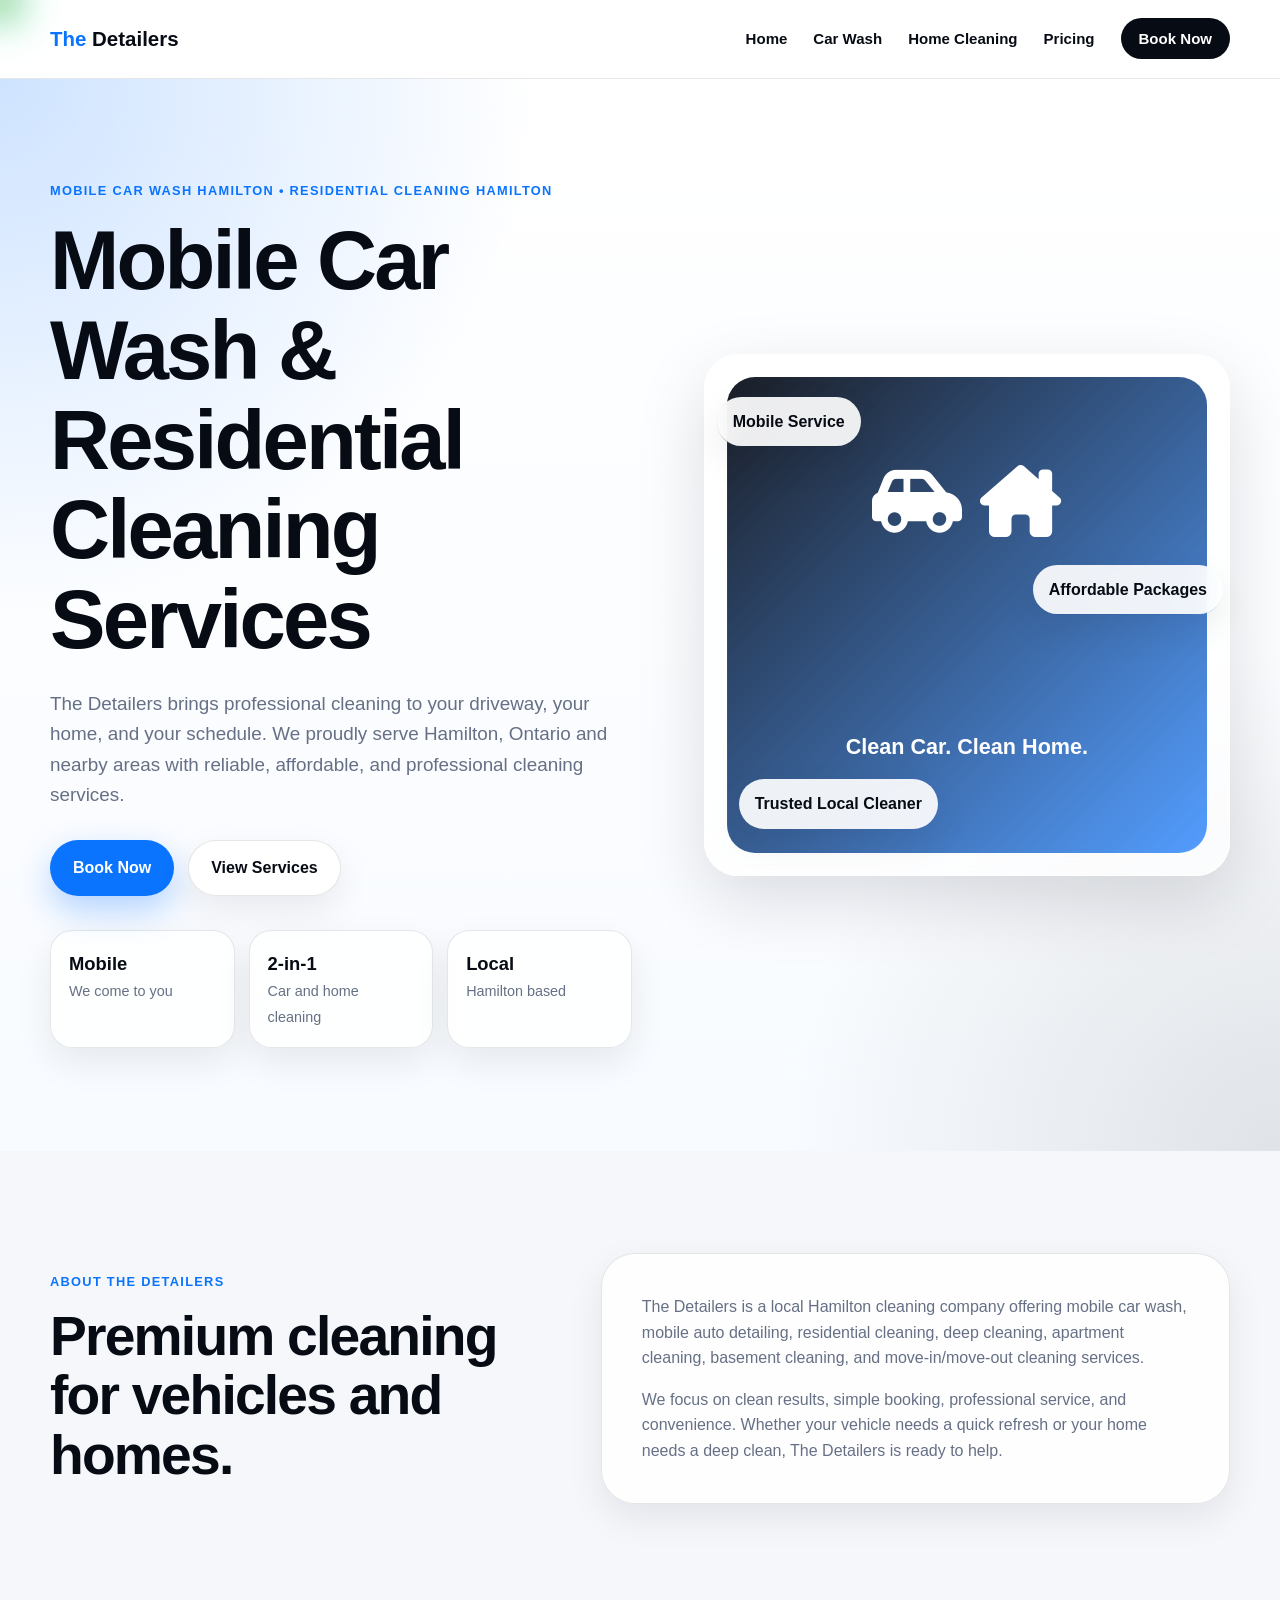
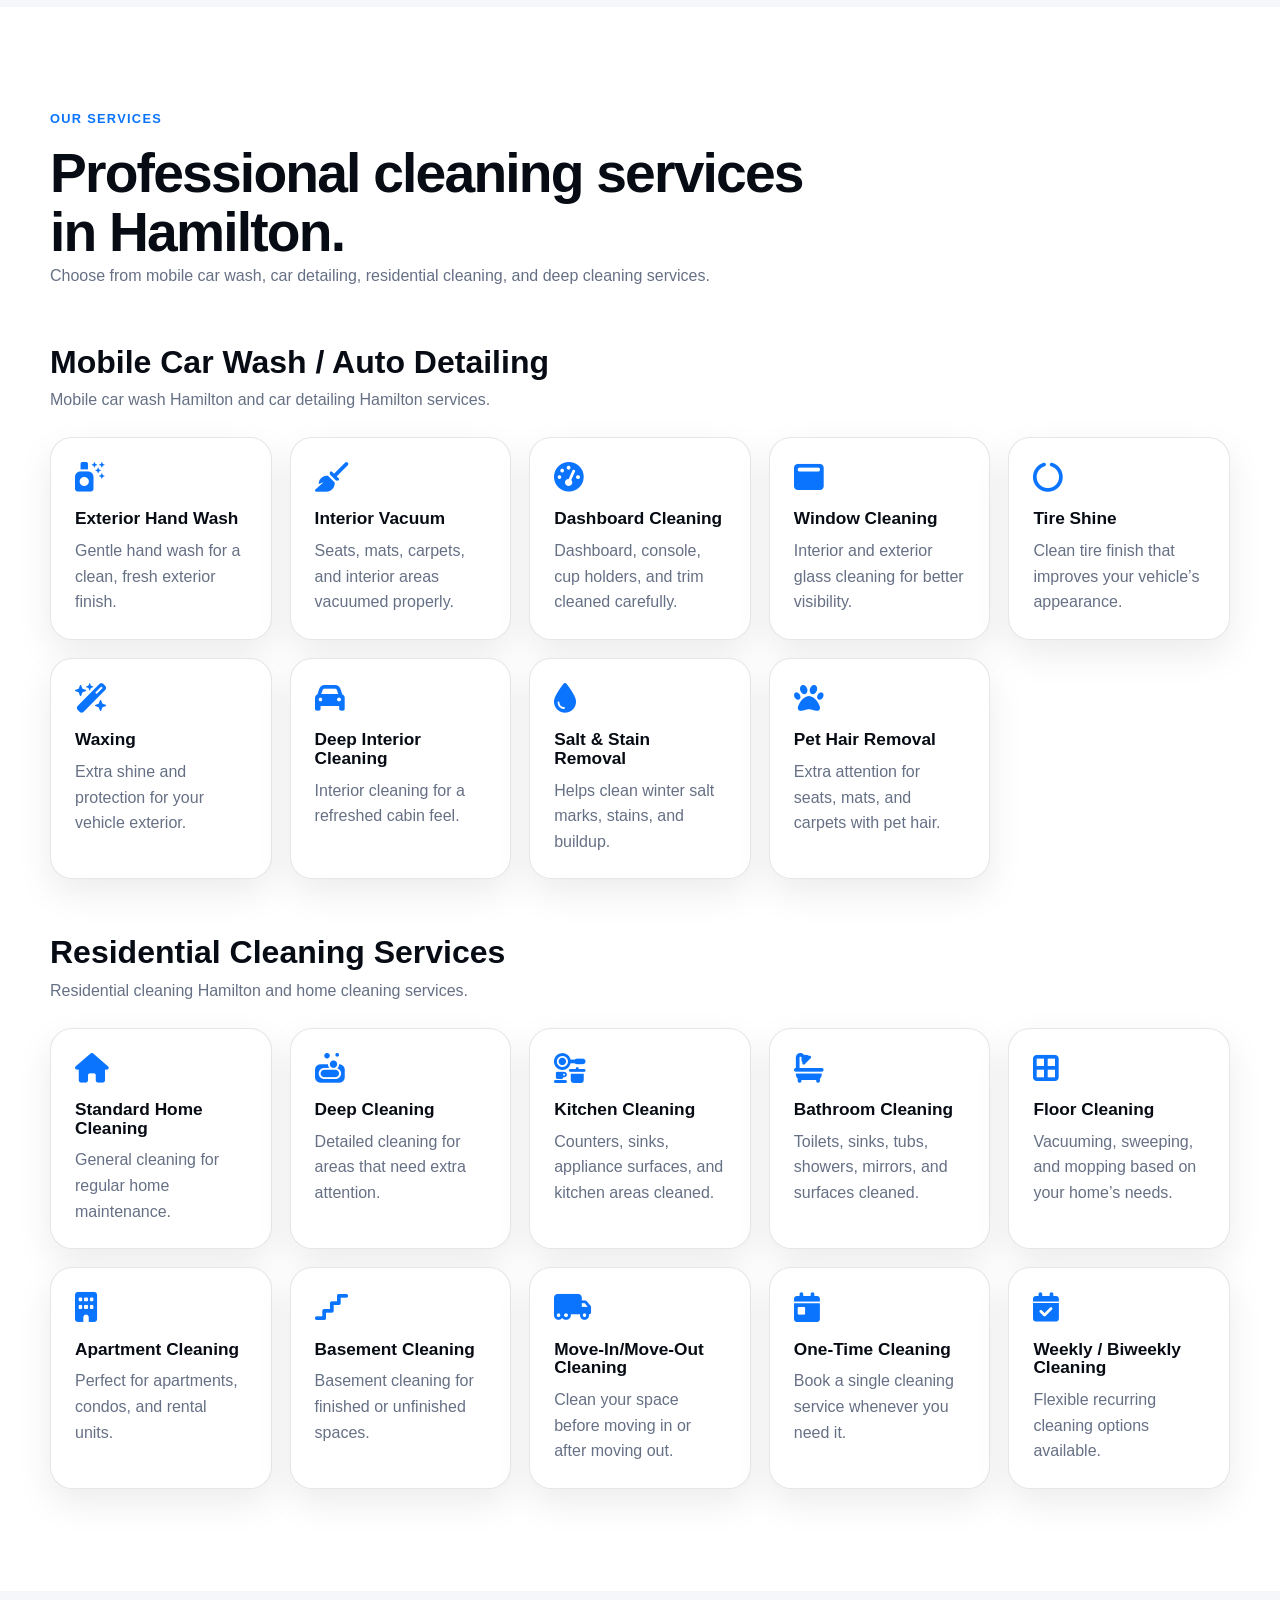
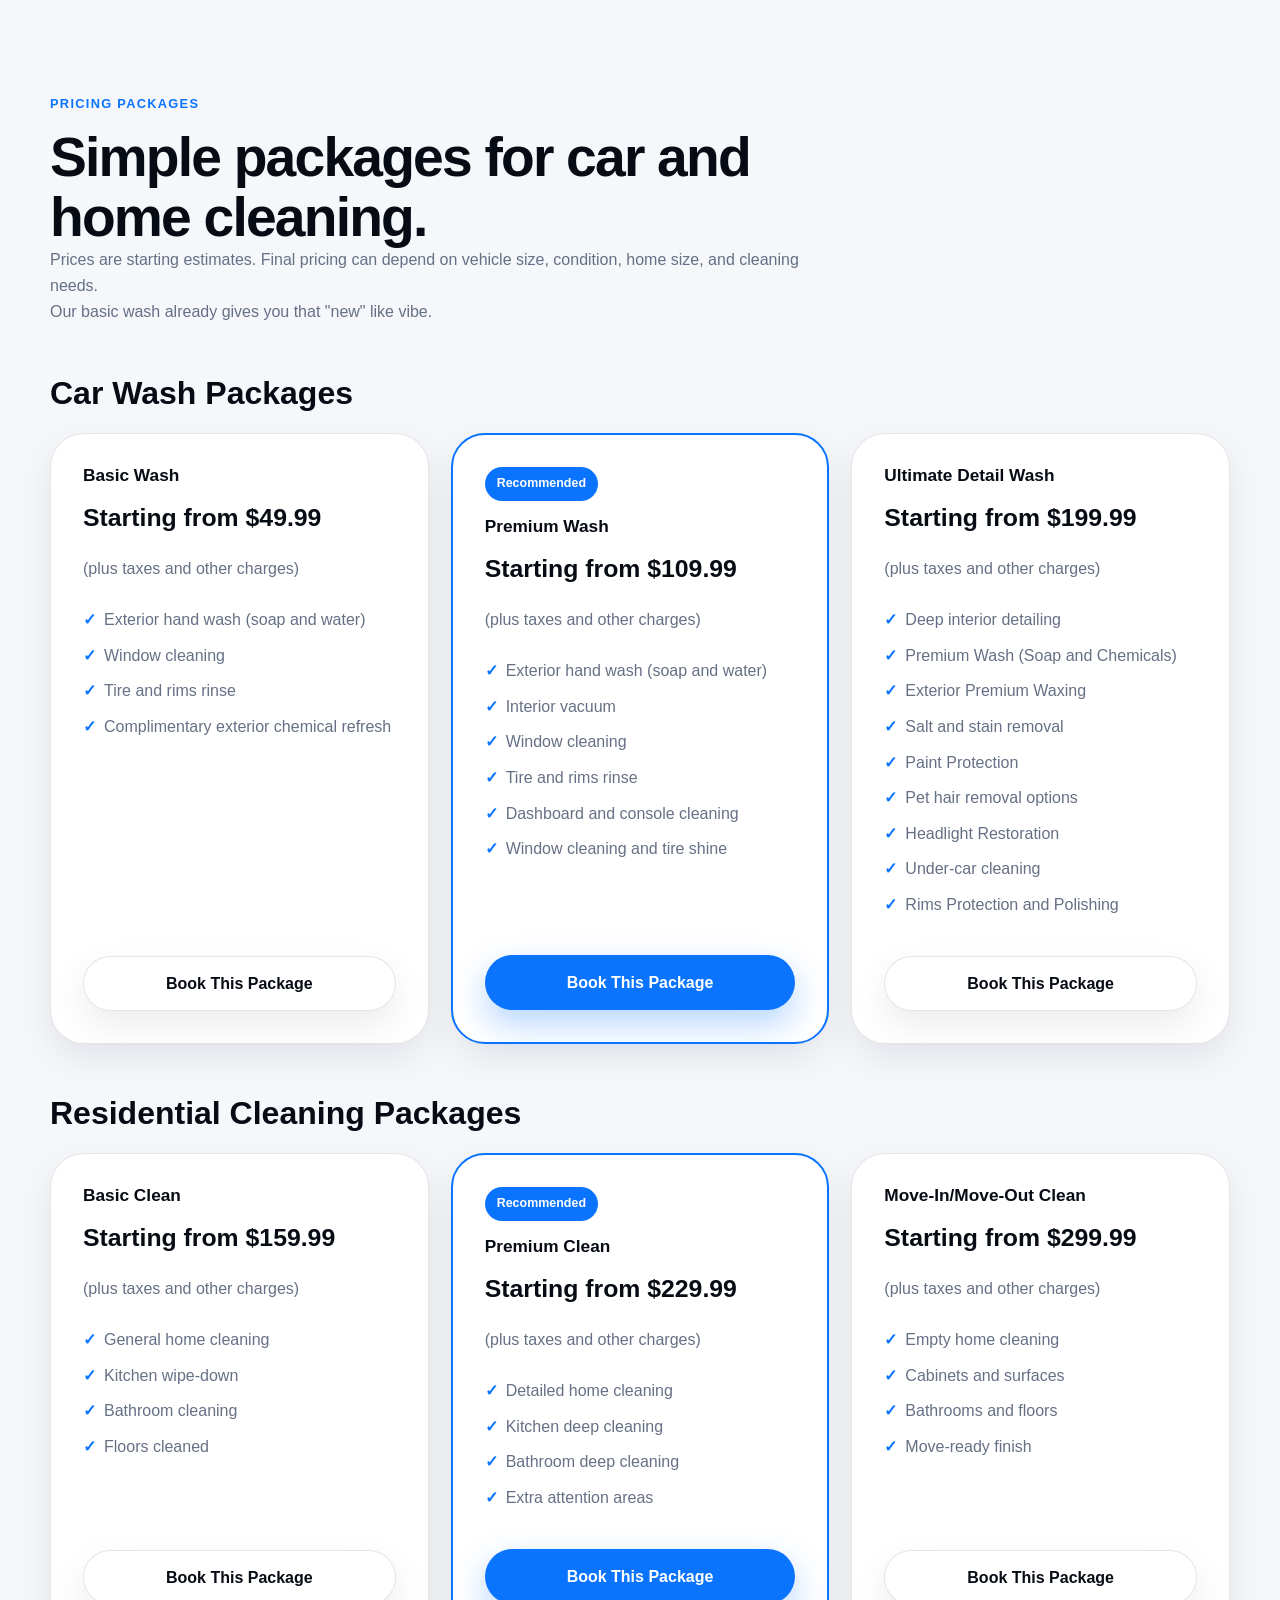
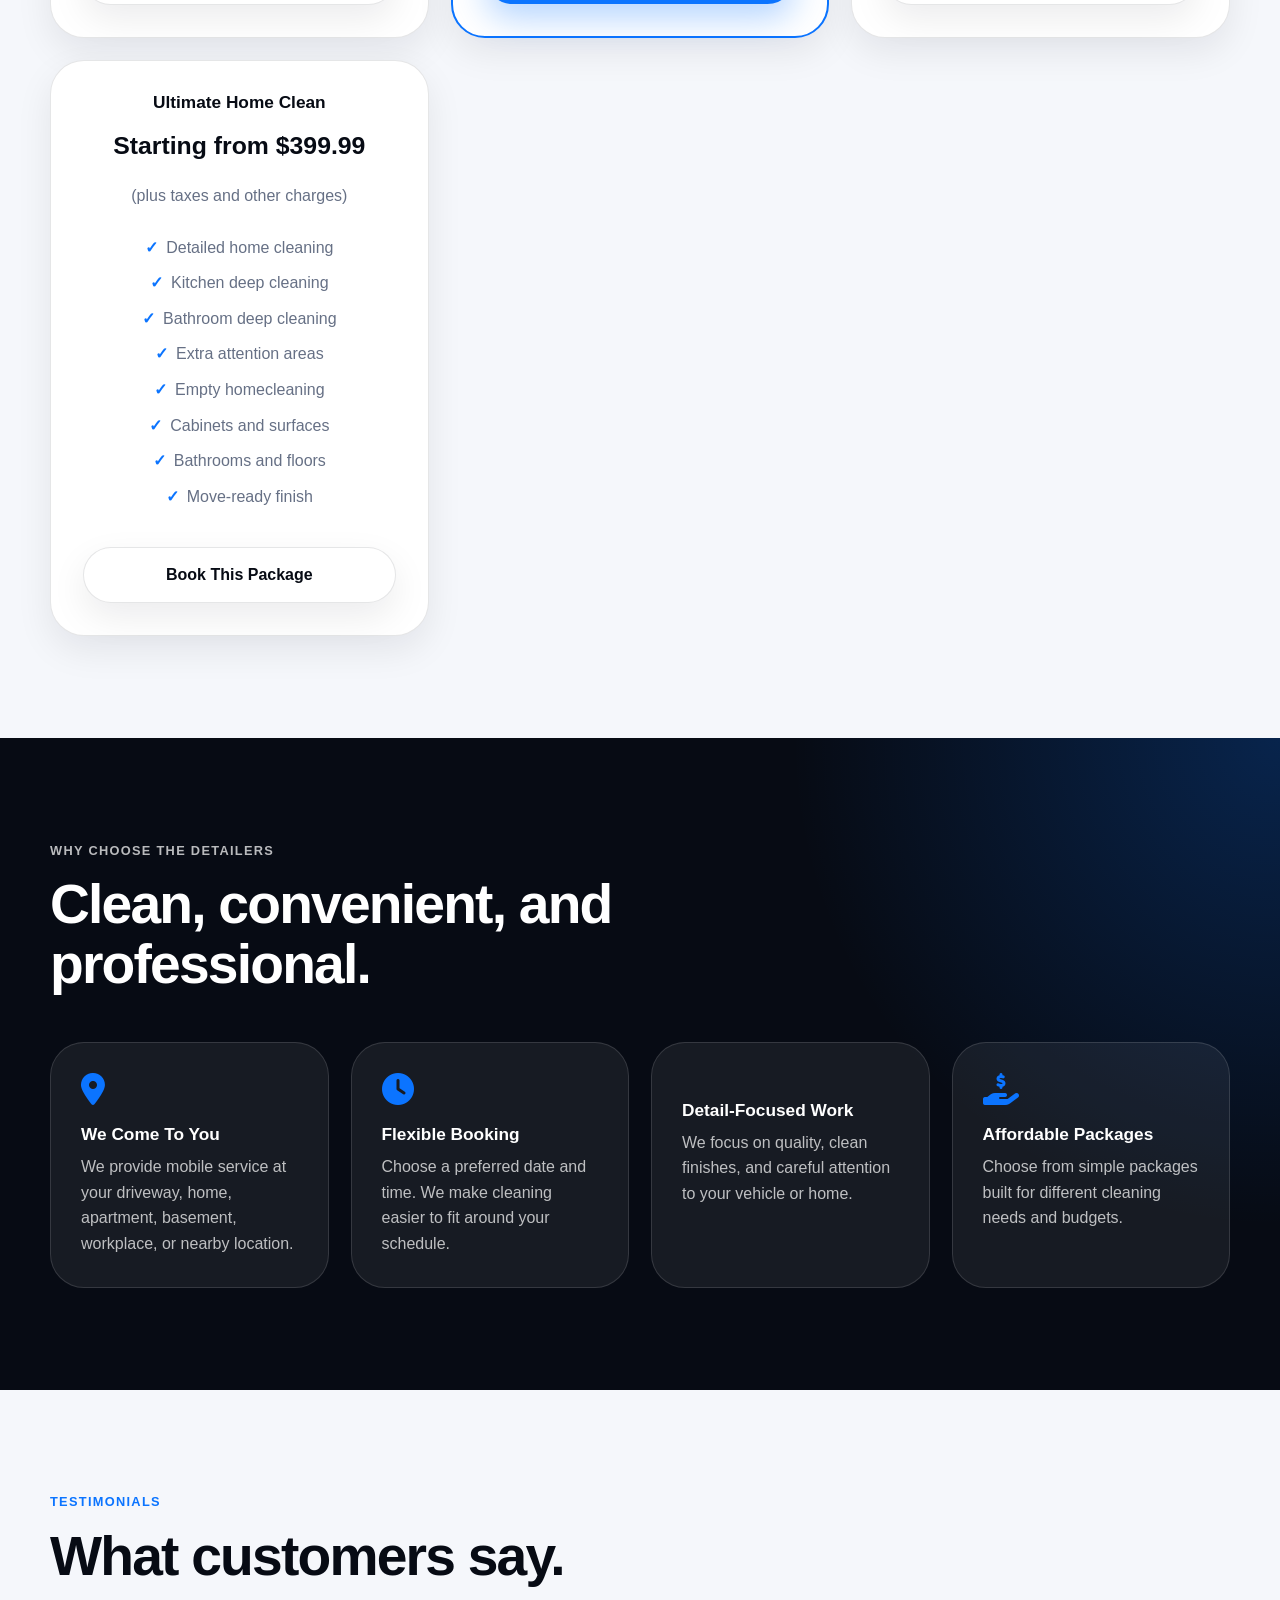
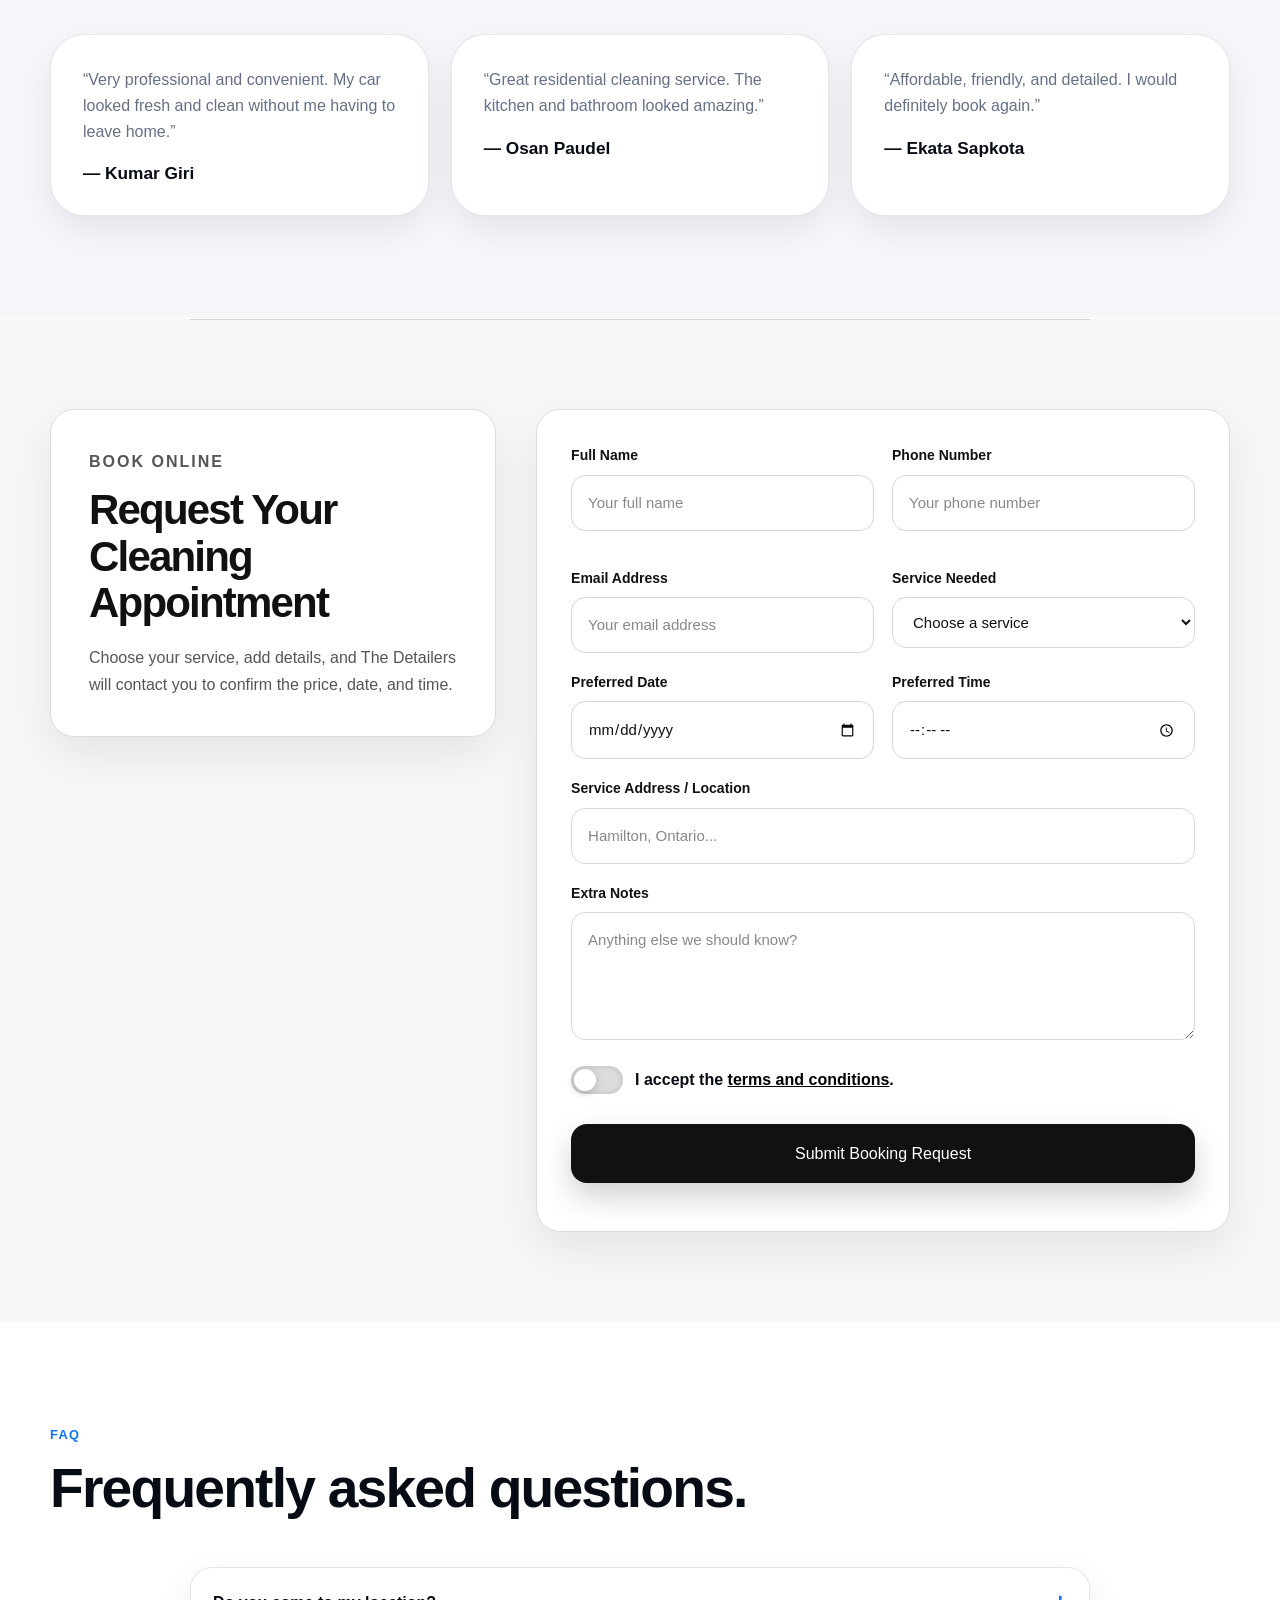
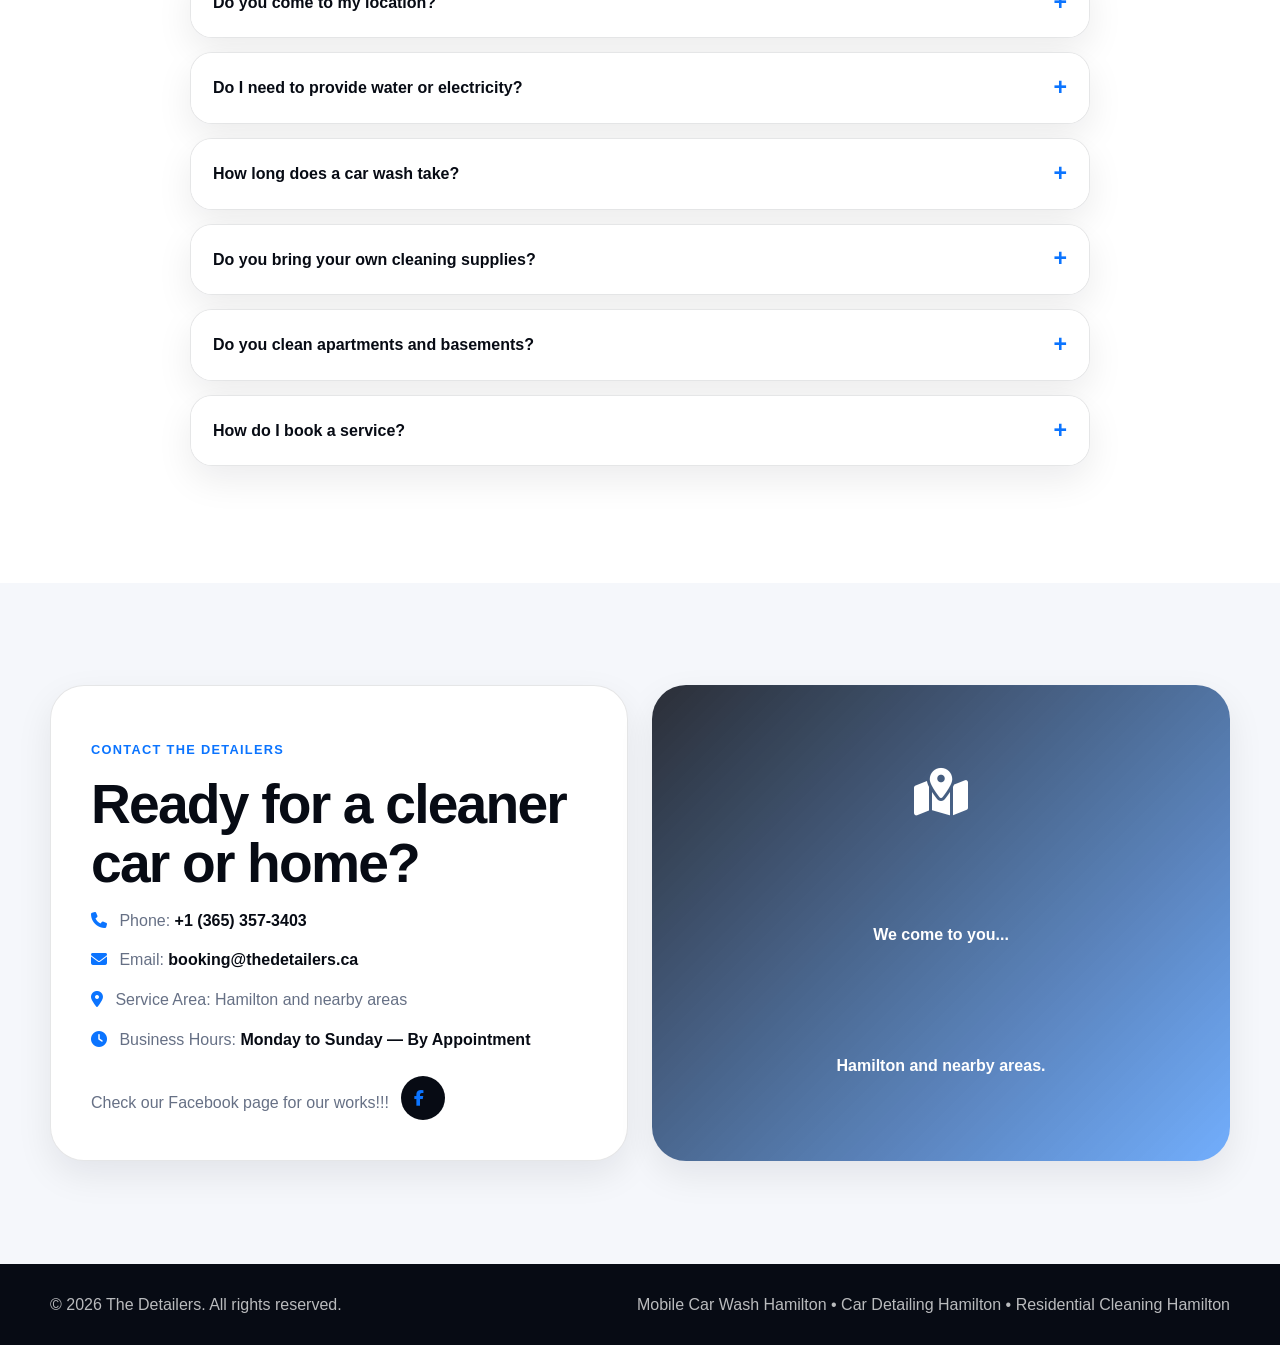
==== index.html @ 9bf879ea "Update index.html" ====
<!DOCTYPE html>
<html lang="en">
<head>
  <meta charset="UTF-8" />
  <meta name="viewport" content="width=device-width, initial-scale=1.0" />

  <title>The Detailers | Mobile Car Wash & Residential Cleaning Services</title>
<link rel="icon" type="image/png" sizes="32x32" href="./detailers.png">
<link rel="icon" type="image/png" sizes="48x48" href="./detailers.png">
<link rel="apple-touch-icon" sizes="180x180" href="./detailers.png">
  <meta
    name="description"
    content="The Detailers provides mobile car wash Hamilton, car detailing Hamilton, residential cleaning Hamilton, home cleaning services, mobile auto detailing, deep cleaning services, and professional cleaning services."
  />

  <meta 
  name="description" 
  content="The Detailers provides mobile auto detailing, car wash, and residential cleaning services in Hamilton, Ontario and nearby areas. Book auto detailing, deep cleaning, apartment cleaning, basement cleaning, and move-in/move-out cleaning."
>

<meta name="robots" content="index, follow">
<meta name="author" content="The Detailers">
<meta name="language" content="English">
<link rel="canonical" href="https://thedetailers.ca/">

<!-- Keywords are not powerful anymore, but safe to include lightly -->
<meta 
  name="keywords" 
  content="The Detailers, thedetailers.ca, auto detailing Hamilton, mobile car wash Hamilton, residential cleaning Hamilton, home cleaning services Hamilton, deep cleaning Hamilton, move out cleaning Hamilton"
>

<!-- Open Graph / Facebook / Social Preview -->
<meta property="og:type" content="website">
<meta property="og:title" content="The Detailers | Auto Detailing & Residential Cleaning Hamilton">
<meta property="og:description" content="Mobile auto detailing and residential cleaning services in Hamilton and nearby areas. Book The Detailers today.">
<meta property="og:url" content="https://thedetailers.ca/">
<meta property="og:site_name" content="The Detailers">
<meta property="og:image" content="https://thedetailers.ca/images/the-detailers-cover.jpg">

<!-- Twitter / X Preview -->
<meta name="twitter:card" content="summary_large_image">
<meta name="twitter:title" content="The Detailers | Auto Detailing & Residential Cleaning Hamilton">
<meta name="twitter:description" content="Mobile auto detailing and residential cleaning services in Hamilton and nearby areas.">
<meta name="twitter:image" content="https://thedetailers.ca/images/the-detailers-cover.jpg">


  <link rel="stylesheet" href="style.css" />

  <link
    rel="stylesheet"
    href="https://cdnjs.cloudflare.com/ajax/libs/font-awesome/6.5.0/css/all.min.css"
  />
  <!-- Local Business Schema -->
<script type="application/ld+json">
{
  "@context": "https://schema.org",
  "@type": "LocalBusiness",
  "@id": "https://thedetailers.ca/#business",
  "name": "The Detailers",
  "alternateName": "TheDetailers",
  "url": "https://thedetailers.ca/",
  "telephone": "+1-365-357-3403",
  "description": "The Detailers provides mobile auto detailing, mobile car wash, and residential cleaning services in Hamilton, Ontario and nearby areas.",
  "image": "https://thedetailers.ca/images/the-detailers-cover.jpg",
  "logo": "https://thedetailers.ca/images/logo.png",
  "priceRange": "$$",
  "areaServed": [
    {
      "@type": "City",
      "name": "Hamilton"
    },
    {
      "@type": "AdministrativeArea",
      "name": "Ontario"
    }
  ],
  "address": {
    "@type": "PostalAddress",
    "addressLocality": "Hamilton",
    "addressRegion": "ON",
    "addressCountry": "CA"
  },
  "sameAs": [
    "https://www.facebook.com/YOUR-PAGE",
    "https://www.instagram.com/YOUR-PAGE"
  ],
  "hasOfferCatalog": {
    "@type": "OfferCatalog",
    "name": "The Detailers Services",
    "itemListElement": [
      {
        "@type": "Offer",
        "name": "Mobile Auto Detailing",
        "itemOffered": {
          "@type": "Service",
          "name": "Mobile Auto Detailing Hamilton",
          "description": "Interior and exterior mobile auto detailing services in Hamilton."
        }
      },
      {
        "@type": "Offer",
        "name": "Mobile Car Wash",
        "itemOffered": {
          "@type": "Service",
          "name": "Mobile Car Wash Hamilton",
          "description": "Mobile car wash services at your location in Hamilton and nearby areas."
        }
      },
      {
        "@type": "Offer",
        "name": "Residential Cleaning",
        "itemOffered": {
          "@type": "Service",
          "name": "Residential Cleaning Hamilton",
          "description": "Home cleaning, deep cleaning, apartment cleaning, basement cleaning, and move-in/move-out cleaning services."
        }
      }
    ]
  }
}

</script>
<style>

  .td-booking-section {
  position: relative;
  margin-top: 1px;
  padding-top: 1px;
}

.td-booking-section::before {
  content: "";
  position: absolute;
  top: 0;
  left: 50%;
  transform: translateX(-50%);
  width: min(900px, 90%);
  height: 1px;
  background: #d6d6d6;
}
  .td-booking-section {
  padding: 90px 20px;
  background: #f7f7f7;
  color: #111111;
}

.td-booking-container {
  max-width: 1180px;
  margin: 0 auto;
  display: grid;
  grid-template-columns: 0.9fr 1.4fr;
  gap: 40px;
  align-items: start;
}

.td-booking-left,
.td-booking-form {
  border-radius: 24px;
  background: #ffffff;
  border: 1px solid #dddddd;
  box-shadow: 0 18px 45px rgba(0, 0, 0, 0.08);
}

.td-booking-left {
  padding: 38px;
  position: sticky;
  top: 100px;
}

.td-eyebrow {
  color: #111111;
  font-weight: 800;
  letter-spacing: 2px;
  text-transform: uppercase;
  margin-bottom: 12px;
}

.td-booking-left h2 {
  font-size: 42px;
  line-height: 1.1;
  margin-bottom: 18px;
  color: #111111;
}

.td-booking-left p {
  color: #555555;
  line-height: 1.7;
}

.td-booking-form {
  padding: 34px;
}

.td-form-grid {
  display: grid;
  grid-template-columns: 1fr 1fr;
  gap: 18px;
}

.td-field {
  margin-bottom: 18px;
}

.td-field label {
  display: block;
  margin-bottom: 8px;
  color: #111111;
  font-weight: 700;
  font-size: 14px;
}

.td-field input,
.td-field select,
.td-field textarea {
  width: 100%;
  padding: 15px 16px;
  border-radius: 14px;
  border: 1px solid #d6d6d6;
  background: #ffffff;
  color: #111111;
  font-size: 15px;
  outline: none;
  transition: 0.25s ease;
}

.td-field input::placeholder,
.td-field textarea::placeholder {
  color: #888888;
}

.td-field select option {
  background: #ffffff;
  color: #111111;
}

.td-field input:focus,
.td-field select:focus,
.td-field textarea:focus {
  border-color: #111111;
  box-shadow: 0 0 0 4px rgba(0, 0, 0, 0.08);
}

.td-extra-fields {
  display: none;
  padding: 22px;
  margin: 8px 0 22px;
  border-radius: 20px;
  background: #fafafa;
  border: 1px solid #dddddd;
}

.td-extra-fields h3 {
  margin-bottom: 16px;
  color: #111111;
  font-size: 20px;
}

.td-check {
  margin: 18px 0;
  color: #333333;
  font-size: 14px;
}

.td-check input {
  margin-right: 8px;
}

.td-check a {
  color: #111111;
  text-decoration: underline;
}

.td-booking-btn {
  width: 100%;
  padding: 17px 22px;
  border: none;
  border-radius: 16px;
  background: #111111;
  color: #ffffff;
  font-size: 16px;
  font-weight: 900;
  cursor: pointer;
  transition: 0.25s ease;
  box-shadow: 0 14px 30px rgba(0, 0, 0, 0.18);
}

.td-booking-btn:hover {
  background: #000000;
  transform: translateY(-2px);
  box-shadow: 0 18px 38px rgba(0, 0, 0, 0.24);
}

.td-booking-btn:active {
  transform: scale(0.98);
}

.td-form-message {
  margin-top: 14px;
  text-align: center;
  color: #555555;
  font-size: 14px;
}

@media (max-width: 900px) {
  .td-booking-container {
    grid-template-columns: 1fr;
  }

  .td-booking-left {
    position: static;
  }

  .td-booking-left h2 {
    font-size: 32px;
  }
}

@media (max-width: 650px) {
  .td-form-grid {
    grid-template-columns: 1fr;
    gap: 0;
  }

  .td-booking-form,
  .td-booking-left {
    padding: 24px;
  }
}
  .td-extra-fields {
  display: none;
}


  .cursor-ring {
  position: fixed;
  pointer-events: none;
  z-index: 9999;
  transform: translate(-50%, -50%);
  width: 130px;
  height: 130px;
  border: none !important;
  border-radius: 50%;
  background: radial-gradient(
    circle,
    rgba(0, 120, 255, 0.95) 0%,
    rgba(0, 120, 255, 0.75) 22%,
    rgba(255, 49, 49, 0.70) 52%,
    rgba(255, 49, 49, 0.35) 75%,
    transparent 100%
  );
  filter: blur(18px) saturate(180%);
  opacity: 0.95;
  mix-blend-mode: exclusion;
  transition:
    width 0.25s ease,
    height 0.25s ease,
    filter 0.25s ease,
    opacity 0.25s ease;
}

.cursor-ring.hover {
  width: 165px;
  height: 165px;
  filter: blur(22px) saturate(220%);
  opacity: 1;
}





  .terms-row {
  display: flex;
  align-items: center;
  gap: 12px;
  margin: 16px 0 22px;
  flex-wrap: wrap;
}

.terms-text {
  font-size: 16px;
  font-weight: 600;
  color: #111;
  margin: 0;
}

.terms-text a {
  color: #000;
  text-decoration: underline;
}

/* Toggle */
.toggle-switch {
  position: relative;
  display: inline-block;
  width: 52px;
  height: 28px;
  flex-shrink: 0;
}

.toggle-switch input {
  opacity: 0;
  width: 0;
  height: 0;
}

.slider {
  position: absolute;
  inset: 0;
  cursor: pointer;
  background: #dcdcdc;
  border-radius: 50px;
  transition: 0.35s ease;
  box-shadow: inset 0 0 6px rgba(0,0,0,0.15);
}

.slider::before {
  content: "";
  position: absolute;
  height: 22px;
  width: 22px;
  left: 3px;
  top: 3px;
  background: white;
  border-radius: 50%;
  transition: 0.35s ease;
  box-shadow: 0 2px 8px rgba(0,0,0,0.2);
}

.toggle-switch input:checked + .slider {
  background: linear-gradient(135deg, #0b74ff, #ff2a2a);
}

.toggle-switch input:checked + .slider::before {
  transform: translateX(24px);
}

.toggle-switch input:focus + .slider {
  box-shadow: 0 0 0 4px rgba(11,116,255,0.15);
}
</style>
</head>

<body>
 
  <div class="cursor-ring"></div>

  <!-- Navbar -->
  <header class="header">
    <nav class="nav container">
      <a href="#home" class="logo">
        <span>The</span> Detailers
      </a>

      <button class="menu-btn" aria-label="Open navigation menu">
        <span></span>
        <span></span>
        <span></span>
      </button>

      <ul class="nav-menu">
        <li><a href="#home">Home</a></li>
        <li><a href="#carwash">Car Wash</a></li>
        <li><a href="#cleaning">Home Cleaning</a></li>
        <li><a href="#pricing">Pricing</a></li>
        <!--<li><a href="#gallery">Gallery</a></li>!-->
        <li><a href="#booking" class="nav-cta">Book Now</a></li>
      </ul>
    </nav>
  
  </header>

  <main>
    <!-- Hero -->
    <section id="home" class="hero section">
      <div class="container hero-grid">
        <div class="hero-content reveal">
          <p class="eyebrow">Mobile Car Wash Hamilton • Residential Cleaning Hamilton</p>

          <h1>Mobile Car Wash & Residential Cleaning Services</h1>

          <p class="hero-text">
            The Detailers brings professional cleaning to your driveway, your home,
            and your schedule. We proudly serve Hamilton, Ontario and nearby areas
            with reliable, affordable, and professional cleaning services.
          </p>

          <div class="hero-buttons">
            <a href="#booking" class="btn btn-primary ripple glow">Book Now</a>
            <a href="#services" class="btn btn-secondary ripple">View Services</a>
          </div>

          <div class="hero-stats">
            <div>
              <strong>Mobile</strong>
              <span>We come to you</span>
            </div>

            <div>
              <strong>2-in-1</strong>
              <span>Car and home cleaning</span>
            </div>

            <div>
              <strong>Local</strong>
              <span>Hamilton based</span>
            </div>
          </div>
        </div>

        <div class="hero-visual reveal">
          <div class="hero-image">
            <div class="hero-icons">
              <i class="fa-solid fa-car-side"></i>
              <i class="fa-solid fa-house-chimney"></i>
            </div>

            <p>Clean Car. Clean Home.</p>
          </div>

          <div class="floating-badge badge-one">Mobile Service</div>
          <div class="floating-badge badge-two">Affordable Packages</div>
          <div class="floating-badge badge-three">Trusted Local Cleaner</div>
        </div>
      </div>
    </section>

    <!-- About -->
    <section id="about" class="section about-section">
      <div class="container split-grid">
        <div class="section-title reveal">
          <p class="eyebrow">About The Detailers</p>
          <h2>Premium cleaning for vehicles and homes.</h2>
        </div>

        <div class="about-card reveal">
          <p>
            The Detailers is a local Hamilton cleaning company offering mobile car wash,
            mobile auto detailing, residential cleaning, deep cleaning, apartment cleaning,
            basement cleaning, and move-in/move-out cleaning services.
          </p>

          <p>
            We focus on clean results, simple booking, professional service, and convenience.
            Whether your vehicle needs a quick refresh or your home needs a deep clean,
            The Detailers is ready to help.
          </p>
        </div>
      </div>
    </section>

    <!-- Services -->
    <section id="services" class="section services-section">
      <div class="container">
        <div class="section-heading reveal">
          <p class="eyebrow">Our Services</p>
          <h2>Professional cleaning services in Hamilton.</h2>
          <p>
            Choose from mobile car wash, car detailing, residential cleaning,
            and deep cleaning services.
          </p>
        </div>

        <!-- Car Wash Services -->
        <div id="carwash" class="service-group">
          <div class="group-heading reveal">
            <h3>Mobile Car Wash / Auto Detailing</h3>
            <p>Mobile car wash Hamilton and car detailing Hamilton services.</p>
          </div>

          <div class="services-grid">
            <article class="service-card reveal">
              <i class="fa-solid fa-spray-can-sparkles"></i>
              <h4>Exterior Hand Wash</h4>
              <p>Gentle hand wash for a clean, fresh exterior finish.</p>
            </article>

            <article class="service-card reveal">
              <i class="fa-solid fa-broom"></i>
              <h4>Interior Vacuum</h4>
              <p>Seats, mats, carpets, and interior areas vacuumed properly.</p>
            </article>

            <article class="service-card reveal">
              <i class="fa-solid fa-gauge-high"></i>
              <h4>Dashboard Cleaning</h4>
              <p>Dashboard, console, cup holders, and trim cleaned carefully.</p>
            </article>

            <article class="service-card reveal">
              <i class="fa-solid fa-window-maximize"></i>
              <h4>Window Cleaning</h4>
              <p>Interior and exterior glass cleaning for better visibility.</p>
            </article>

            <article class="service-card reveal">
              <i class="fa-solid fa-circle-notch"></i>
              <h4>Tire Shine</h4>
              <p>Clean tire finish that improves your vehicle’s appearance.</p>
            </article>

            <article class="service-card reveal">
              <i class="fa-solid fa-wand-magic-sparkles"></i>
              <h4>Waxing</h4>
              <p>Extra shine and protection for your vehicle exterior.</p>
            </article>

            <article class="service-card reveal">
              <i class="fa-solid fa-car"></i>
              <h4>Deep Interior Cleaning</h4>
              <p>Interior cleaning for a refreshed cabin feel.</p>
            </article>

            <article class="service-card reveal">
              <i class="fa-solid fa-droplet"></i>
              <h4>Salt & Stain Removal</h4>
              <p>Helps clean winter salt marks, stains, and buildup.</p>
            </article>

            <article class="service-card reveal">
              <i class="fa-solid fa-paw"></i>
              <h4>Pet Hair Removal</h4>
              <p>Extra attention for seats, mats, and carpets with pet hair.</p>
            </article>
          </div>
        </div>

        <!-- Residential Cleaning -->
        <div id="cleaning" class="service-group">
          <div class="group-heading reveal">
            <h3>Residential Cleaning Services</h3>
            <p>Residential cleaning Hamilton and home cleaning services.</p>
          </div>

          <div class="services-grid">
            <article class="service-card reveal">
              <i class="fa-solid fa-house"></i>
              <h4>Standard Home Cleaning</h4>
              <p>General cleaning for regular home maintenance.</p>
            </article>

            <article class="service-card reveal">
              <i class="fa-solid fa-soap"></i>
              <h4>Deep Cleaning</h4>
              <p>Detailed cleaning for areas that need extra attention.</p>
            </article>

            <article class="service-card reveal">
              <i class="fa-solid fa-kitchen-set"></i>
              <h4>Kitchen Cleaning</h4>
              <p>Counters, sinks, appliance surfaces, and kitchen areas cleaned.</p>
            </article>

            <article class="service-card reveal">
              <i class="fa-solid fa-bath"></i>
              <h4>Bathroom Cleaning</h4>
              <p>Toilets, sinks, tubs, showers, mirrors, and surfaces cleaned.</p>
            </article>

            <article class="service-card reveal">
              <i class="fa-solid fa-border-all"></i>
              <h4>Floor Cleaning</h4>
              <p>Vacuuming, sweeping, and mopping based on your home’s needs.</p>
            </article>

            <article class="service-card reveal">
              <i class="fa-solid fa-building"></i>
              <h4>Apartment Cleaning</h4>
              <p>Perfect for apartments, condos, and rental units.</p>
            </article>

            <article class="service-card reveal">
              <i class="fa-solid fa-stairs"></i>
              <h4>Basement Cleaning</h4>
              <p>Basement cleaning for finished or unfinished spaces.</p>
            </article>

            <article class="service-card reveal">
              <i class="fa-solid fa-truck-moving"></i>
              <h4>Move-In/Move-Out Cleaning</h4>
              <p>Clean your space before moving in or after moving out.</p>
            </article>

            <article class="service-card reveal">
              <i class="fa-solid fa-calendar-day"></i>
              <h4>One-Time Cleaning</h4>
              <p>Book a single cleaning service whenever you need it.</p>
            </article>

            <article class="service-card reveal">
              <i class="fa-solid fa-calendar-check"></i>
              <h4>Weekly / Biweekly Cleaning</h4>
              <p>Flexible recurring cleaning options available.</p>
            </article>
          </div>
        </div>
      </div>
    </section>

    <!-- Pricing -->
    <section id="pricing" class="section pricing-section">
      <div class="container">
        <div class="section-heading reveal">
          <p class="eyebrow">Pricing Packages</p>
          <h2>Simple packages for car and home cleaning.</h2>
          <p>
            Prices are starting estimates. Final pricing can depend on vehicle size,
            condition, home size, and cleaning needs. <br> Our basic wash already gives you that "new" like vibe.
          </p>
        </div>

        <div class="pricing-block">
          <h3 class="pricing-title reveal">Car Wash Packages</h3>

          <div class="pricing-grid">
            <article class="pricing-card reveal">
              <h4>Basic Wash</h4>
              <p class="price">Starting from $49.99 </p>
              <p class="null">(plus taxes and other charges)</p><br>
              <ul>
                <li>Exterior hand wash (soap and water)</li>
                <li>Window cleaning</li>
                <li>Tire and rims rinse</li>
                <li>Complimentary exterior chemical refresh</li>
              </ul>
              <a href="#booking" class="btn btn-secondary ripple">Book This Package</a>
            </article>

            <article class="pricing-card featured reveal">
              <span class="badge">Recommended</span>
              <h4>Premium Wash</h4>
              <p class="price">Starting from $109.99</p>
              <p class="null">(plus taxes and other charges)</p><br>
              <ul>
                 <li>Exterior hand wash (soap and water)</li>
                <li>Interior vacuum</li>
                <li>Window cleaning</li>
                <li>Tire and rims rinse</li>
                <li>Dashboard and console cleaning</li>
                <li>Window cleaning and tire shine</li>
              </ul>
              <a href="#booking" class="btn btn-primary ripple">Book This Package</a>
            </article>

            <article class="pricing-card reveal">
              <h4>Ultimate Detail Wash</h4>
              <p class="price">Starting from $199.99</p>
              <p class="null">(plus taxes and other charges)</p><br>
              <ul>
                <li>Deep interior detailing</li>
                <li>Premium Wash (Soap and Chemicals)</li>
                <li>Exterior Premium Waxing</li>
                <li>Salt and stain removal</li>
                <li>Paint Protection</li>
                <li>Pet hair removal options</li>
                <li>Headlight Restoration</li>
                <li>Under-car cleaning</li>
                <li>Rims Protection and Polishing</li>
              </ul>
              <a href="#booking" class="btn btn-secondary ripple">Book This Package</a>
            </article>
          </div>
        </div>

        <div class="pricing-block">
          <h3 class="pricing-title reveal">Residential Cleaning Packages</h3>

          <div class="pricing-grid">
            <article class="pricing-card reveal">
              <h4>Basic Clean</h4>
              <p class="price">Starting from $159.99</p>
              <p class="null">(plus taxes and other charges)</p><br>
              <ul>
                <li>General home cleaning</li>
                <li>Kitchen wipe-down</li>
                <li>Bathroom cleaning</li>
                <li>Floors cleaned</li>
              </ul>
              <a href="#booking" class="btn btn-secondary ripple">Book This Package</a>
            </article>

            <article class="pricing-card featured reveal">
              <span class="badge">Recommended</span>
              <h4>Premium Clean</h4>
              <p class="price">Starting from $229.99</p>
              <p class="null">(plus taxes and other charges)</p><br>
              <ul>
                <li>Detailed home cleaning</li>
                <li>Kitchen deep cleaning</li>
                <li>Bathroom deep cleaning</li>
                <li>Extra attention areas</li>
              </ul>
              <a href="#booking" class="btn btn-primary ripple">Book This Package</a>
            </article>

            <article class="pricing-card reveal">
              <h4>Move-In/Move-Out Clean</h4>
              <p class="price">Starting from $299.99</p>
              <p class="null">(plus taxes and other charges)</p><br>
              <ul>
                <li>Empty home cleaning</li>
                <li>Cabinets and surfaces</li>
                <li>Bathrooms and floors</li>
                <li>Move-ready finish</li>
              </ul>
              <a href="#booking" class="btn btn-secondary ripple">Book This Package</a>
            </article>
            <center>
            <article class="pricing-card reveal">
              <h4>Ultimate Home Clean</h4>
              <p class="price">Starting from $399.99</p>
              <p class="null">(plus taxes and other charges)</p><br>
              <ul>
                 <li>Detailed home cleaning</li>
                <li>Kitchen deep cleaning</li>
                <li>Bathroom deep cleaning</li>
                <li>Extra attention areas</li>
                <li>Empty homecleaning</li>
                <li>Cabinets and surfaces</li>
                <li>Bathrooms and floors</li>
                <li>Move-ready finish</li>
              </ul>
              <a href="#booking" class="btn btn-secondary ripple">Book This Package</a>
            </article>
            </center>
          </div>
        </div>
      </div>
    </section>

    <!-- Why Choose Us -->
    <section class="section dark-section">
      <div class="container">
        <div class="section-heading reveal">
          <p class="eyebrow">Why Choose The Detailers</p>
          <h2>Clean, convenient, and professional.</h2>
        </div>

        <div class="why-grid">
          <article class="why-card reveal">
            <i class="fa-solid fa-location-dot"></i>
            <h4>We Come To You</h4>
            <p>
              We provide mobile service at your driveway, home, apartment,
              basement, workplace, or nearby location.
            </p>
          </article>

          <article class="why-card reveal">
            <i class="fa-solid fa-clock"></i>
            <h4>Flexible Booking</h4>
            <p>
              Choose a preferred date and time. We make cleaning easier to fit
              around your schedule.
            </p>
          </article>

          <article class="why-card reveal">
            <i class="fa-solid fa-sparkles"></i>
            <h4>Detail-Focused Work</h4>
            <p>
              We focus on quality, clean finishes, and careful attention to your
              vehicle or home.
            </p>
          </article>

          <article class="why-card reveal">
            <i class="fa-solid fa-hand-holding-dollar"></i>
            <h4>Affordable Packages</h4>
            <p>
              Choose from simple packages built for different cleaning needs and budgets.
            </p>
          </article>
        </div>
      </div>
    </section>
<!--
    
    <section id="gallery" class="section gallery-section">
      <div class="container">
        <div class="section-heading reveal">
          <p class="eyebrow">Our Best Car and Home Works</p>
          <h2>Real result that looks clean and professional.</h2>
          <p>We Deliver the Best.</p>
        </div>

        <div class="gallery-grid">
          <div class="gallery-card21 reveal">
            <span>Car Before</span>
          </div>

          <div class="gallery-card2 reveal">
            <span>Car After</span>
          </div>

          <div class="gallery-card3 reveal">
            <span>Home Before</span>
          </div>

          <div class="gallery-card4 reveal">
            <span>Home After</span>
          </div>
        </div>
      </div>
    </section>
    -->

    <!-- Testimonials -->
    <section class="section testimonials-section">
      <div class="container">
        <div class="section-heading reveal">
          <p class="eyebrow">Testimonials</p>
          <h2>What customers say.</h2>
        </div>

        <div class="testimonial-grid">
          <article class="testimonial-card reveal">
            <p>
              “Very professional and convenient. My car looked fresh and clean
              without me having to leave home.”
            </p>
            <h4>— Kumar Giri</h4>
          </article>

          <article class="testimonial-card reveal">
            <p>
              “Great residential cleaning service. The kitchen and bathroom looked amazing.”
            </p>
            <h4>— Osan Paudel</h4>
          </article>

          <article class="testimonial-card reveal">
            <p>
              “Affordable, friendly, and detailed. I would definitely book again.”
            </p>
            <h4>— Ekata Sapkota</h4>
          </article>
        </div>
      </div>
    </section>


    <!-- Booking Section -->
<section class="td-booking-section" id="booking">
  <div class="td-booking-container">

    <div class="td-booking-left">
      <p class="td-eyebrow">Book Online</p>
      <h2>Request Your Cleaning Appointment</h2>
      <p>
        Choose your service, add details, and The Detailers will contact you to confirm
        the price, date, and time.
      </p>
    </div>

    <form class="td-booking-form" action="https://api.web3forms.com/submit" method="POST" id="tdBookingForm">

      <!-- Web3Forms -->
      <input type="hidden" name="access_key" value="a3e9e95a-c28f-4bca-9ebb-df1a964b4365">
      <input type="hidden" name="subject" value="New Booking Request - The Detailers">
      <input type="hidden" name="from_name" value="The Detailers Website">
      <input type="hidden" name="redirect" value="https://thedetailers.ca/">

      <div class="td-form-grid">
        <div class="td-field">
          <label>Full Name</label>
          <input type="text" name="Full Name" placeholder="Your full name" required>
        </div>

        <div class="td-field">
          <label>Phone Number</label>
          <input type="tel" name="Phone Number" placeholder="Your phone number" required>
        </div>

        <div class="td-field">
          <label>Email Address</label>
          <input type="email" name="email" placeholder="Your email address" required>
        </div>

        <div class="td-field">
          <label>Service Needed</label>
          <select name="Service Needed" id="tdService" required>
            <option value="">Choose a service</option>
            <option value="car-basic">Basic Mobile Car Wash</option>
            <option value="car-premium">Premium Mobile Car Wash</option>
            <option value="car-detail">Ultimate Auto Detailing</option>
            <option value="home-basic">Basic Home Cleaning</option>
            <option value="home-premium">Premium Home Cleaning</option>
            <option value="home-move">Move-In / Move-Out Cleaning</option>
            <option value="home-ultimate">Ultimate Home Cleaning</option>
          </select>
        </div>
      </div>

     <!-- Car Fields -->
<div class="td-extra-fields" id="tdCarFields">
  <h3>Vehicle Details</h3>

  <div class="td-form-grid">
    <div class="td-field">
      <label>Vehicle Type</label>
      <select name="Vehicle Type">
        <option value="">Select vehicle type</option>
        <option>Sedan</option>
        <option>SUV</option>
        <option>Truck</option>
        <option>Van</option>
        <option>Other</option>
      </select>
    </div>

    <div class="td-field">
      <label>Vehicle Condition</label>
      <select name="Vehicle Condition">
        <option value="">Select condition</option>
        <option>Light dirt</option>
        <option>Moderate dirt</option>
        <option>Heavy dirt</option>
        <option>Salt stains</option>
        <option>Pet hair</option>
        <option>Stains / spills</option>
      </select>
    </div>
  </div>

  <div class="td-field">
    <label>Car Details</label>
    <textarea name="Car Details" rows="3" placeholder="Example: pet hair, salt stains, dirty mats, seat stains..."></textarea>
  </div>
</div>

<!-- Home Fields -->
<div class="td-extra-fields" id="tdHomeFields">
  <h3>Property Details</h3>

  <div class="td-form-grid">
    <div class="td-field">
      <label>Property Type</label>
      <select name="Property Type">
        <option value="">Select property type</option>
        <option>House</option>
        <option>Apartment</option>
        <option>Condo</option>
        <option>Basement</option>
        <option>Rental Unit</option>
      </select>
    </div>

    <div class="td-field">
      <label>Home Size</label>
      <select name="Home Size">
        <option value="">Select home size</option>
        <option>Studio / Bachelor</option>
        <option>1 Bedroom</option>
        <option>2 Bedrooms</option>
        <option>3 Bedrooms</option>
        <option>4+ Bedrooms</option>
      </select>
    </div>

    <div class="td-field">
      <label>Bathrooms</label>
      <select name="Bathrooms">
        <option value="">Select bathrooms</option>
        <option>1 Bathroom</option>
        <option>2 Bathrooms</option>
        <option>3 Bathrooms</option>
        <option>4+ Bathrooms</option>
      </select>
    </div>

    <div class="td-field">
      <label>Cleaning Frequency</label>
      <select name="Cleaning Frequency">
        <option value="">Select frequency</option>
        <option>One-time cleaning</option>
        <option>Weekly</option>
        <option>Biweekly</option>
        <option>Monthly</option>
      </select>
    </div>
  </div>

  <div class="td-field">
    <label>Property Details</label>
    <textarea name="Property Details" rows="3" placeholder="Example: kitchen, bathrooms, basement, move-out cleaning, deep clean needed..."></textarea>
  </div>
</div>

      <div class="td-form-grid">
        <div class="td-field">
          <label>Preferred Date</label>
          <input type="date" name="Preferred Date" required>
        </div>

        <div class="td-field">
          <label>Preferred Time</label>
          <input type="time" name="Preferred Time" required>
        </div>
      </div>

      <div class="td-field">
        <label>Service Address / Location</label>
        <input type="text" name="Service Address" placeholder="Hamilton, Ontario..." required>
      </div>

      <div class="td-field">
        <label>Extra Notes</label>
        <textarea name="Extra Notes" rows="4" placeholder="Anything else we should know?"></textarea>
      </div>

     <div class="terms-row">
  <label class="toggle-switch">
    <input type="checkbox" id="terms" required>
    <span class="slider"></span>
  </label>

  <label for="terms" class="terms-text">
    I accept the <a href="#">terms and conditions</a>.
  </label>
</div>

      <button type="submit" class="td-booking-btn">
        Submit Booking Request
      </button>

      <p class="td-form-message" id="tdFormMessage"></p>

    </form>

  </div>
</section>
    
    <!-- FAQ -->
    <section class="section faq-section">
      <div class="container">
        <div class="section-heading reveal">
          <p class="eyebrow">FAQ</p>
          <h2>Frequently asked questions.</h2>
        </div>

        <div class="faq-list reveal">
          <div class="faq-item">
            <button class="faq-question">Do you come to my location?</button>
            <div class="faq-answer">
              <p>Yes. The Detailers provides mobile service in Hamilton, Ontario and nearby areas.</p>
            </div>
          </div>

          <div class="faq-item">
            <button class="faq-question">Do I need to provide water or electricity?</button>
            <div class="faq-answer">
              <p>This depends on the service and location. We can confirm before your appointment.</p>
            </div>
          </div>

          <div class="faq-item">
            <button class="faq-question">How long does a car wash take?</button>
            <div class="faq-answer">
              <p>Basic washes are usually faster. Full detailing can take longer depending on vehicle size and condition.</p>
            </div>
          </div>

          <div class="faq-item">
            <button class="faq-question">Do you bring your own cleaning supplies?</button>
            <div class="faq-answer">
              <p>Yes. We bring professional cleaning supplies for most car and home cleaning services.</p>
            </div>
          </div>

          <div class="faq-item">
            <button class="faq-question">Do you clean apartments and basements?</button>
            <div class="faq-answer">
              <p>Yes. We clean houses, apartments, condos, basements, and rental units.</p>
            </div>
          </div>

          <div class="faq-item">
            <button class="faq-question">How do I book a service?</button>
            <div class="faq-answer">
              <p>You can use the booking form, call us, email us, or message us on social media.</p>
            </div>
          </div>
        </div>
      </div>
    </section>

    <!-- Contact -->
    <section id="contact" class="section contact-section">
      <div class="container contact-grid">
        <div class="contact-card reveal">
          <p class="eyebrow">Contact The Detailers</p>
          <h2>Ready for a cleaner car or home?</h2>

          <p><i class="fa-solid fa-phone"></i> Phone: <strong>+1 (365) 357-3403</strong></p>
          <p><i class="fa-solid fa-envelope"></i> Email: <strong>booking@thedetailers.ca</strong></p>
          <p><i class="fa-solid fa-location-dot"></i> Service Area: Hamilton and nearby areas</p>
          <p><i class="fa-solid fa-clock"></i> Business Hours: <strong>Monday to Sunday — By Appointment</strong></p>

          <div class="socials">
            <p>Check our Facebook page for our works!!!</p><a href="https://www.facebook.com/profile.php?id=61589186361149" aria-label="Facebook"><i class="fa-brands fa-facebook-f"></i></a>
           <!-- <a href="#" aria-label="Instagram"><i class="fa-brands fa-instagram"></i></a>
            <a href="#" aria-label="TikTok"><i class="fa-brands fa-tiktok"></i></a>
          !--></div>
        </div>

        <div class="map-card reveal">
          <i class="fa-solid fa-map-location-dot"></i>
          <p>We come to you...</p>
          <span>Hamilton and nearby areas.</span>
        </div>
      </div>
    </section>
  </main>

  <!-- Footer -->
  <footer class="footer">
    <div class="container footer-grid">
      <p>© <span id="year"></span> The Detailers. All rights reserved.</p>
      <p>Mobile Car Wash Hamilton • Car Detailing Hamilton • Residential Cleaning Hamilton</p>
    </div>
  </footer>
<script>
document.addEventListener("DOMContentLoaded", function () {
  const service = document.querySelector("#tdService");
  const carFields = document.querySelector("#tdCarFields");
  const homeFields = document.querySelector("#tdHomeFields");

  if (!service || !carFields || !homeFields) {
    console.log("Missing ID:", {
      service: service,
      carFields: carFields,
      homeFields: homeFields
    });
    return;
  }

  function showCorrectFields() {
    const selectedOption = service.options[service.selectedIndex];
    const value = service.value.toLowerCase();
    const text = selectedOption.textContent.toLowerCase();

    carFields.style.display = "none";
    homeFields.style.display = "none";

    if (
      value.includes("car") ||
      text.includes("car") ||
      text.includes("auto") ||
      text.includes("detailing")
    ) {
      carFields.style.display = "block";
    }

    if (
      value.includes("home") ||
      text.includes("home") ||
      text.includes("move-in") ||
      text.includes("move-out")
    ) {
      homeFields.style.display = "block";
    }
  }

  service.addEventListener("change", showCorrectFields);
  showCorrectFields();
});


    document.addEventListener("DOMContentLoaded", function () {
    const form = document.getElementById("tdBookingForm");
    const message = document.getElementById("tdFormMessage");
    const submitBtn = form.querySelector(".td-booking-btn");

    form.addEventListener("submit", async function (e) {
      e.preventDefault();

      message.textContent = "Submitting your booking request...";
      submitBtn.disabled = true;
      submitBtn.textContent = "Submitting...";

      const formData = new FormData(form);

      try {
        const response = await fetch("https://api.web3forms.com/submit", {
          method: "POST",
          body: formData
        });

        const result = await response.json();

        if (result.success) {
          message.textContent = "Booking submitted successfully!";
          window.location.href = "thankyou.html";
        } else {
          message.textContent = "Something went wrong. Please try again.";
          submitBtn.disabled = false;
          submitBtn.textContent = "Submit Booking Request";
        }
      } catch (error) {
        message.textContent = "Network error. Please try again.";
        submitBtn.disabled = false;
        submitBtn.textContent = "Submit Booking Request";
      }
    });
  });

</script>
</body> 
  
  <script src="script.js"></script>
</body>
</html>
---- style.css ----
:root {
  --white: #ffffff;
  --black: #070b14;
  --dark: #0c1220;
  --blue: #0b74ff;
  --blue-dark: #075fd1;
  --light-blue: #eef6ff;
  --grey: #f5f7fb;
  --text: #172033;
  --muted: #667085;
  --border: rgba(7, 11, 20, 0.1);

  --shadow: 0 24px 70px rgba(7, 11, 20, 0.13);
  --soft-shadow: 0 14px 36px rgba(7, 11, 20, 0.08);

  --radius-sm: 14px;
  --radius-md: 22px;
  --radius-lg: 34px;

  --container: 1180px;:root {
  --white: #ffffff;
  --black: #070b14;
  --dark: #0c1220;
  --blue: #0b74ff;
  --blue-dark: #075fd1;
  --light-blue: #eef6ff;
  --grey: #f5f7fb;
  --text: #172033;
  --muted: #667085;
  --border: rgba(7, 11, 20, 0.1);

  --shadow: 0 24px 70px rgba(7, 11, 20, 0.13);
  --soft-shadow: 0 14px 36px rgba(7, 11, 20, 0.08);

  --radius-sm: 14px;
  --radius-md: 22px;
  --radius-lg: 34px;

  --container: 1180px;
  --transition: 0.28s ease;
}

/* Reset */
* {
  margin: 0;
  padding: 0;
  box-sizing: border-box;
}

html {
  scroll-behavior: smooth;
  scroll-padding-top: 90px;
}

body {
  font-family: Arial, Helvetica, sans-serif;
  color: var(--text);
  background: var(--white);
  line-height: 1.6;
  overflow-x: hidden;
}

a {
  text-decoration: none;
  color: inherit;
}

ul {
  list-style: none;
}

button,
input,
select,
textarea {
  font: inherit;
}

button {
  cursor: pointer;
}

.container {
  width: min(100% - 32px, var(--container));
  margin-inline: auto;
}

.section {
  padding: clamp(72px, 8vw, 110px) 0;
}

.eyebrow {
  color: var(--blue);
  font-size: 0.8rem;
  font-weight: 900;
  letter-spacing: 1.3px;
  text-transform: uppercase;
  margin-bottom: 14px;
}

h1,
h2,
h3,
h4 {
  color: var(--black);
  line-height: 1.08;
}

h1 {
  font-size: clamp(2.35rem, 7vw, 5.2rem);
  letter-spacing: -2.8px;
}

h2 {
  font-size: clamp(2rem, 5vw, 3.45rem);
  letter-spacing: -1.8px;
}

h3 {
  font-size: clamp(1.45rem, 3vw, 2rem);
}

h4 {
  font-size: 1.08rem;
}

p {
  color: var(--muted);
}

strong {
  color: var(--black);
}

  /* Cursor */
.cursor-dot,
.cursor-ring {
  position: fixed;
  pointer-events: none;
  z-index: 9999;
  transform: translate(-50%, -50%);
}

.cursor-dot {
  width: 8px;
  height: 8px;
  border-radius: 50%;
  background: #111111;
  box-shadow:
    0 0 18px rgba(0, 102, 255, 0.2),
    0 0 24px rgba(255, 49, 49, 0.2);
}

.cursor-ring {
  width: 42px;
  height: 42px;
  border-radius: 50%;
  border: 1px solid rgba(0, 102, 255, 0.35);
  box-shadow:
    0 0 25px rgba(0, 102, 255, 0.2),
    0 0 35px rgba(255, 49, 49, 0.2),
    inset 0 0 18px rgba(255, 255, 255, 0.12);
  transition:
    width 0.25s ease,
    height 0.25s ease,
    border-color 0.25s ease,
    box-shadow 0.25s ease;
}

.cursor-ring.hover {
  width: 62px;
  height: 62px;
  border-color: rgba(255, 49, 49, 0.45);
  box-shadow:
    0 0 35px rgba(0, 102, 255, 0.2),
    0 0 50px rgba(255, 49, 49, 0.2),
    inset 0 0 22px rgba(255, 255, 255, 0.16);
}

/* Header */
.header {
  position: sticky;
  top: 0;
  z-index: 999;
  background: rgba(255, 255, 255, 0.84);
  backdrop-filter: blur(20px);
  border-bottom: 1px solid var(--border);
}

.nav {
  min-height: 78px;
  display: flex;
  align-items: center;
  justify-content: space-between;
  gap: 22px;
}

.logo {
  font-size: clamp(1.05rem, 2vw, 1.28rem);
  font-weight: 900;
  color: var(--black);
  white-space: nowrap;
}

.logo span {
  color: var(--blue);
}

.nav-menu {
  display: flex;
  align-items: center;
  gap: 26px;
}

.nav-menu a {
  position: relative;
  font-size: 0.94rem;
  font-weight: 800;
  color: var(--black);
}

.nav-menu a::after {
  content: "";
  position: absolute;
  left: 0;
  bottom: -7px;
  width: 0;
  height: 2px;
  border-radius: 999px;
  background: var(--blue);
  transition: width var(--transition);
}

.nav-menu a:hover::after {
  width: 100%;
}

.nav-cta {
  background: var(--black);
  color: var(--white) !important;
  padding: 12px 18px;
  border-radius: 999px;
}

.nav-cta::after {
  display: none;
}

.menu-btn {
  width: 44px;
  height: 44px;
  display: none;
  border: 1px solid var(--border);
  border-radius: 50%;
  background: var(--white);
}

.menu-btn span {
  width: 19px;
  height: 2px;
  display: block;
  margin: 4px auto;
  background: var(--black);
  transition: var(--transition);
}

/* Buttons */
.btn {
  position: relative;
  overflow: hidden;
  min-height: 52px;
  padding: 14px 22px;
  display: inline-flex;
  align-items: center;
  justify-content: center;
  border-radius: 999px;
  border: 1px solid transparent;
  font-weight: 900;
  transition: transform var(--transition), background var(--transition), box-shadow var(--transition);
}

.btn:hover {
  transform: translateY(-3px);
}

.btn-primary {
  color: var(--white);
  background: var(--blue);
  box-shadow: 0 14px 34px rgba(11, 116, 255, 0.3);
}

.btn-primary:hover {
  background: var(--blue-dark);
}

.btn-secondary {
  color: var(--black);
  background: var(--white);
  border-color: var(--border);
  box-shadow: var(--soft-shadow);
}

.glow {
  animation: glow 2.4s infinite;
}

@keyframes glow {
  0% {
    box-shadow: 0 0 0 0 rgba(11, 116, 255, 0.36);
  }

  70% {
    box-shadow: 0 0 0 18px rgba(11, 116, 255, 0);
  }

  100% {
    box-shadow: 0 0 0 0 rgba(11, 116, 255, 0);
  }
}

.ripple-span {
  position: absolute;
  border-radius: 50%;
  transform: scale(0);
  background: rgba(255, 255, 255, 0.62);
  pointer-events: none;
  animation: ripple 0.6s linear;
}

@keyframes ripple {
  to {
    transform: scale(4);
    opacity: 0;
  }
}

/* Hero */
.hero {
  min-height: calc(100vh - 78px);
  display: flex;
  align-items: center;
  background:
    radial-gradient(circle at top left, rgba(11, 116, 255, 0.2), transparent 32%),
    radial-gradient(circle at bottom right, rgba(7, 11, 20, 0.1), transparent 30%),
    linear-gradient(180deg, #ffffff, #f8fbff);
}

.hero-grid {
  display: grid;
  grid-template-columns: minmax(0, 1.05fr) minmax(320px, 0.95fr);
  gap: clamp(38px, 6vw, 72px);
  align-items: center;
}

.hero-text {
  max-width: 660px;
  margin: 24px 0 30px;
  font-size: clamp(1rem, 2vw, 1.18rem);
}

.hero-buttons {
  display: flex;
  flex-wrap: wrap;
  gap: 14px;
}

.hero-stats {
  margin-top: 34px;
  display: grid;
  grid-template-columns: repeat(3, minmax(0, 1fr));
  gap: 14px;
}

.hero-stats div {
  padding: 18px;
  background: rgba(255, 255, 255, 0.82);
  border: 1px solid var(--border);
  border-radius: var(--radius-md);
  box-shadow: var(--soft-shadow);
}

.hero-stats strong {
  display: block;
  font-size: 1.15rem;
}

.hero-stats span {
  color: var(--muted);
  font-size: 0.9rem;
}

.hero-visual {
  position: relative;
  min-height: 520px;
  padding: 22px;
  border-radius: var(--radius-lg);
  background: rgba(255, 255, 255, 0.72);
  border: 1px solid rgba(255, 255, 255, 0.86);
  box-shadow: var(--shadow);
  backdrop-filter: blur(18px);
}

.hero-image {
  min-height: 476px;
  border-radius: 28px;
  overflow: hidden;
  display: grid;
  place-items: center;
  text-align: center;
  background:
    linear-gradient(135deg, rgba(7, 11, 20, 0.92), rgba(11, 116, 255, 0.7)),
    url("https://images.unsplash.com/photo-1607860108855-64acf2078ed9?auto=format&fit=crop&w=1200&q=80");
  background-size: cover;
  background-position: center;
  transition: transform var(--transition);
}

.hero-image:hover {
  transform: scale(1.025);
}

.hero-icons {
  display: flex;
  gap: 18px;
  justify-content: center;
}

.hero-icons i {
  color: var(--white);
  font-size: clamp(3rem, 6vw, 4.5rem);
}

.hero-image p {
  margin-top: 16px;
  color: var(--white);
  font-size: 1.35rem;
  font-weight: 900;
}

.floating-badge {
  position: absolute;
  padding: 12px 16px;
  border-radius: 999px;
  color: var(--black);
  background: rgba(255, 255, 255, 0.92);
  box-shadow: var(--soft-shadow);
  backdrop-filter: blur(12px);
  font-weight: 900;
  animation: float 4s ease-in-out infinite;
}

.badge-one {
  top: 42px;
  left: 12px;
}

.badge-two {
  top: 210px;
  right: 6px;
  animation-delay: 0.4s;
}

.badge-three {
  bottom: 46px;
  left: 34px;
  animation-delay: 0.8s;
}

@keyframes float {
  0%, 100% {
    transform: translateY(0);
  }

  50% {
    transform: translateY(-12px);
  }
}

/* General Layout */
.section-heading {
  max-width: 780px;
  margin-bottom: 48px;
}

.split-grid {
  display: grid;
  grid-template-columns: minmax(0, 0.9fr) minmax(0, 1.1fr);
  gap: 36px;
  align-items: center;
}

.about-section,
.pricing-section,
.testimonials-section,
.contact-section {
  background: var(--grey);
}

.about-card {
  padding: clamp(26px, 4vw, 40px);
  border-radius: var(--radius-lg);
  background: rgba(255, 255, 255, 0.84);
  border: 1px solid var(--border);
  box-shadow: var(--soft-shadow);
}

.about-card p + p {
  margin-top: 16px;
}

/* Services */
.service-group {
  margin-top: 56px;
}

.group-heading {
  margin-bottom: 24px;
}

.group-heading p {
  margin-top: 8px;
}

.services-grid {
  display: grid;
  grid-template-columns: repeat(auto-fit, minmax(210px, 1fr));
  gap: 18px;
  align-items: stretch;
}

.service-card {
  min-height: 190px;
  height: 100%;
  padding: 24px;
  border-radius: var(--radius-md);
  background: var(--white);
  border: 1px solid var(--border);
  box-shadow: var(--soft-shadow);
  display: flex;
  flex-direction: column;
  transition: transform var(--transition), box-shadow var(--transition), border var(--transition);
}

.service-card:hover {
  transform: translateY(-9px);
  border-color: rgba(11, 116, 255, 0.35);
  box-shadow: 0 24px 58px rgba(11, 116, 255, 0.15);
}

.service-card i {
  color: var(--blue);
  font-size: 1.85rem;
  margin-bottom: 18px;
}

.service-card h4 {
  margin-bottom: 10px;
}

/* Pricing */
.pricing-block {
  margin-top: 52px;
}

.pricing-title {
  margin-bottom: 22px;
}

.pricing-grid {
  display: grid;
  grid-template-columns: repeat(3, minmax(0, 1fr));
  gap: 22px;
  align-items: stretch;
}

.pricing-card {
  height: 100%;
  padding: 32px;
  border-radius: var(--radius-lg);
  background: var(--white);
  border: 1px solid var(--border);
  box-shadow: var(--soft-shadow);
  display: flex;
  flex-direction: column;
  transition: transform var(--transition), box-shadow var(--transition);
}

.pricing-card:hover {
  transform: translateY(-10px);
  box-shadow: var(--shadow);
}

.pricing-card.featured {
  border: 2px solid var(--blue);
}

.badge {
  width: fit-content;
  padding: 7px 12px;
  margin-bottom: 16px;
  border-radius: 999px;
  background: var(--blue);
  color: var(--white);
  font-size: 0.78rem;
  font-weight: 900;
}

.price {
  margin: 14px 0 18px;
  color: var(--black);
  font-size: 1.55rem;
  font-weight: 900;
}

.pricing-card ul {
  margin-bottom: 28px;
}

.pricing-card li {
  margin-bottom: 10px;
  color: var(--muted);
}

.pricing-card li::before {
  content: "✓";
  color: var(--blue);
  font-weight: 900;
  margin-right: 8px;
}

.pricing-card .btn {
  width: 100%;
  margin-top: auto;
}

/* Dark Section */
.dark-section {
  background:
    radial-gradient(circle at top right, rgba(11, 116, 255, 0.24), transparent 34%),
    var(--black);
}

.dark-section h2,
.dark-section h3,
.dark-section h4 {
  color: var(--white);
}

.dark-section p {
  color: rgba(255, 255, 255, 0.72);
}

.why-grid {
  display: grid;
  grid-template-columns: repeat(4, minmax(0, 1fr));
  gap: 22px;
}

.why-card {
  min-height: 240px;
  padding: 30px;
  border-radius: var(--radius-lg);
  background: rgba(255, 255, 255, 0.065);
  border: 1px solid rgba(255, 255, 255, 0.13);
  transition: transform var(--transition), background var(--transition);
}

.why-card:hover {
  transform: translateY(-10px);
  background: rgba(255, 255, 255, 0.1);
}

.why-card i {
  color: var(--blue);
  font-size: 2rem;
  margin-bottom: 20px;
}

.why-card h4 {
  margin-bottom: 10px;
}

/* Gallery */
.gallery-grid {
  display: grid;
  grid-template-columns: repeat(4, minmax(0, 1fr));
  gap: 20px;
}

.gallery-card {
  min-height: 260px;
  padding: 24px;
  border-radius: var(--radius-lg);
  overflow: hidden;
  display: flex;
  align-items: flex-end;
  background:
    linear-gradient(135deg, rgba(7, 11, 20, 0.83), rgba(11, 116, 255, 0.48)),
    url("https://images.unsplash.com/photo-1527515637462-cff94eecc1ac?auto=format&fit=crop&w=900&q=80");
  background-size: cover;
  background-position: center;
  box-shadow: var(--soft-shadow);
  transition: transform var(--transition);
}

.gallery-card:hover {
  transform: scale(1.025);
}

.gallery-card span {
  color: var(--white);
  font-weight: 900;
  font-size: 1.18rem;
}

/* Testimonials */
.testimonial-grid {
  display: grid;
  grid-template-columns: repeat(3, minmax(0, 1fr));
  gap: 22px;
}

.testimonial-card {
  height: 100%;
  padding: 32px;
  border-radius: var(--radius-lg);
  background: var(--white);
  border: 1px solid var(--border);
  box-shadow: var(--soft-shadow);
}

.testimonial-card p {
  margin-bottom: 20px;
}

/* Booking */
.booking-section {
  background:
    radial-gradient(circle at top left, rgba(11, 116, 255, 0.22), transparent 34%),
    var(--black);
}

.booking-section h2 {
  color: var(--white);
}

.booking-content p {
  color: rgba(255, 255, 255, 0.72);
}

.booking-grid {
  display: grid;
  grid-template-columns: minmax(0, 0.75fr) minmax(0, 1.25fr);
  gap: 42px;
  align-items: start;
}

.booking-form {
  display: grid;
  grid-template-columns: repeat(2, minmax(0, 1fr));
  gap: 18px;
  padding: clamp(24px, 4vw, 36px);
  border-radius: var(--radius-lg);
  background: var(--white);
  box-shadow: var(--shadow);
}

.form-group {
  min-width: 0;
}

.form-group.full,
.booking-form .full {
  grid-column: 1 / -1;
}

label {
  display: block;
  margin-bottom: 8px;
  color: var(--black);
  font-weight: 900;
}

input,
select,
textarea {
  width: 100%;
  min-width: 0;
  padding: 14px 15px;
  border: 1px solid var(--border);
  border-radius: var(--radius-sm);
  background: var(--white);
  outline: none;
  transition: border var(--transition), box-shadow var(--transition);
}

textarea {
  resize: vertical;
}

input:focus,
select:focus,
textarea:focus {
  border-color: var(--blue);
  box-shadow: 0 0 0 4px rgba(11, 116, 255, 0.13);
}

.conditional-fields {
  display: none;
  padding: 22px;
  border: 1px solid rgba(11, 116, 255, 0.2);
  border-radius: var(--radius-md);
  background: #f7fbff;
  animation: fadeSlide 0.3s ease;
}

.conditional-fields.show {
  display: block;
}

.conditional-fields h4 {
  margin-bottom: 18px;
}

.inner-grid {
  display: grid;
  grid-template-columns: repeat(2, minmax(0, 1fr));
  gap: 18px;
}

.form-message {
  color: var(--blue);
  font-weight: 900;
}

@keyframes fadeSlide {
  from {
    opacity: 0;
    transform: translateY(12px);
  }

  to {
    opacity: 1;
    transform: translateY(0);
  }
}

/* FAQ */
.faq-list {
  max-width: 900px;
  margin-inline: auto;
}

.faq-item {
  margin-bottom: 14px;
  overflow: hidden;
  border-radius: var(--radius-md);
  background: var(--white);
  border: 1px solid var(--border);
  box-shadow: var(--soft-shadow);
}

.faq-question {
  width: 100%;
  position: relative;
  padding: 22px 58px 22px 22px;
  border: none;
  background: var(--white);
  color: var(--black);
  font-weight: 900;
  text-align: left;
}

.faq-question::after {
  content: "+";
  position: absolute;
  right: 22px;
  top: 50%;
  color: var(--blue);
  font-size: 1.45rem;
  transform: translateY(-50%);
  transition: transform var(--transition);
}

.faq-item.active .faq-question::after {
  transform: translateY(-50%) rotate(45deg);
}

.faq-answer {
  max-height: 0;
  overflow: hidden;
  transition: max-height 0.35s ease;
}

.faq-answer p {
  padding: 0 22px 22px;
}

/* Contact */
.contact-grid {
  display: grid;
  grid-template-columns: minmax(0, 1fr) minmax(0, 1fr);
  gap: 24px;
}

.contact-card,
.map-card {
  border-radius: var(--radius-lg);
  box-shadow: var(--soft-shadow);
}

.contact-card {
  padding: clamp(26px, 4vw, 40px);
  background: var(--white);
  border: 1px solid var(--border);
}

.contact-card p {
  margin-top: 14px;
}

.contact-card i {
  color: var(--blue);
  margin-right: 8px;
}

.socials {
  margin-top: 24px;
  display: flex;
  flex-wrap: wrap;
  gap: 12px;
}

.socials a {
  width: 44px;
  height: 44px;
  display: grid;
  place-items: center;
  border-radius: 50%;
  background: var(--black);
  color: var(--white);
  transition: transform var(--transition), background var(--transition);
}

.socials a:hover {
  background: var(--blue);
  transform: translateY(-4px);
}

.map-card {
  min-height: 340px;
  padding: 30px;
  display: grid;
  place-items: center;
  text-align: center;
  background:
    linear-gradient(135deg, rgba(7, 11, 20, 0.85), rgba(11, 116, 255, 0.56)),
    url("https://images.unsplash.com/photo-1569336415962-a4bd9f69cd83?auto=format&fit=crop&w=1200&q=80");
  background-size: cover;
  background-position: center;
}

.map-card i {
  color: var(--white);
  font-size: 3rem;
}

.map-card p,
.map-card span {
  color: var(--white);
  font-weight: 900;
}

/* Footer */
.footer {
  padding: 28px 0;
  background: var(--black);
}

.footer-grid {
  display: flex;
  justify-content: space-between;
  gap: 18px;
}

.footer p {
  color: rgba(255, 255, 255, 0.72);
}

/* Scroll Reveal */
.reveal {
  opacity: 0;
  transform: translateY(32px);
  transition: opacity 0.7s ease, transform 0.7s ease;
}

.reveal.active {
  opacity: 1;
  transform: translateY(0);
}

/* Tablet */
@media (max-width: 1024px) {
  .hero-grid,
  .split-grid,
  .booking-grid,
  .contact-grid {
    grid-template-columns: 1fr;
  }

  .hero-visual {
    max-width: 680px;
    width: 100%;
    margin-inline: auto;
  }

  .pricing-grid,
  .testimonial-grid {
    grid-template-columns: repeat(2, minmax(0, 1fr));
  }

  .why-grid,
  .gallery-grid {
    grid-template-columns: repeat(2, minmax(0, 1fr));
  }
}

/* Mobile Nav */
@media (max-width: 840px) {
  .cursor-dot,
  .cursor-ring {
    display: none;
  }

  .menu-btn {
    display: block;
  }

  .nav-menu {
    position: fixed;
    top: 88px;
    left: 16px;
    right: 16px;
    display: flex;
    flex-direction: column;
    align-items: stretch;
    gap: 8px;
    padding: 18px;
    border-radius: var(--radius-lg);
    background: rgba(255, 255, 255, 0.96);
    border: 1px solid var(--border);
    box-shadow: var(--shadow);
    backdrop-filter: blur(20px);
    opacity: 0;
    pointer-events: none;
    transform: translateY(-18px);
    transition: opacity var(--transition), transform var(--transition);
  }

  .nav-menu.active {
    opacity: 1;
    pointer-events: auto;
    transform: translateY(0);
  }

  .nav-menu a {
    display: block;
    padding: 13px 14px;
    border-radius: 14px;
  }

  .nav-menu a:hover {
    background: var(--light-blue);
  }

  .nav-menu a::after {
    display: none;
  }

  .nav-cta {
    text-align: center;
  }

  .menu-btn.active span:nth-child(1) {
    transform: translateY(6px) rotate(45deg);
  }

  .menu-btn.active span:nth-child(2) {
    opacity: 0;
  }

  .menu-btn.active span:nth-child(3) {
    transform: translateY(-6px) rotate(-45deg);
  }
}

/* Phones */
@media (max-width: 640px) {
  .container {
    width: min(100% - 22px, var(--container));
  }

  h1 {
    letter-spacing: -1.6px;
  }

  h2 {
    letter-spacing: -1.2px;
  }

  .hero {
    min-height: auto;
  }

  .hero-buttons,
  .hero-buttons .btn,
  .booking-form .btn {
    width: 100%;
  }

  .hero-stats,
  .pricing-grid,
  .why-grid,
  .gallery-grid,
  .testimonial-grid,
  .booking-form,
  .inner-grid {
    grid-template-columns: 1fr;
  }

  .services-grid {
    grid-template-columns: 1fr;
  }

  .hero-visual {
    min-height: 390px;
    padding: 14px;
    border-radius: 26px;
  }

  .hero-image {
    min-height: 360px;
    border-radius: 22px;
  }

  .floating-badge {
    font-size: 0.76rem;
    padding: 9px 11px;
  }

  .badge-one {
    top: 24px;
    left: 6px;
  }

  .badge-two {
    top: 160px;
    right: 4px;
  }

  .badge-three {
    bottom: 26px;
    left: 14px;
  }

  .service-card,
  .pricing-card,
  .why-card,
  .testimonial-card {
    padding: 24px;
  }

  .conditional-fields {
    padding: 18px;
  }

  .footer-grid {
    flex-direction: column;
  }
}

/* Extra Small Phones */
@media (max-width: 380px) {
  .section {
    padding: 62px 0;
  }

  .logo {
    max-width: 210px;
    overflow: hidden;
    text-overflow: ellipsis;
  }

  .hero-image p {
    font-size: 1.1rem;
  }

  .price {
    font-size: 1.35rem;
  }
}
  --transition: 0.28s ease;
}

/* Reset */
* {
  margin: 0;
  padding: 0;
  box-sizing: border-box;
}

html {
  scroll-behavior: smooth;
  scroll-padding-top: 90px;
}

body {
  font-family: Arial, Helvetica, sans-serif;
  color: var(--text);
  background: var(--white);
  line-height: 1.6;
  overflow-x: hidden;
}

a {
  text-decoration: none;
  color: inherit;
}

ul {
  list-style: none;
}

button,
input,
select,
textarea {
  font: inherit;
}

button {
  cursor: pointer;
}

.container {
  width: min(100% - 32px, var(--container));
  margin-inline: auto;
}

.section {
  padding: clamp(72px, 8vw, 110px) 0;
}

.eyebrow {
  color: var(--blue);
  font-size: 0.8rem;
  font-weight: 900;
  letter-spacing: 1.3px;
  text-transform: uppercase;
  margin-bottom: 14px;
}

h1,
h2,
h3,
h4 {
  color: var(--black);
  line-height: 1.08;
}

h1 {
  font-size: clamp(2.35rem, 7vw, 5.2rem);
  letter-spacing: -2.8px;
}

h2 {
  font-size: clamp(2rem, 5vw, 3.45rem);
  letter-spacing: -1.8px;
}

h3 {
  font-size: clamp(1.45rem, 3vw, 2rem);
}

h4 {
  font-size: 1.08rem;
}

p {
  color: var(--muted);
}

strong {
  color: var(--black);
}

/* Cursor */
.cursor-dot,
.cursor-ring {
  position: fixed;
  top: 0;
  left: 0;
  border-radius: 50%;
  pointer-events: none;
  transform: translate(-50%, -50%);
  z-index: 99999;
}

.cursor-dot {
  width: 7px;
  height: 7px;
  background: var(--blue);
}

.cursor-ring {
  width: 38px;
  height: 38px;
  border: 1px solid rgba(11, 116, 255, 0.5);
  transition: width var(--transition), height var(--transition), border var(--transition);
}

.cursor-ring.hover {
  width: 56px;
  height: 56px;
  border-color: rgba(11, 116, 255, 0.9);
}

/* Header */
.header {
  position: sticky;
  top: 0;
  z-index: 999;
  background: rgba(255, 255, 255, 0.84);
  backdrop-filter: blur(20px);
  border-bottom: 1px solid var(--border);
}

.nav {
  min-height: 78px;
  display: flex;
  align-items: center;
  justify-content: space-between;
  gap: 22px;
}

.logo {
  font-size: clamp(1.05rem, 2vw, 1.28rem);
  font-weight: 900;
  color: var(--black);
  white-space: nowrap;
}

.logo span {
  color: var(--blue);
}

.nav-menu {
  display: flex;
  align-items: center;
  gap: 26px;
}

.nav-menu a {
  position: relative;
  font-size: 0.94rem;
  font-weight: 800;
  color: var(--black);
}

.nav-menu a::after {
  content: "";
  position: absolute;
  left: 0;
  bottom: -7px;
  width: 0;
  height: 2px;
  border-radius: 999px;
  background: var(--blue);
  transition: width var(--transition);
}

.nav-menu a:hover::after {
  width: 100%;
}

.nav-cta {
  background: var(--black);
  color: var(--white) !important;
  padding: 12px 18px;
  border-radius: 999px;
}

.nav-cta::after {
  display: none;
}

.menu-btn {
  width: 44px;
  height: 44px;
  display: none;
  border: 1px solid var(--border);
  border-radius: 50%;
  background: var(--white);
}

.menu-btn span {
  width: 19px;
  height: 2px;
  display: block;
  margin: 4px auto;
  background: var(--black);
  transition: var(--transition);
}

/* Buttons */
.btn {
  position: relative;
  overflow: hidden;
  min-height: 52px;
  padding: 14px 22px;
  display: inline-flex;
  align-items: center;
  justify-content: center;
  border-radius: 999px;
  border: 1px solid transparent;
  font-weight: 900;
  transition: transform var(--transition), background var(--transition), box-shadow var(--transition);
}

.btn:hover {
  transform: translateY(-3px);
}

.btn-primary {
  color: var(--white);
  background: var(--blue);
  box-shadow: 0 14px 34px rgba(11, 116, 255, 0.3);
}

.btn-primary:hover {
  background: var(--blue-dark);
}

.btn-secondary {
  color: var(--black);
  background: var(--white);
  border-color: var(--border);
  box-shadow: var(--soft-shadow);
}

.glow {
  animation: glow 2.4s infinite;
}

@keyframes glow {
  0% {
    box-shadow: 0 0 0 0 rgba(11, 116, 255, 0.36);
  }

  70% {
    box-shadow: 0 0 0 18px rgba(11, 116, 255, 0);
  }

  100% {
    box-shadow: 0 0 0 0 rgba(11, 116, 255, 0);
  }
}

.ripple-span {
  position: absolute;
  border-radius: 50%;
  transform: scale(0);
  background: rgba(255, 255, 255, 0.62);
  pointer-events: none;
  animation: ripple 0.6s linear;
}

@keyframes ripple {
  to {
    transform: scale(4);
    opacity: 0;
  }
}

/* Hero */
.hero {
  min-height: calc(100vh - 78px);
  display: flex;
  align-items: center;
  background:
    radial-gradient(circle at top left, rgba(11, 116, 255, 0.2), transparent 32%),
    radial-gradient(circle at bottom right, rgba(7, 11, 20, 0.1), transparent 30%),
    linear-gradient(180deg, #ffffff, #f8fbff);
}

.hero-grid {
  display: grid;
  grid-template-columns: minmax(0, 1.05fr) minmax(320px, 0.95fr);
  gap: clamp(38px, 6vw, 72px);
  align-items: center;
}

.hero-text {
  max-width: 660px;
  margin: 24px 0 30px;
  font-size: clamp(1rem, 2vw, 1.18rem);
}

.hero-buttons {
  display: flex;
  flex-wrap: wrap;
  gap: 14px;
}

.hero-stats {
  margin-top: 34px;
  display: grid;
  grid-template-columns: repeat(3, minmax(0, 1fr));
  gap: 14px;
}

.hero-stats div {
  padding: 18px;
  background: rgba(255, 255, 255, 0.82);
  border: 1px solid var(--border);
  border-radius: var(--radius-md);
  box-shadow: var(--soft-shadow);
}

.hero-stats strong {
  display: block;
  font-size: 1.15rem;
}

.hero-stats span {
  color: var(--muted);
  font-size: 0.9rem;
}

.hero-visual {
  position: relative;
  min-height: 520px;
  padding: 22px;
  border-radius: var(--radius-lg);
  background: rgba(255, 255, 255, 0.72);
  border: 1px solid rgba(255, 255, 255, 0.86);
  box-shadow: var(--shadow);
  backdrop-filter: blur(18px);
}

.hero-image {
  min-height: 476px;
  border-radius: 28px;
  overflow: hidden;
  display: grid;
  place-items: center;
  text-align: center;
  background:
    linear-gradient(135deg, rgba(7, 11, 20, 0.92), rgba(11, 116, 255, 0.7)),
    url("https://images.unsplash.com/photo-1607860108855-64acf2078ed9?auto=format&fit=crop&w=1200&q=80");
  background-size: cover;
  background-position: center;
  transition: transform var(--transition);
}

.hero-image:hover {
  transform: scale(1.025);
}

.hero-icons {
  display: flex;
  gap: 18px;
  justify-content: center;
}

.hero-icons i {
  color: var(--white);
  font-size: clamp(3rem, 6vw, 4.5rem);
}

.hero-image p {
  margin-top: 16px;
  color: var(--white);
  font-size: 1.35rem;
  font-weight: 900;
}

.floating-badge {
  position: absolute;
  padding: 12px 16px;
  border-radius: 999px;
  color: var(--black);
  background: rgba(255, 255, 255, 0.92);
  box-shadow: var(--soft-shadow);
  backdrop-filter: blur(12px);
  font-weight: 900;
  animation: float 4s ease-in-out infinite;
}

.badge-one {
  top: 42px;
  left: 12px;
}

.badge-two {
  top: 210px;
  right: 6px;
  animation-delay: 0.4s;
}

.badge-three {
  bottom: 46px;
  left: 34px;
  animation-delay: 0.8s;
}

@keyframes float {
  0%, 100% {
    transform: translateY(0);
  }

  50% {
    transform: translateY(-12px);
  }
}

/* General Layout */
.section-heading {
  max-width: 780px;
  margin-bottom: 48px;
}

.split-grid {
  display: grid;
  grid-template-columns: minmax(0, 0.9fr) minmax(0, 1.1fr);
  gap: 36px;
  align-items: center;
}

.about-section,
.pricing-section,
.testimonials-section,
.contact-section {
  background: var(--grey);
}

.about-card {
  padding: clamp(26px, 4vw, 40px);
  border-radius: var(--radius-lg);
  background: rgba(255, 255, 255, 0.84);
  border: 1px solid var(--border);
  box-shadow: var(--soft-shadow);
}

.about-card p + p {
  margin-top: 16px;
}

/* Services */
.service-group {
  margin-top: 56px;
}

.group-heading {
  margin-bottom: 24px;
}

.group-heading p {
  margin-top: 8px;
}

.services-grid {
  display: grid;
  grid-template-columns: repeat(auto-fit, minmax(210px, 1fr));
  gap: 18px;
  align-items: stretch;
}

.service-card {
  min-height: 190px;
  height: 100%;
  padding: 24px;
  border-radius: var(--radius-md);
  background: var(--white);
  border: 1px solid var(--border);
  box-shadow: var(--soft-shadow);
  display: flex;
  flex-direction: column;
  transition: transform var(--transition), box-shadow var(--transition), border var(--transition);
}

.service-card:hover {
  transform: translateY(-9px);
  border-color: rgba(11, 116, 255, 0.35);
  box-shadow: 0 24px 58px rgba(11, 116, 255, 0.15);
}

.service-card i {
  color: var(--blue);
  font-size: 1.85rem;
  margin-bottom: 18px;
}

.service-card h4 {
  margin-bottom: 10px;
}

/* Pricing */
.pricing-block {
  margin-top: 52px;
}

.pricing-title {
  margin-bottom: 22px;
}

.pricing-grid {
  display: grid;
  grid-template-columns: repeat(3, minmax(0, 1fr));
  gap: 22px;
  align-items: stretch;
}

.pricing-card {
  height: 100%;
  padding: 32px;
  border-radius: var(--radius-lg);
  background: var(--white);
  border: 1px solid var(--border);
  box-shadow: var(--soft-shadow);
  display: flex;
  flex-direction: column;
  transition: transform var(--transition), box-shadow var(--transition);
}

.pricing-card:hover {
  transform: translateY(-10px);
  box-shadow: var(--shadow);
}

.pricing-card.featured {
  border: 2px solid var(--blue);
}

.badge {
  width: fit-content;
  padding: 7px 12px;
  margin-bottom: 16px;
  border-radius: 999px;
  background: var(--blue);
  color: var(--white);
  font-size: 0.78rem;
  font-weight: 900;
}

.price {
  margin: 14px 0 18px;
  color: var(--black);
  font-size: 1.55rem;
  font-weight: 900;
}

.pricing-card ul {
  margin-bottom: 28px;
}

.pricing-card li {
  margin-bottom: 10px;
  color: var(--muted);
}

.pricing-card li::before {
  content: "✓";
  color: var(--blue);
  font-weight: 900;
  margin-right: 8px;
}

.pricing-card .btn {
  width: 100%;
  margin-top: auto;
}

/* Dark Section */
.dark-section {
  background:
    radial-gradient(circle at top right, rgba(11, 116, 255, 0.24), transparent 34%),
    var(--black);
}

.dark-section h2,
.dark-section h3,
.dark-section h4 {
  color: var(--white);
}

.dark-section p {
  color: rgba(255, 255, 255, 0.72);
}

.why-grid {
  display: grid;
  grid-template-columns: repeat(4, minmax(0, 1fr));
  gap: 22px;
}

.why-card {
  min-height: 240px;
  padding: 30px;
  border-radius: var(--radius-lg);
  background: rgba(255, 255, 255, 0.065);
  border: 1px solid rgba(255, 255, 255, 0.13);
  transition: transform var(--transition), background var(--transition);
}

.why-card:hover {
  transform: translateY(-10px);
  background: rgba(255, 255, 255, 0.1);
}

.why-card i {
  color: var(--blue);
  font-size: 2rem;
  margin-bottom: 20px;
}

.why-card h4 {
  margin-bottom: 10px;
}

/* Gallery */
.gallery-grid {
  display: grid;
  grid-template-columns: repeat(4, minmax(0, 1fr));
  gap: 20px;
}

.gallery-card {
  min-height: 260px;
  padding: 24px;
  border-radius: var(--radius-lg);
  overflow: hidden;
  display: flex;
  align-items: flex-end;
  background:
    linear-gradient(135deg, rgba(7, 11, 20, 0.83), rgba(11, 116, 255, 0.48)),
    url("./1.jpeg");
  background-size: cover;
  background-position: center;
  box-shadow: var(--soft-shadow);
  transition: transform var(--transition);
}

.gallery-card21 {
  min-height: 260px;
  padding: 24px;
  border-radius: var(--radius-lg);
  overflow: hidden;
  display: flex;
  align-items: flex-end;
  background:
    linear-gradient(135deg, rgba(7, 11, 20, 0.83), rgba(11, 116, 255, 0.48)),
    url("./1.jpeg");
  background-size: cover;
  background-position: center;
  box-shadow: var(--soft-shadow);
  transition: transform var(--transition);

.gallery-card2 {
  min-height: 260px;
  padding: 24px;
  border-radius: var(--radius-lg);
  overflow: hidden;
  display: flex;
  align-items: flex-end;
  background:
    linear-gradient(135deg, rgba(7, 11, 20, 0.83), rgba(11, 116, 255, 0.48)),
    url("./2.jpeg");
  background-size: cover;
  background-position: center;
  box-shadow: var(--soft-shadow);
  transition: transform var(--transition);
}
.gallery-card3 {
  min-height: 260px;
  padding: 24px;
  border-radius: var(--radius-lg);
  overflow: hidden;
  display: flex;
  align-items: flex-end;
  background:
    linear-gradient(135deg, rgba(7, 11, 20, 0.83), rgba(11, 116, 255, 0.48)),
    url("./3.jpeg");
  background-size: cover;
  background-position: center;
  box-shadow: var(--soft-shadow);
  transition: transform var(--transition);
}
.gallery-card4 {
  min-height: 260px;
  padding: 24px;
  border-radius: var(--radius-lg);
  overflow: hidden;
  display: flex;
  align-items: flex-end;
  background:
    linear-gradient(135deg, rgba(7, 11, 20, 0.83), rgba(11, 116, 255, 0.48)),
    url("./4.jpeg");
  background-size: cover;
  background-position: center;
  box-shadow: var(--soft-shadow);
  transition: transform var(--transition);
}

.gallery-card:hover {
  transform: scale(1.025);
}

.gallery-card span {
  color: var(--white);
  font-weight: 900;
  font-size: 1.18rem;
}

/* Testimonials */
.testimonial-grid {
  display: grid;
  grid-template-columns: repeat(3, minmax(0, 1fr));
  gap: 22px;
}

.testimonial-card {
  height: 100%;
  padding: 32px;
  border-radius: var(--radius-lg);
  background: var(--white);
  border: 1px solid var(--border);
  box-shadow: var(--soft-shadow);
}

.testimonial-card p {
  margin-bottom: 20px;
}

/* Booking */
.booking-section {
  background:
    radial-gradient(circle at top left, rgba(11, 116, 255, 0.22), transparent 34%),
    var(--black);
}

.booking-section h2 {
  color: var(--white);
}

.booking-content p {
  color: rgba(255, 255, 255, 0.72);
}

.booking-grid {
  display: grid;
  grid-template-columns: minmax(0, 0.75fr) minmax(0, 1.25fr);
  gap: 42px;
  align-items: start;
}

.booking-form {
  display: grid;
  grid-template-columns: repeat(2, minmax(0, 1fr));
  gap: 18px;
  padding: clamp(24px, 4vw, 36px);
  border-radius: var(--radius-lg);
  background: var(--white);
  box-shadow: var(--shadow);
}

.form-group {
  min-width: 0;
}

.form-group.full,
.booking-form .full {
  grid-column: 1 / -1;
}

label {
  display: block;
  margin-bottom: 8px;
  color: var(--black);
  font-weight: 900;
}

input,
select,
textarea {
  width: 100%;
  min-width: 0;
  padding: 14px 15px;
  border: 1px solid var(--border);
  border-radius: var(--radius-sm);
  background: var(--white);
  outline: none;
  transition: border var(--transition), box-shadow var(--transition);
}

textarea {
  resize: vertical;
}

input:focus,
select:focus,
textarea:focus {
  border-color: var(--blue);
  box-shadow: 0 0 0 4px rgba(11, 116, 255, 0.13);
}

.conditional-fields {
  display: none;
  padding: 22px;
  border: 1px solid rgba(11, 116, 255, 0.2);
  border-radius: var(--radius-md);
  background: #f7fbff;
  animation: fadeSlide 0.3s ease;
}

.conditional-fields.show {
  display: block;
}

.conditional-fields h4 {
  margin-bottom: 18px;
}

.inner-grid {
  display: grid;
  grid-template-columns: repeat(2, minmax(0, 1fr));
  gap: 18px;
}

.form-message {
  color: var(--blue);
  font-weight: 900;
}

@keyframes fadeSlide {
  from {
    opacity: 0;
    transform: translateY(12px);
  }

  to {
    opacity: 1;
    transform: translateY(0);
  }
}

/* FAQ */
.faq-list {
  max-width: 900px;
  margin-inline: auto;
}

.faq-item {
  margin-bottom: 14px;
  overflow: hidden;
  border-radius: var(--radius-md);
  background: var(--white);
  border: 1px solid var(--border);
  box-shadow: var(--soft-shadow);
}

.faq-question {
  width: 100%;
  position: relative;
  padding: 22px 58px 22px 22px;
  border: none;
  background: var(--white);
  color: var(--black);
  font-weight: 900;
  text-align: left;
}

.faq-question::after {
  content: "+";
  position: absolute;
  right: 22px;
  top: 50%;
  color: var(--blue);
  font-size: 1.45rem;
  transform: translateY(-50%);
  transition: transform var(--transition);
}

.faq-item.active .faq-question::after {
  transform: translateY(-50%) rotate(45deg);
}

.faq-answer {
  max-height: 0;
  overflow: hidden;
  transition: max-height 0.35s ease;
}

.faq-answer p {
  padding: 0 22px 22px;
}

/* Contact */
.contact-grid {
  display: grid;
  grid-template-columns: minmax(0, 1fr) minmax(0, 1fr);
  gap: 24px;
}

.contact-card,
.map-card {
  border-radius: var(--radius-lg);
  box-shadow: var(--soft-shadow);
}

.contact-card {
  padding: clamp(26px, 4vw, 40px);
  background: var(--white);
  border: 1px solid var(--border);
}

.contact-card p {
  margin-top: 14px;
}

.contact-card i {
  color: var(--blue);
  margin-right: 8px;
}

.socials {
  margin-top: 24px;
  display: flex;
  flex-wrap: wrap;
  gap: 12px;
}

.socials a {
  width: 44px;
  height: 44px;
  display: grid;
  place-items: center;
  border-radius: 50%;
  background: var(--black);
  color: var(--white);
  transition: transform var(--transition), background var(--transition);
}

.socials a:hover {
  background: var(--blue);
  transform: translateY(-4px);
}

.map-card {
  min-height: 340px;
  padding: 30px;
  display: grid;
  place-items: center;
  text-align: center;
  background:
    linear-gradient(135deg, rgba(7, 11, 20, 0.85), rgba(11, 116, 255, 0.56)),
    url("https://images.unsplash.com/photo-1569336415962-a4bd9f69cd83?auto=format&fit=crop&w=1200&q=80");
  background-size: cover;
  background-position: center;
}

.map-card i {
  color: var(--white);
  font-size: 3rem;
}

.map-card p,
.map-card span {
  color: var(--white);
  font-weight: 900;
}

/* Footer */
.footer {
  padding: 28px 0;
  background: var(--black);
}

.footer-grid {
  display: flex;
  justify-content: space-between;
  gap: 18px;
}

.footer p {
  color: rgba(255, 255, 255, 0.72);
}

/* Scroll Reveal */
.reveal {
  opacity: 0;
  transform: translateY(32px);
  transition: opacity 0.7s ease, transform 0.7s ease;
}

.reveal.active {
  opacity: 1;
  transform: translateY(0);
}

/* Tablet */
@media (max-width: 1024px) {
  .hero-grid,
  .split-grid,
  .booking-grid,
  .contact-grid {
    grid-template-columns: 1fr;
  }

  .hero-visual {
    max-width: 680px;
    width: 100%;
    margin-inline: auto;
  }

  .pricing-grid,
  .testimonial-grid {
    grid-template-columns: repeat(2, minmax(0, 1fr));
  }

  .why-grid,
  .gallery-grid {
    grid-template-columns: repeat(2, minmax(0, 1fr));
  }
}

/* Mobile Nav */
@media (max-width: 840px) {
  .cursor-dot,
  .cursor-ring {
    display: none;
  }

  .menu-btn {
    display: block;
  }

  .nav-menu {
    position: fixed;
    top: 88px;
    left: 16px;
    right: 16px;
    display: flex;
    flex-direction: column;
    align-items: stretch;
    gap: 8px;
    padding: 18px;
    border-radius: var(--radius-lg);
    background: rgba(255, 255, 255, 0.96);
    border: 1px solid var(--border);
    box-shadow: var(--shadow);
    backdrop-filter: blur(20px);
    opacity: 0;
    pointer-events: none;
    transform: translateY(-18px);
    transition: opacity var(--transition), transform var(--transition);
  }

  .nav-menu.active {
    opacity: 1;
    pointer-events: auto;
    transform: translateY(0);
  }

  .nav-menu a {
    display: block;
    padding: 13px 14px;
    border-radius: 14px;
  }

  .nav-menu a:hover {
    background: var(--light-blue);
  }

  .nav-menu a::after {
    display: none;
  }

  .nav-cta {
    text-align: center;
  }

  .menu-btn.active span:nth-child(1) {
    transform: translateY(6px) rotate(45deg);
  }

  .menu-btn.active span:nth-child(2) {
    opacity: 0;
  }

  .menu-btn.active span:nth-child(3) {
    transform: translateY(-6px) rotate(-45deg);
  }
}

/* Phones */
@media (max-width: 640px) {
  .container {
    width: min(100% - 22px, var(--container));
  }

  h1 {
    letter-spacing: -1.6px;
  }

  h2 {
    letter-spacing: -1.2px;
  }

  .hero {
    min-height: auto;
  }

  .hero-buttons,
  .hero-buttons .btn,
  .booking-form .btn {
    width: 100%;
  }

  .hero-stats,
  .pricing-grid,
  .why-grid,
  .gallery-grid,
  .testimonial-grid,
  .booking-form,
  .inner-grid {
    grid-template-columns: 1fr;
  }

  .services-grid {
    grid-template-columns: 1fr;
  }

  .hero-visual {
    min-height: 390px;
    padding: 14px;
    border-radius: 26px;
  }

  .hero-image {
    min-height: 360px;
    border-radius: 22px;
  }

  .floating-badge {
    font-size: 0.76rem;
    padding: 9px 11px;
  }

  .badge-one {
    top: 24px;
    left: 6px;
  }

  .badge-two {
    top: 160px;
    right: 4px;
  }

  .badge-three {
    bottom: 26px;
    left: 14px;
  }

  .service-card,
  .pricing-card,
  .why-card,
  .testimonial-card {
    padding: 24px;
  }

  .conditional-fields {
    padding: 18px;
  }

  .footer-grid {
    flex-direction: column;
  }
}

/* Extra Small Phones */
@media (max-width: 380px) {
  .section {
    padding: 62px 0;
  }

  .logo {
    max-width: 210px;
    overflow: hidden;
    text-overflow: ellipsis;
  }

  .hero-image p {
    font-size: 1.1rem;
  }

  .price {
    font-size: 1.35rem;
  }
}
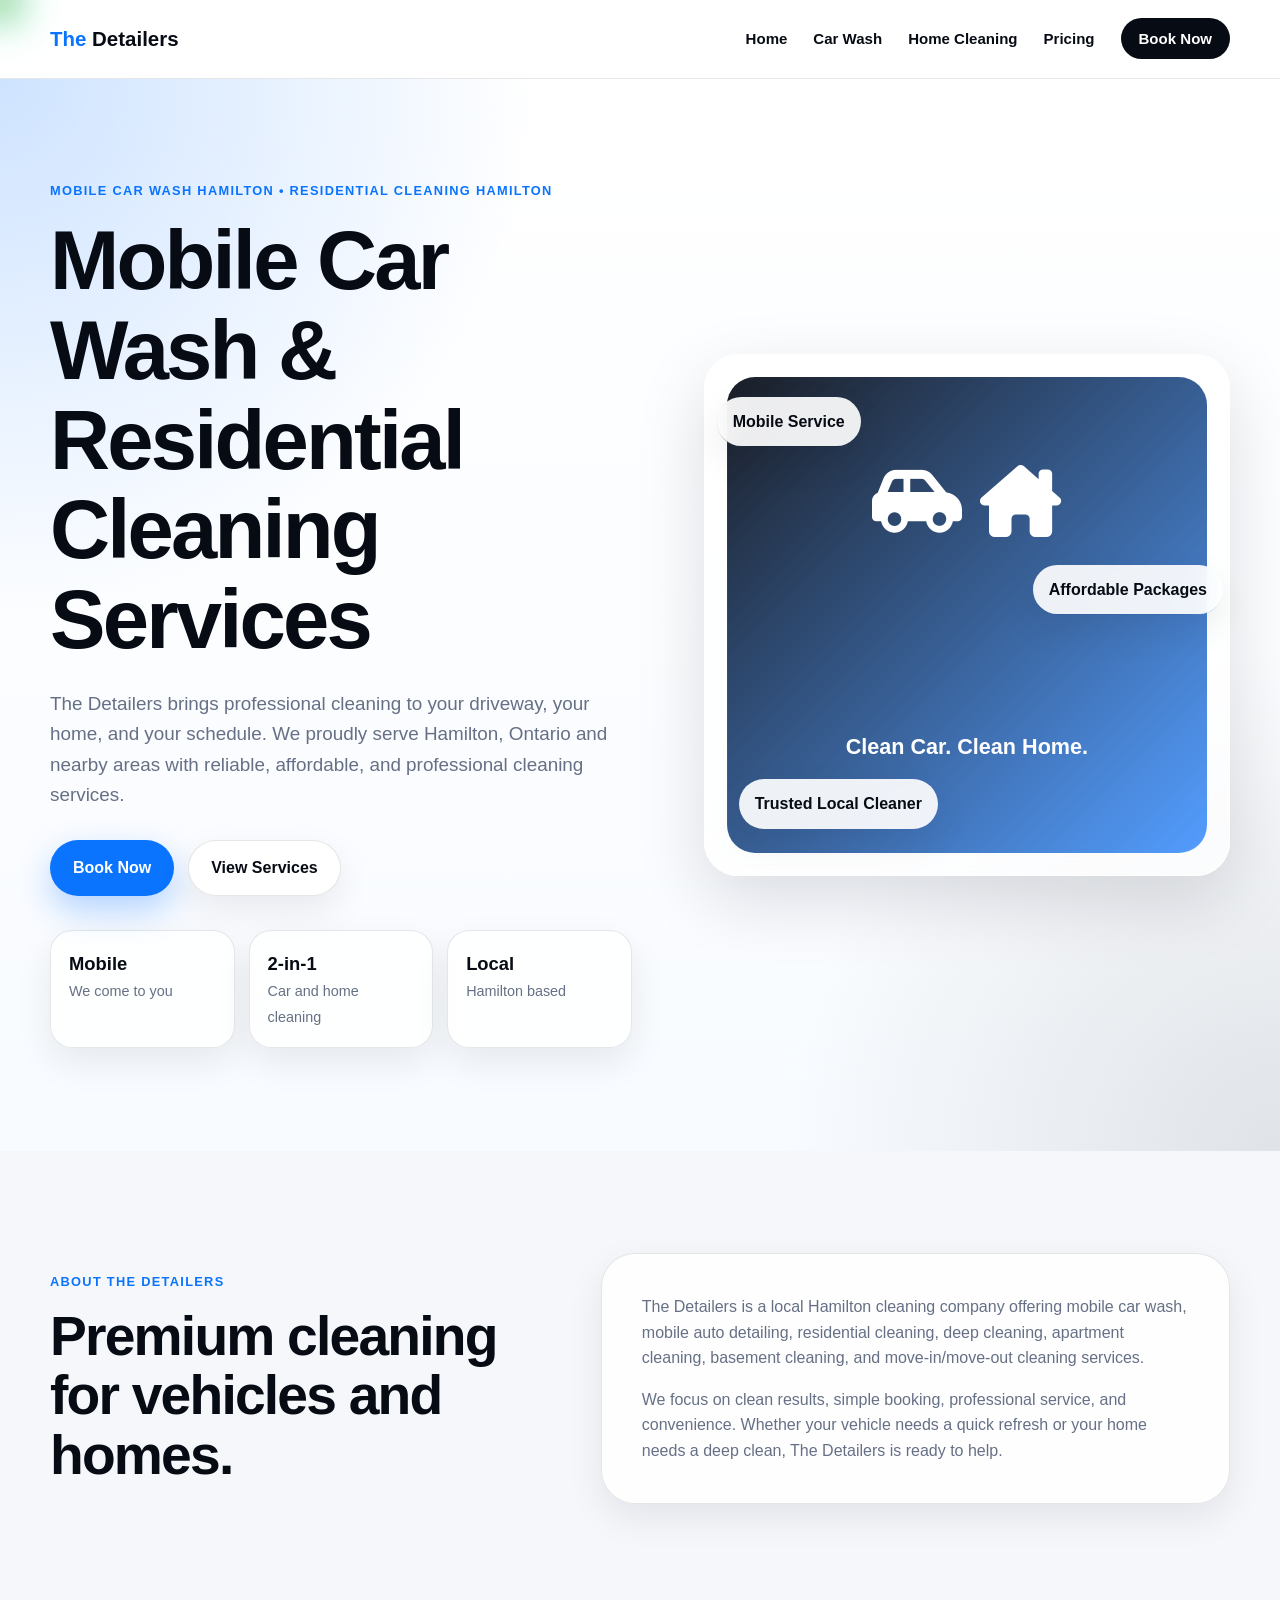
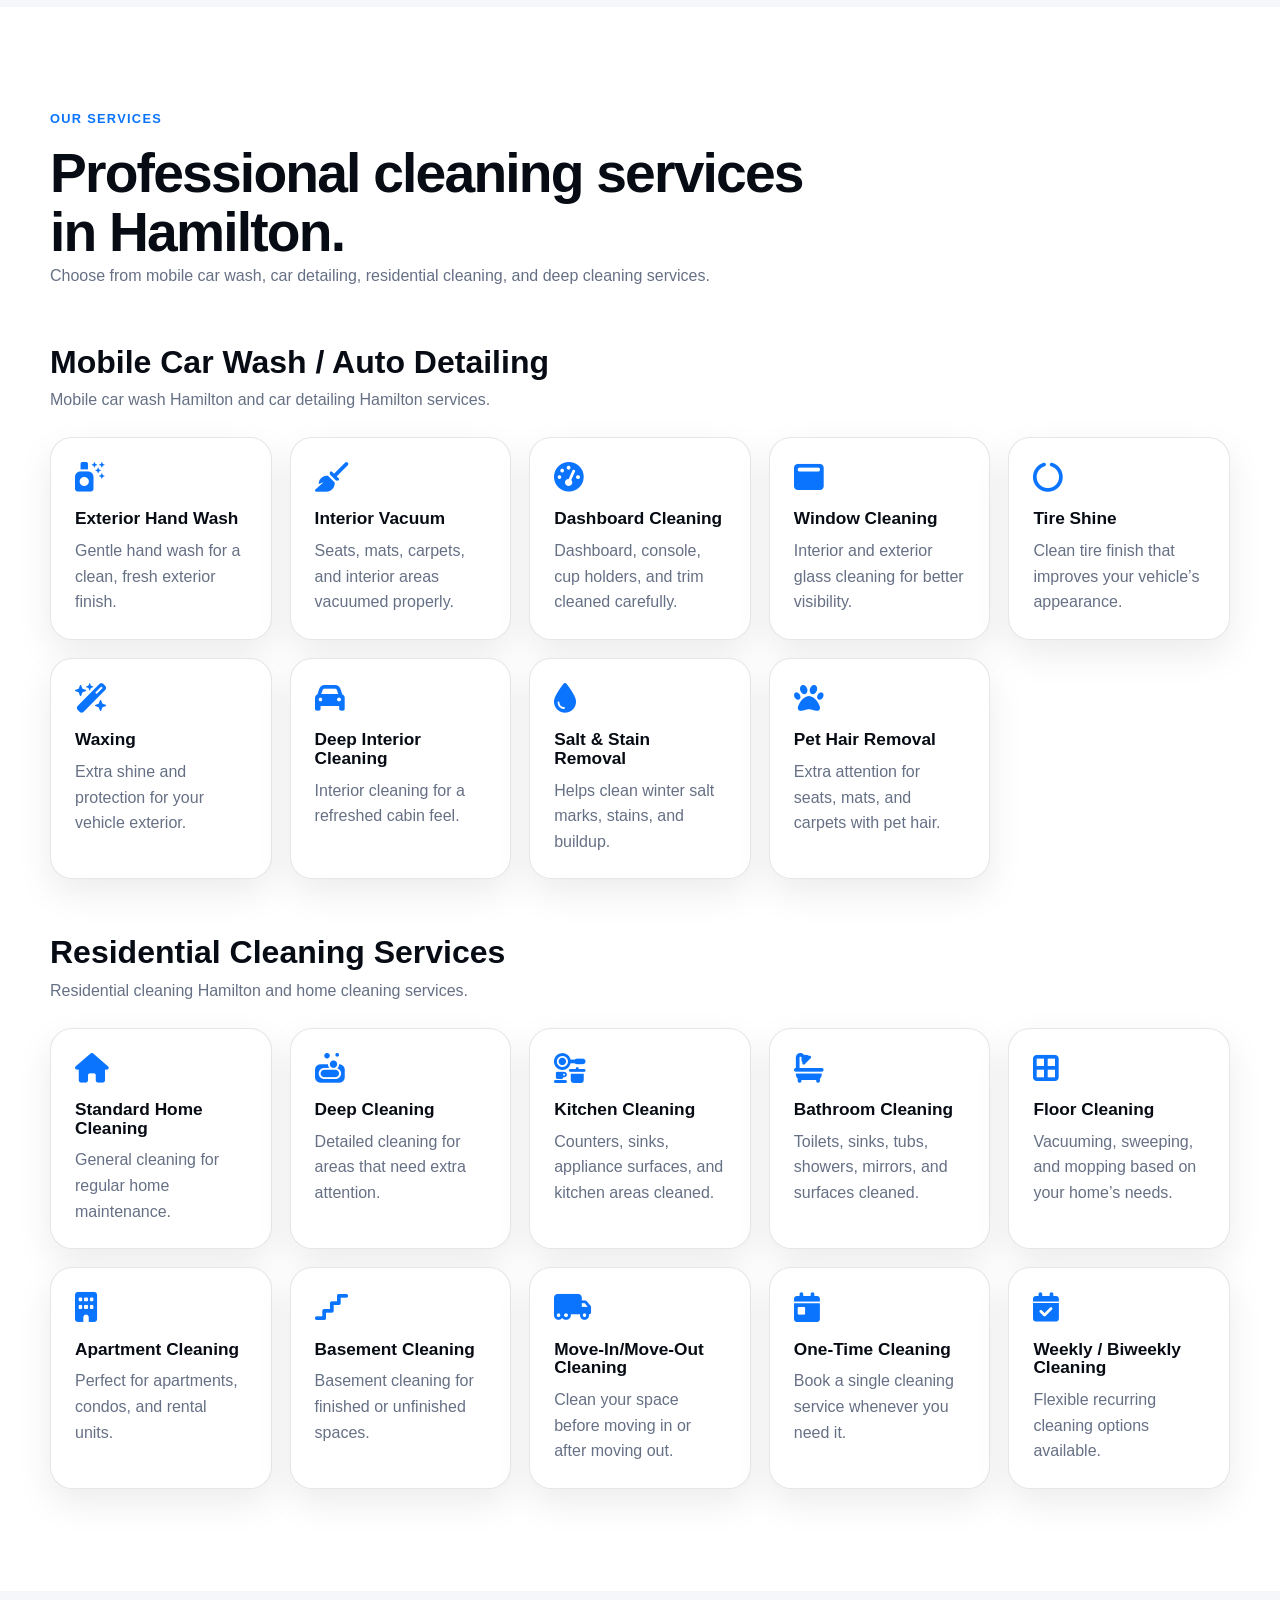
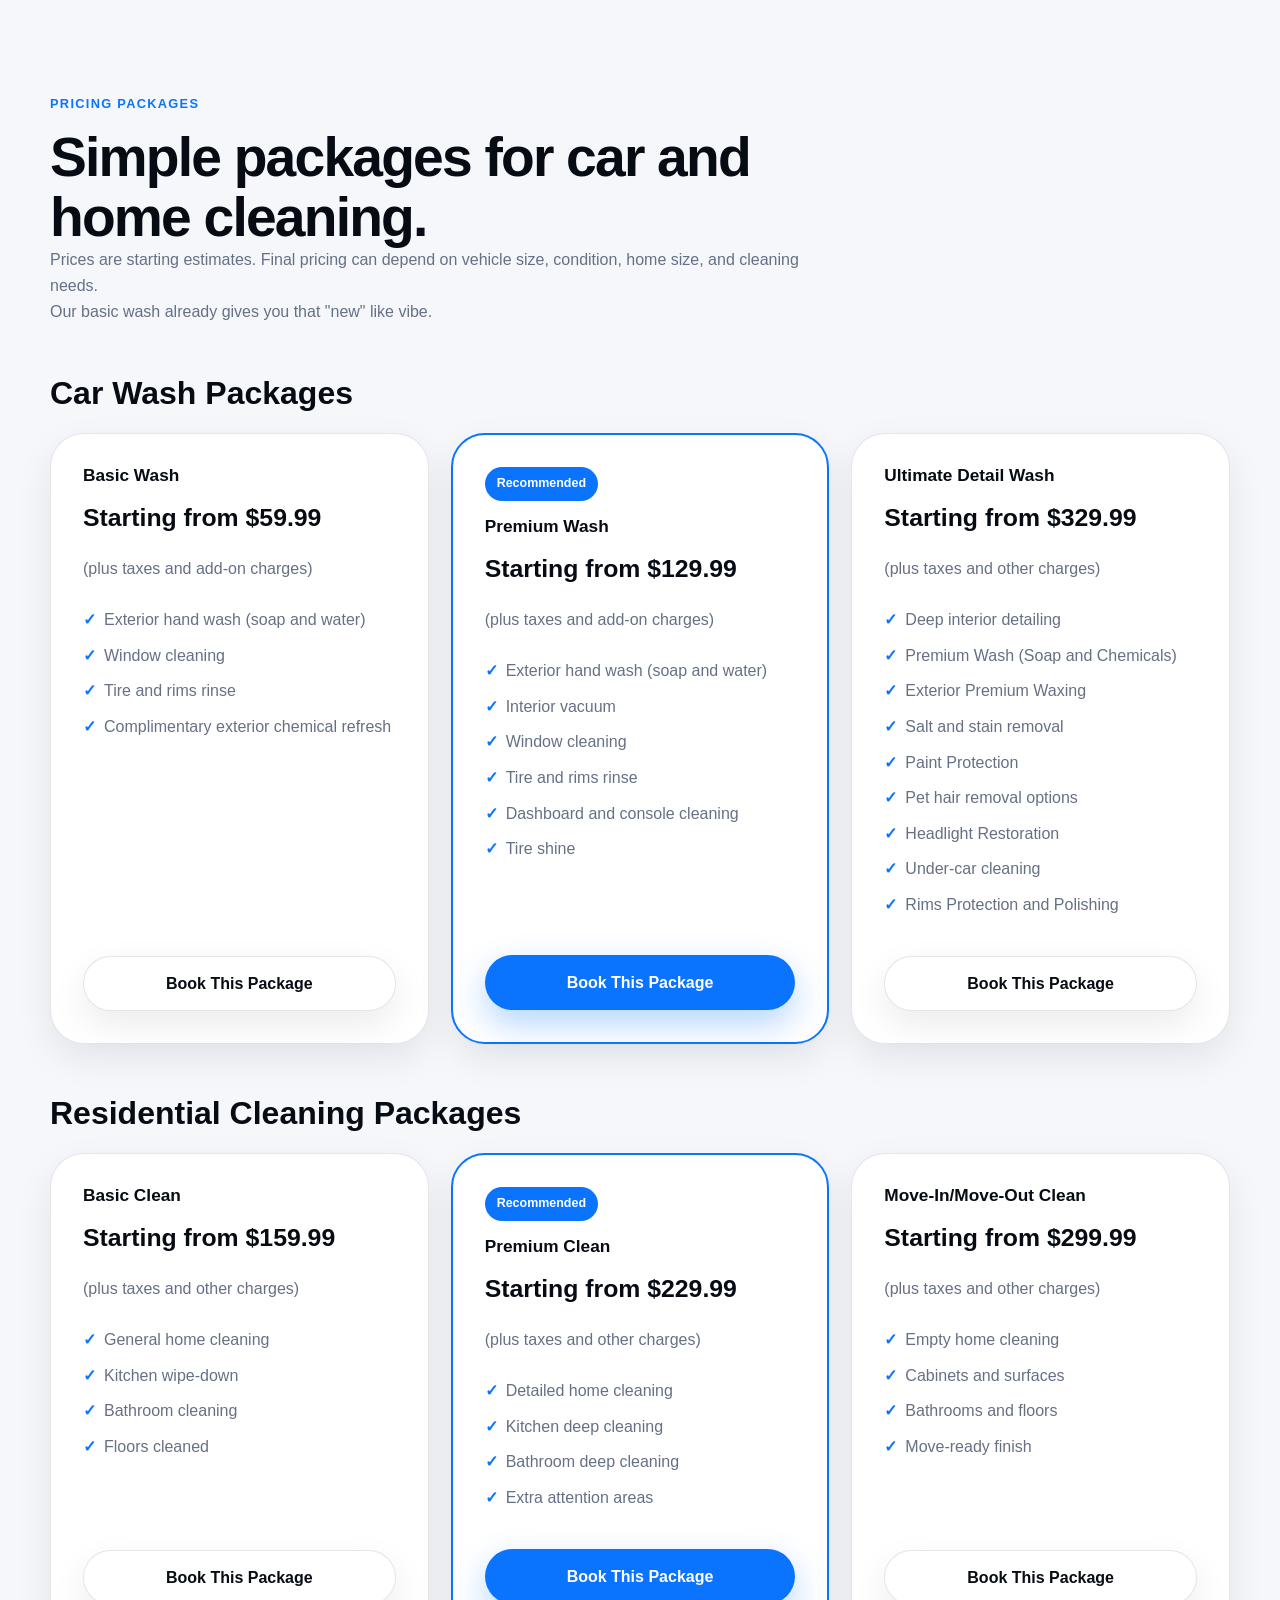
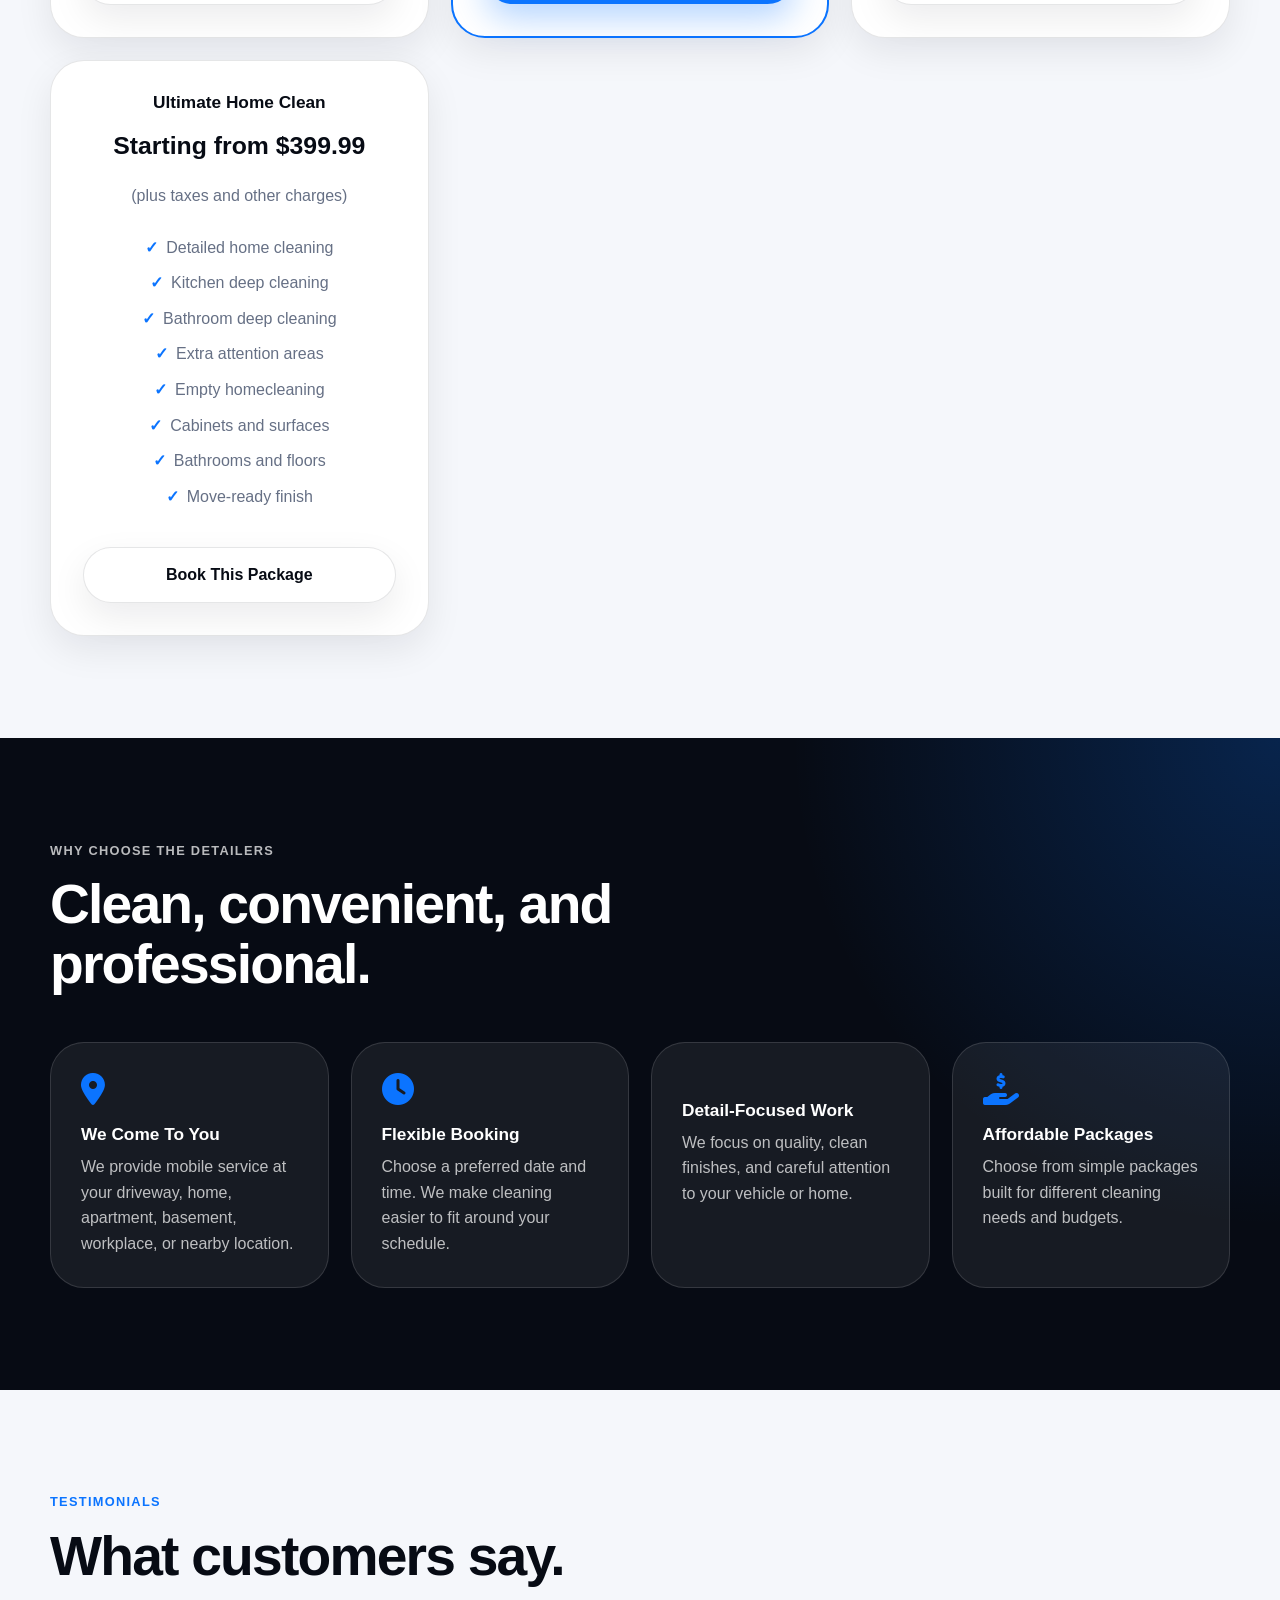
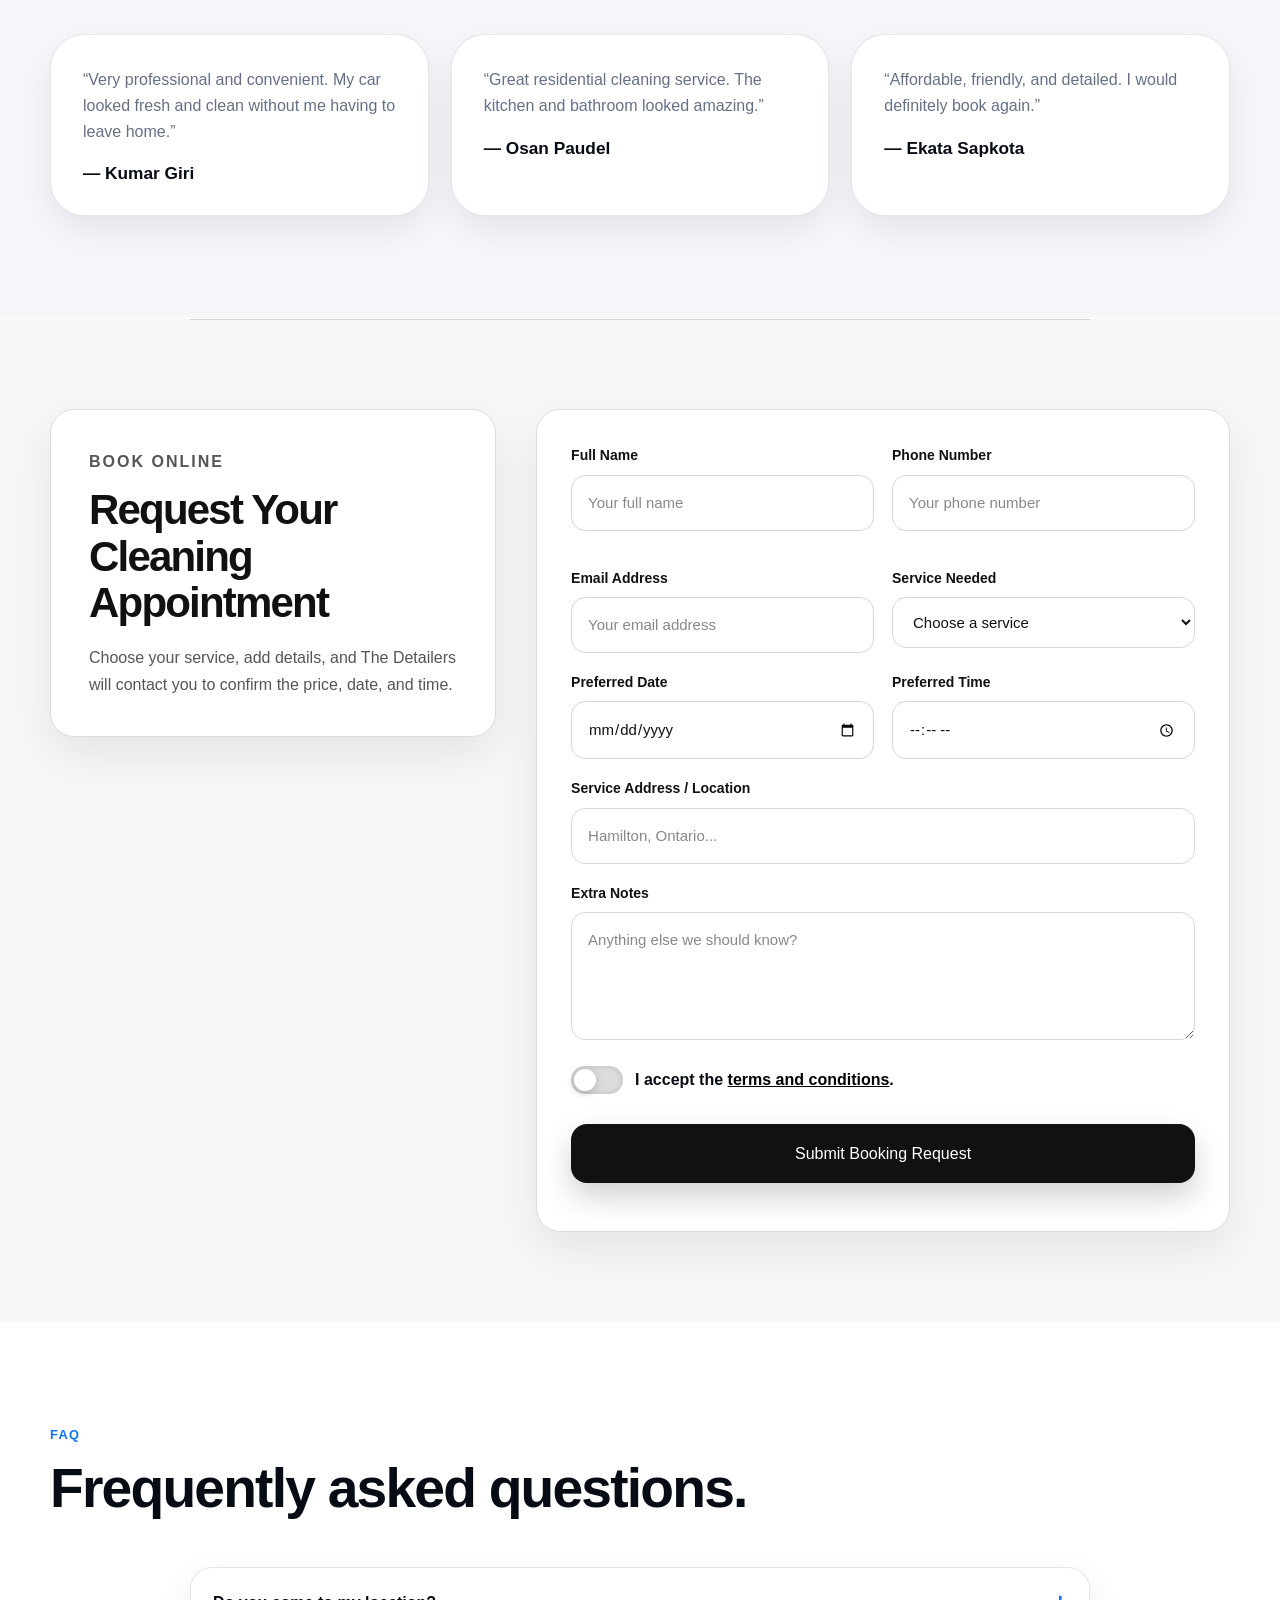
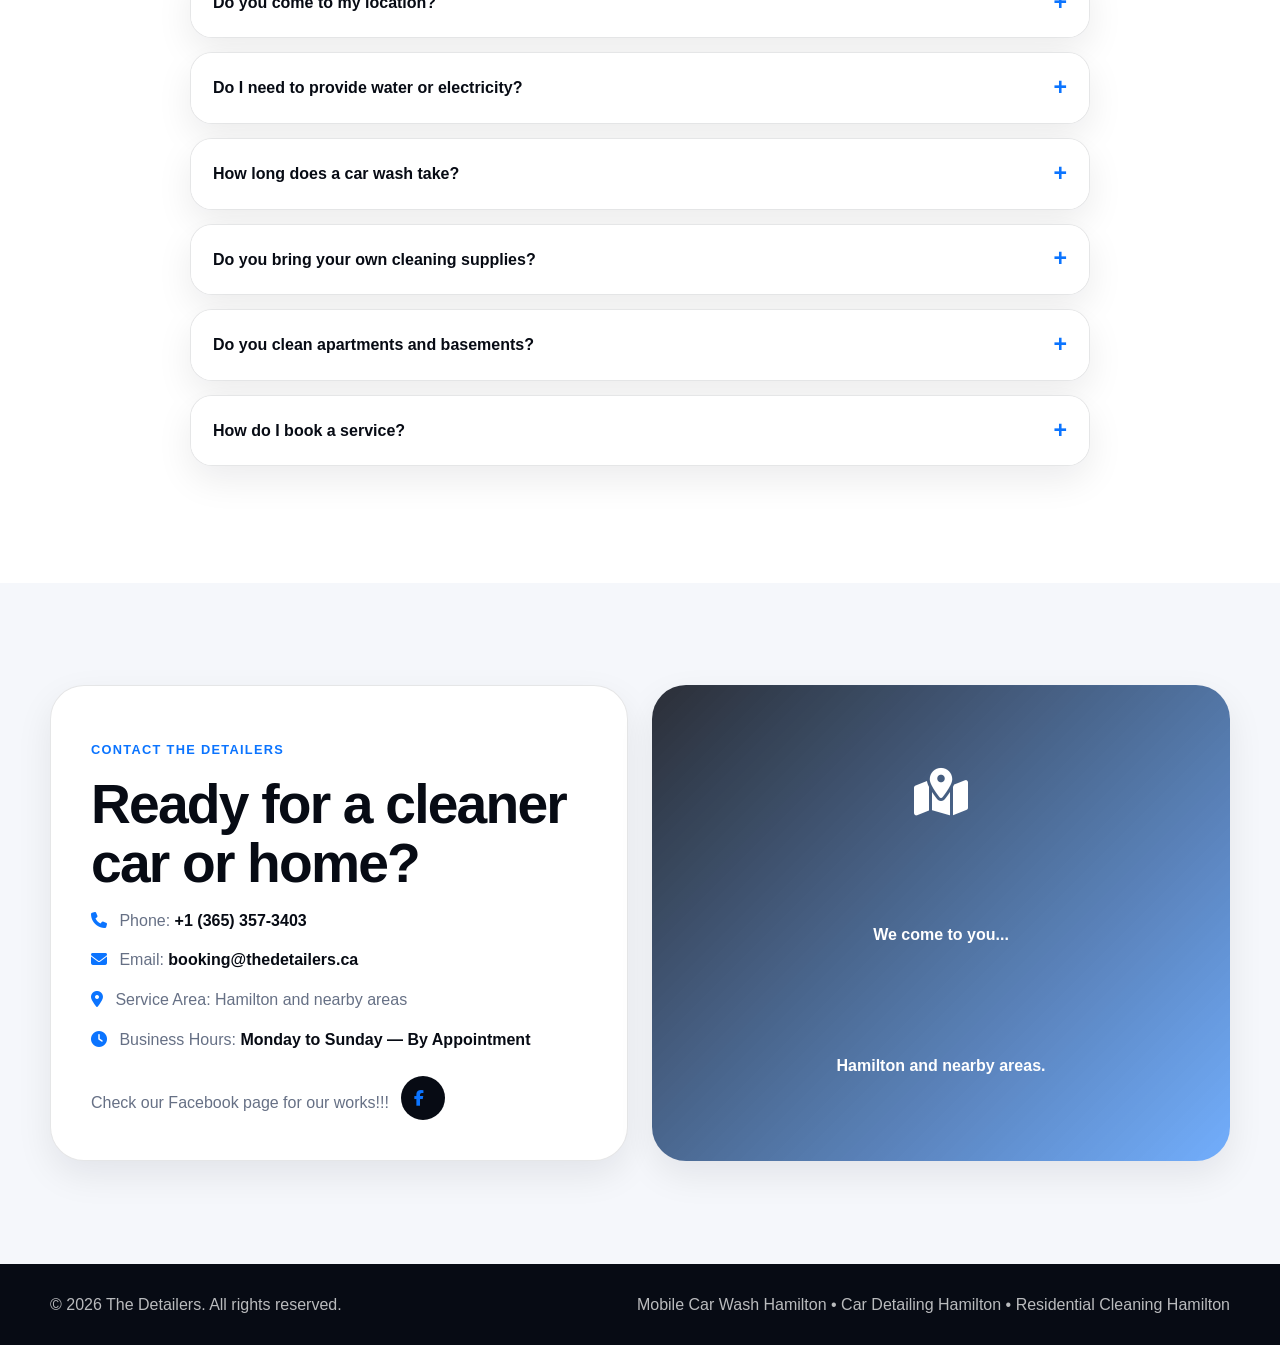
==== commit 49614890: "Update index.html" ====
--- a/index.html
+++ b/index.html
@@ -716,8 +716,8 @@
           <div class="pricing-grid">
             <article class="pricing-card reveal">
               <h4>Basic Wash</h4>
-              <p class="price">Starting from $49.99 </p>
-              <p class="null">(plus taxes and other charges)</p><br>
+              <p class="price">Starting from $59.99 </p>
+              <p class="null">(plus taxes and add-on charges)</p><br>
               <ul>
                 <li>Exterior hand wash (soap and water)</li>
                 <li>Window cleaning</li>
@@ -730,22 +730,22 @@
             <article class="pricing-card featured reveal">
               <span class="badge">Recommended</span>
               <h4>Premium Wash</h4>
-              <p class="price">Starting from $109.99</p>
-              <p class="null">(plus taxes and other charges)</p><br>
+              <p class="price">Starting from $129.99</p>
+              <p class="null">(plus taxes and add-on charges)</p><br>
               <ul>
                  <li>Exterior hand wash (soap and water)</li>
                 <li>Interior vacuum</li>
                 <li>Window cleaning</li>
                 <li>Tire and rims rinse</li>
                 <li>Dashboard and console cleaning</li>
-                <li>Window cleaning and tire shine</li>
+                <li>Tire shine</li>
               </ul>
               <a href="#booking" class="btn btn-primary ripple">Book This Package</a>
             </article>
 
             <article class="pricing-card reveal">
               <h4>Ultimate Detail Wash</h4>
-              <p class="price">Starting from $199.99</p>
+              <p class="price">Starting from $329.99</p>
               <p class="null">(plus taxes and other charges)</p><br>
               <ul>
                 <li>Deep interior detailing</li>
@@ -1112,12 +1112,12 @@
 
      <div class="terms-row">
   <label class="toggle-switch">
-    <input type="checkbox" id="terms" required>
+    <input type="checkbox" id="terms" name="Terms Accepted" value="Yes" required>
     <span class="slider"></span>
   </label>
 
   <label for="terms" class="terms-text">
-    I accept the <a href="#">terms and conditions</a>.
+    I accept the <a href="terms and conditions.html">terms and conditions</a>.
   </label>
 </div>
 
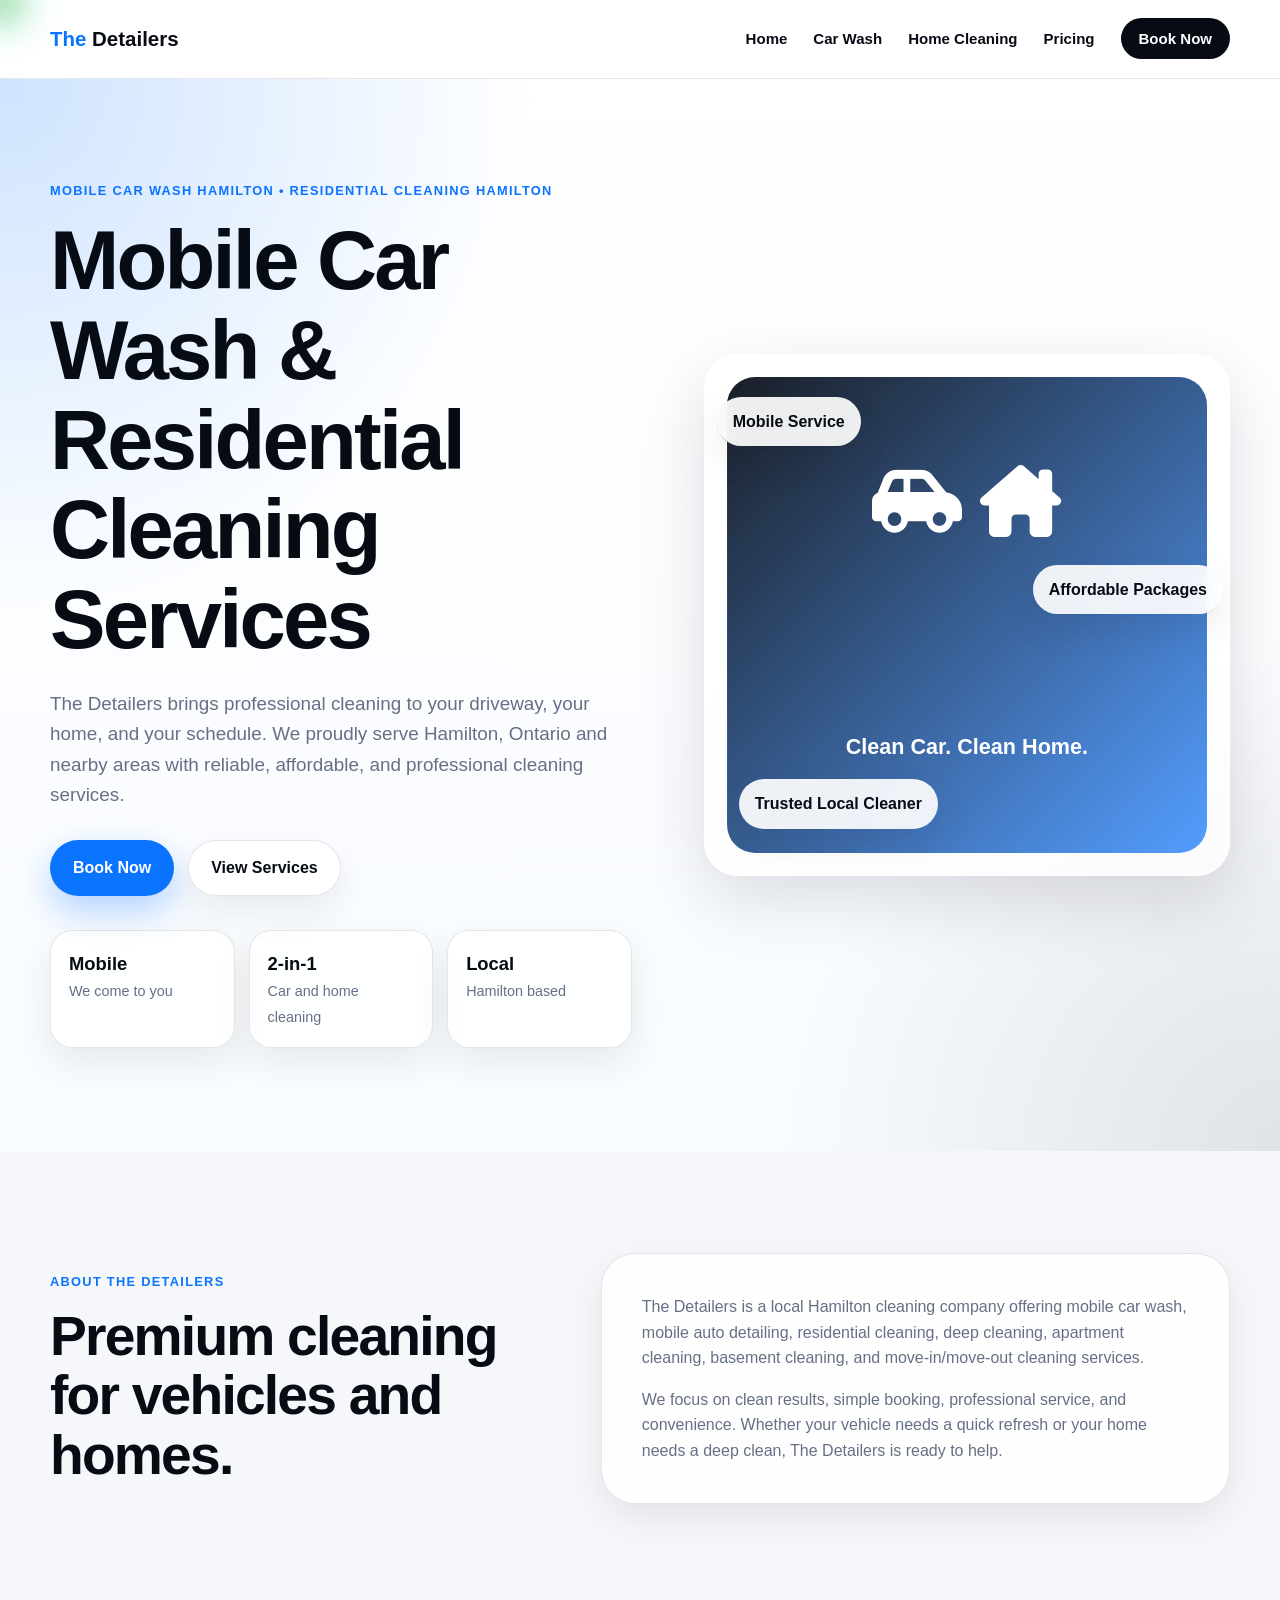
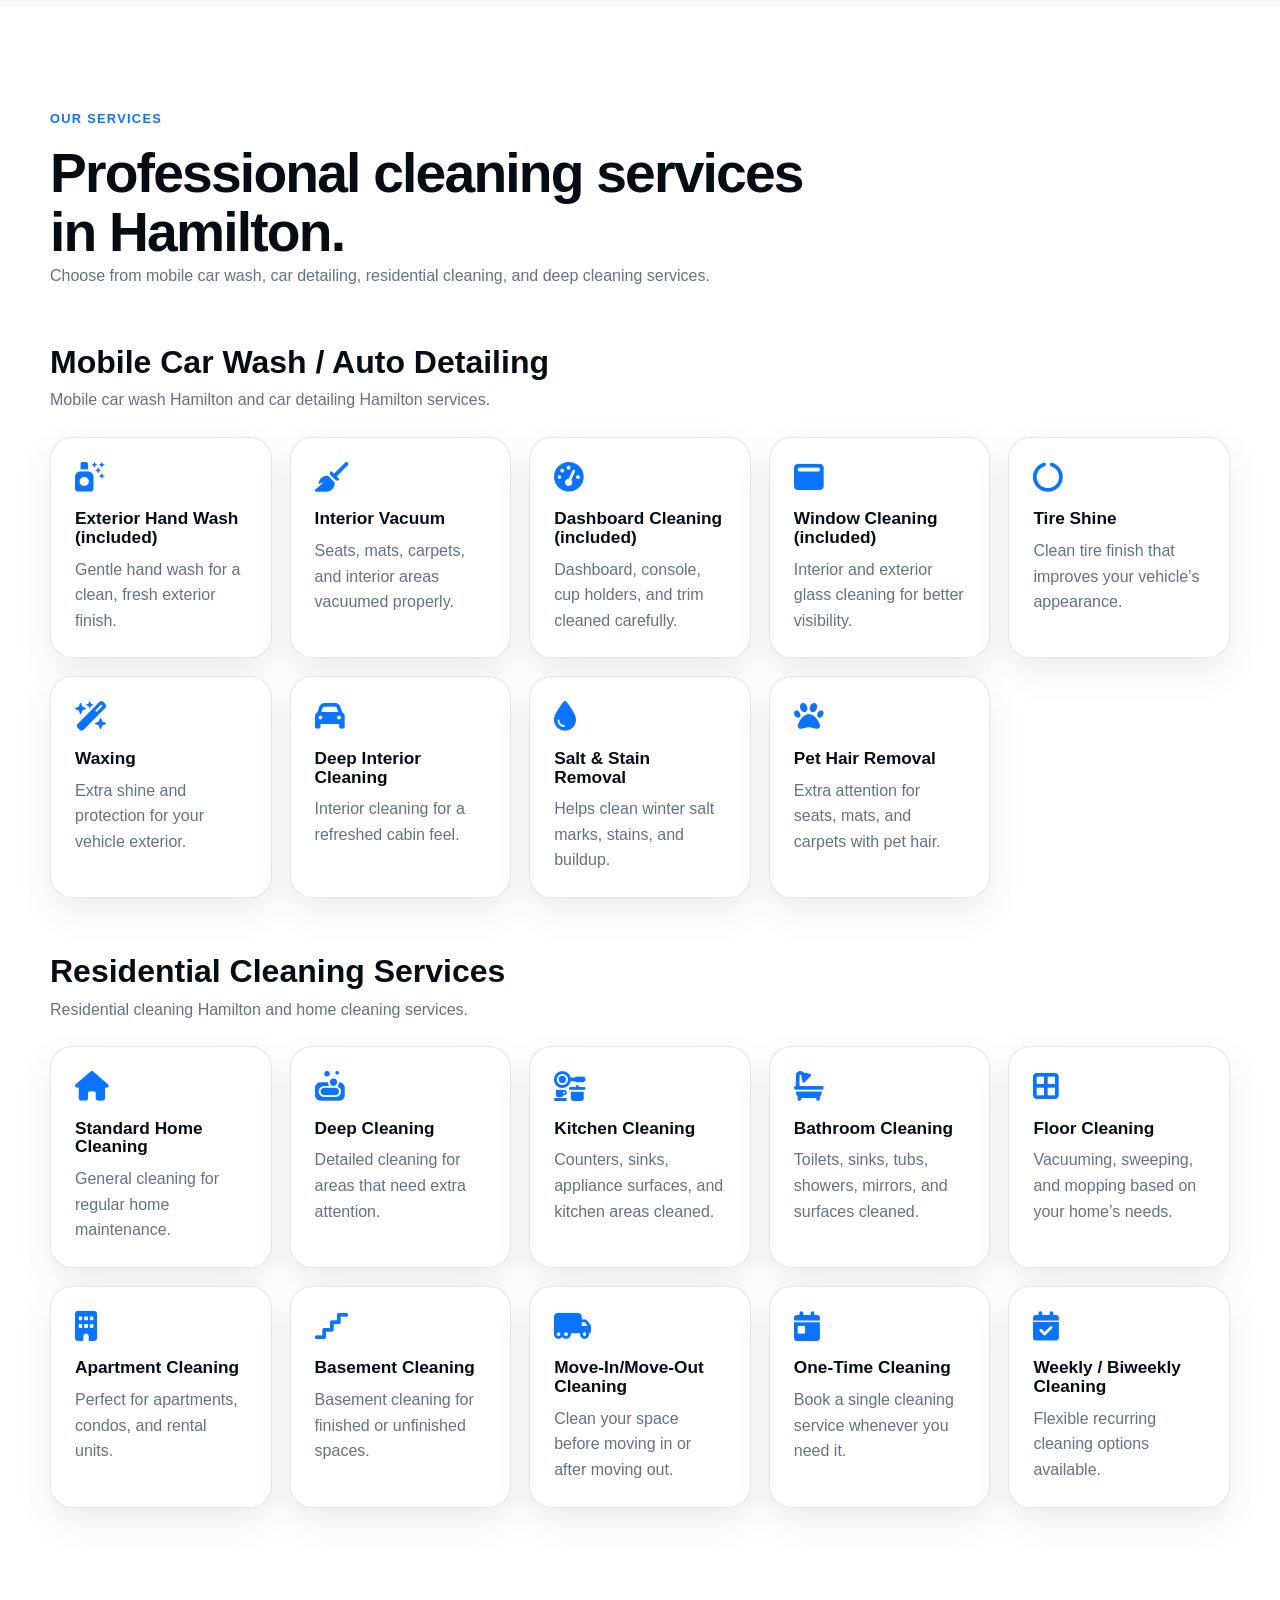
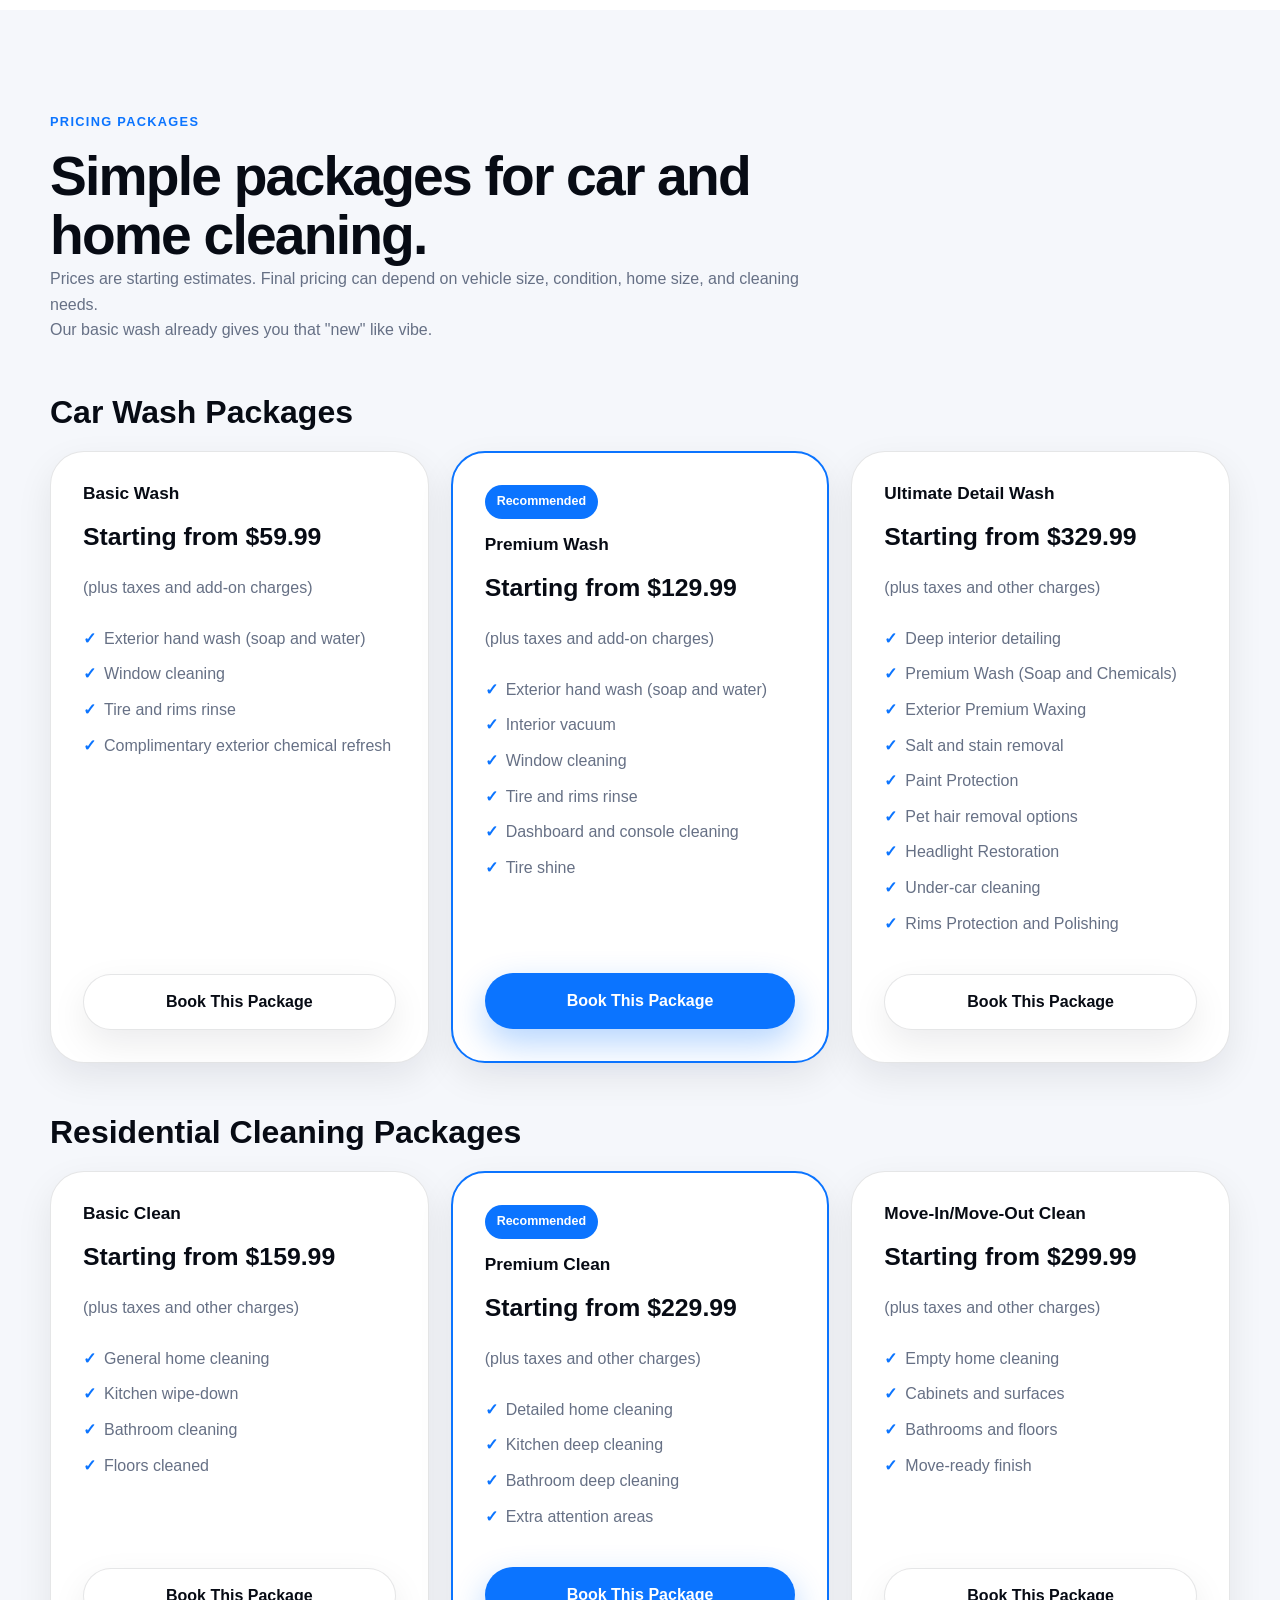
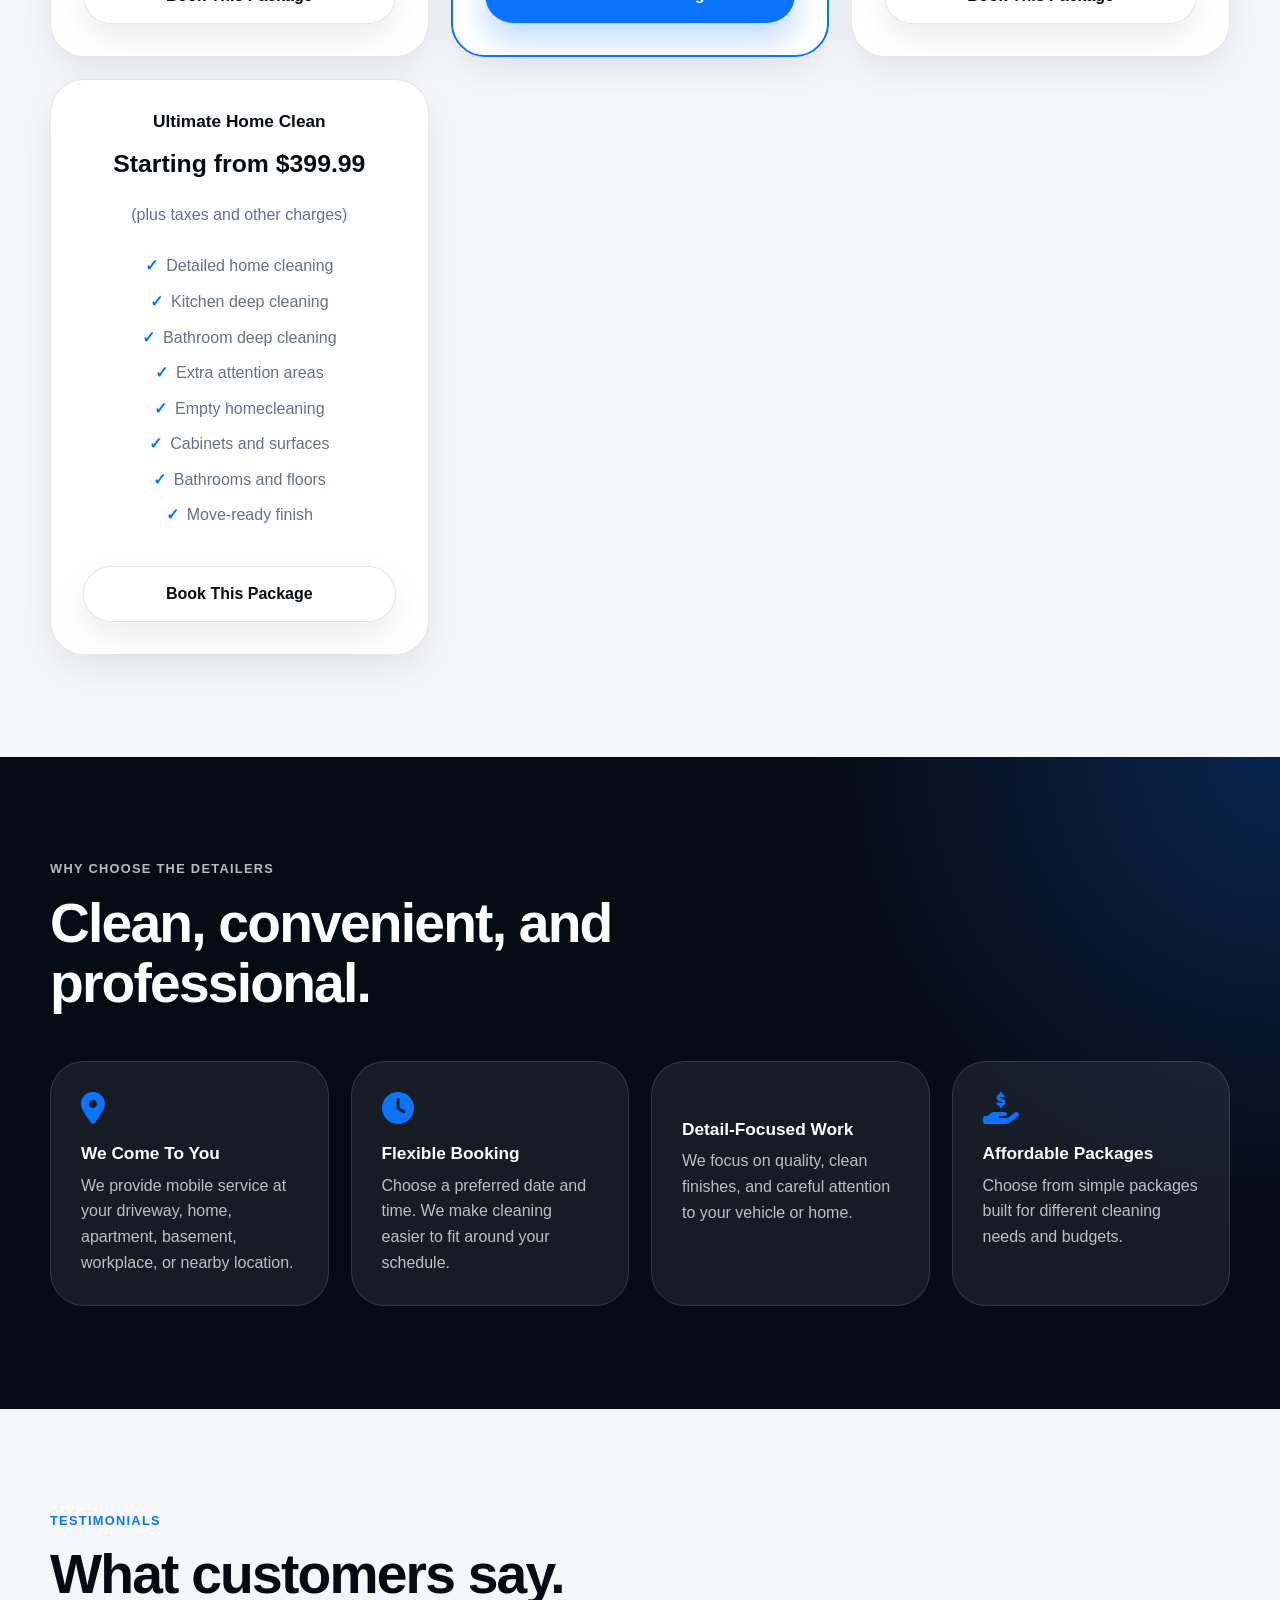
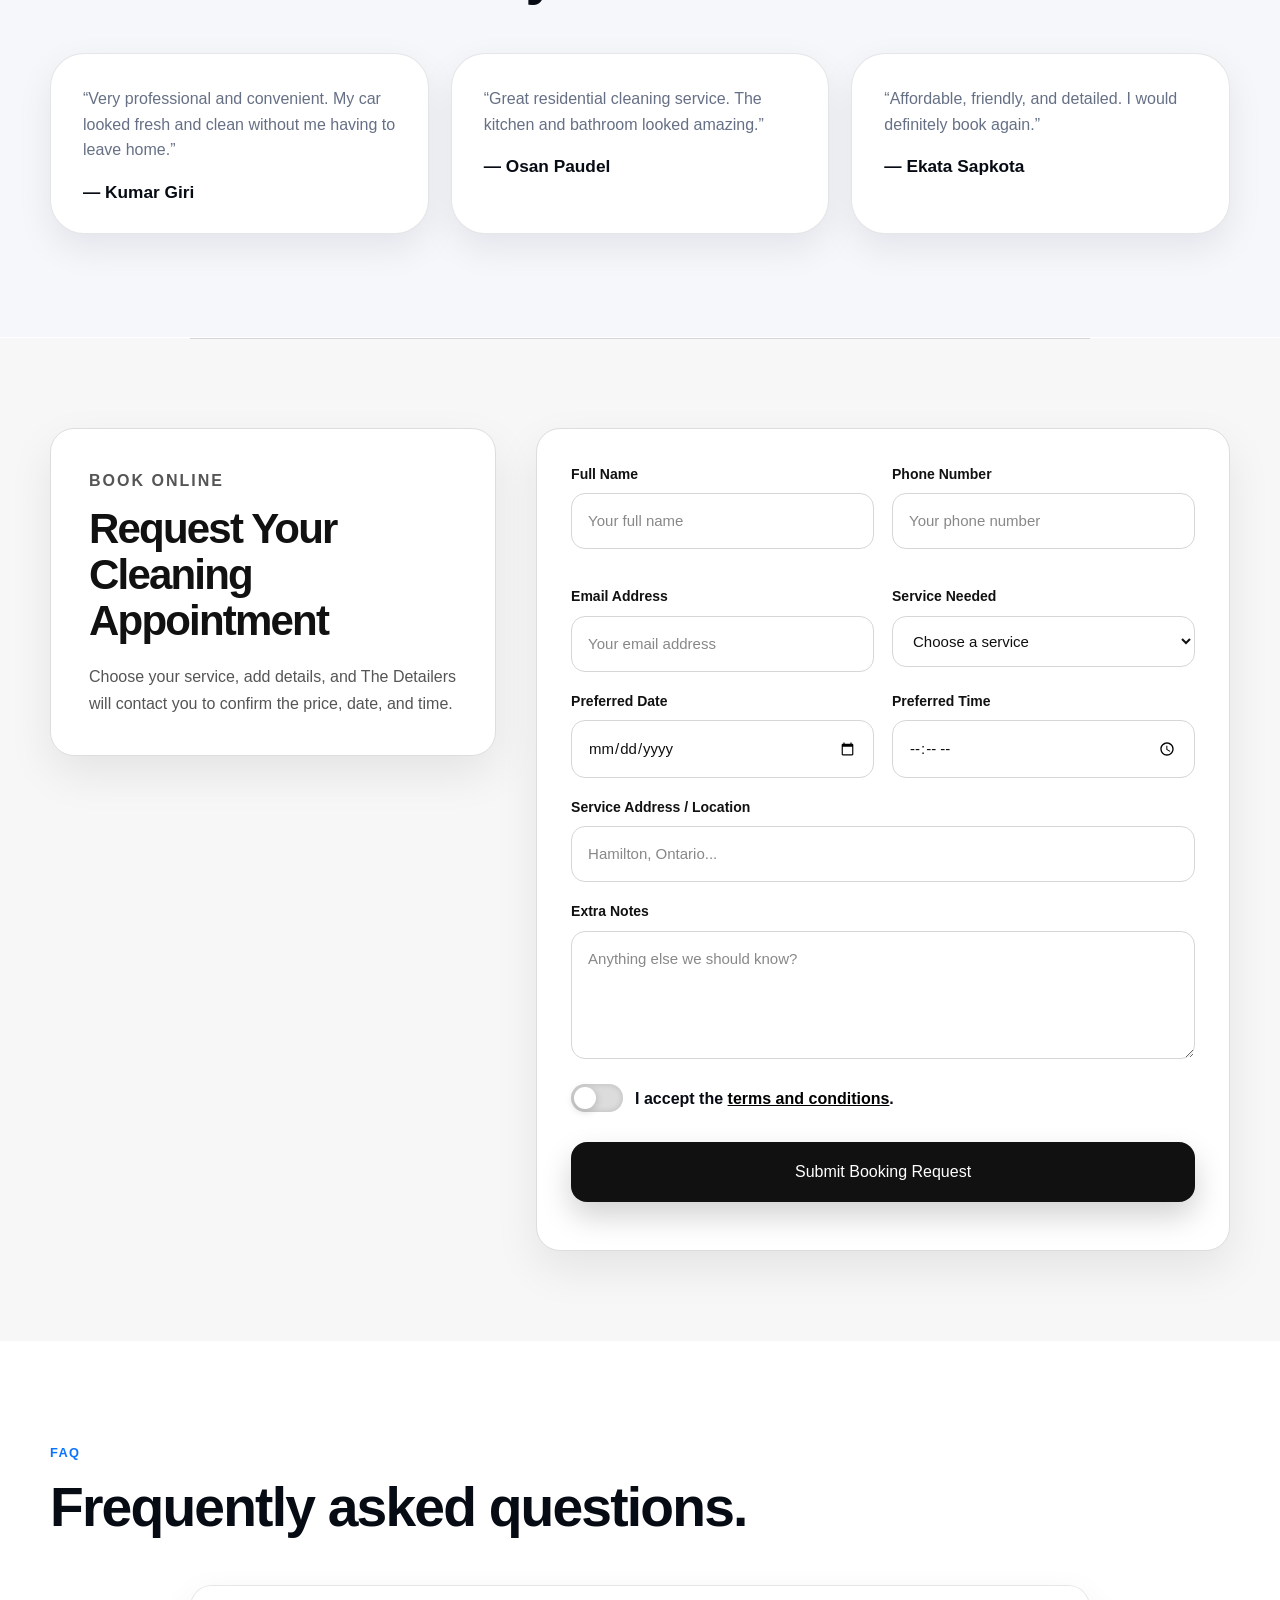
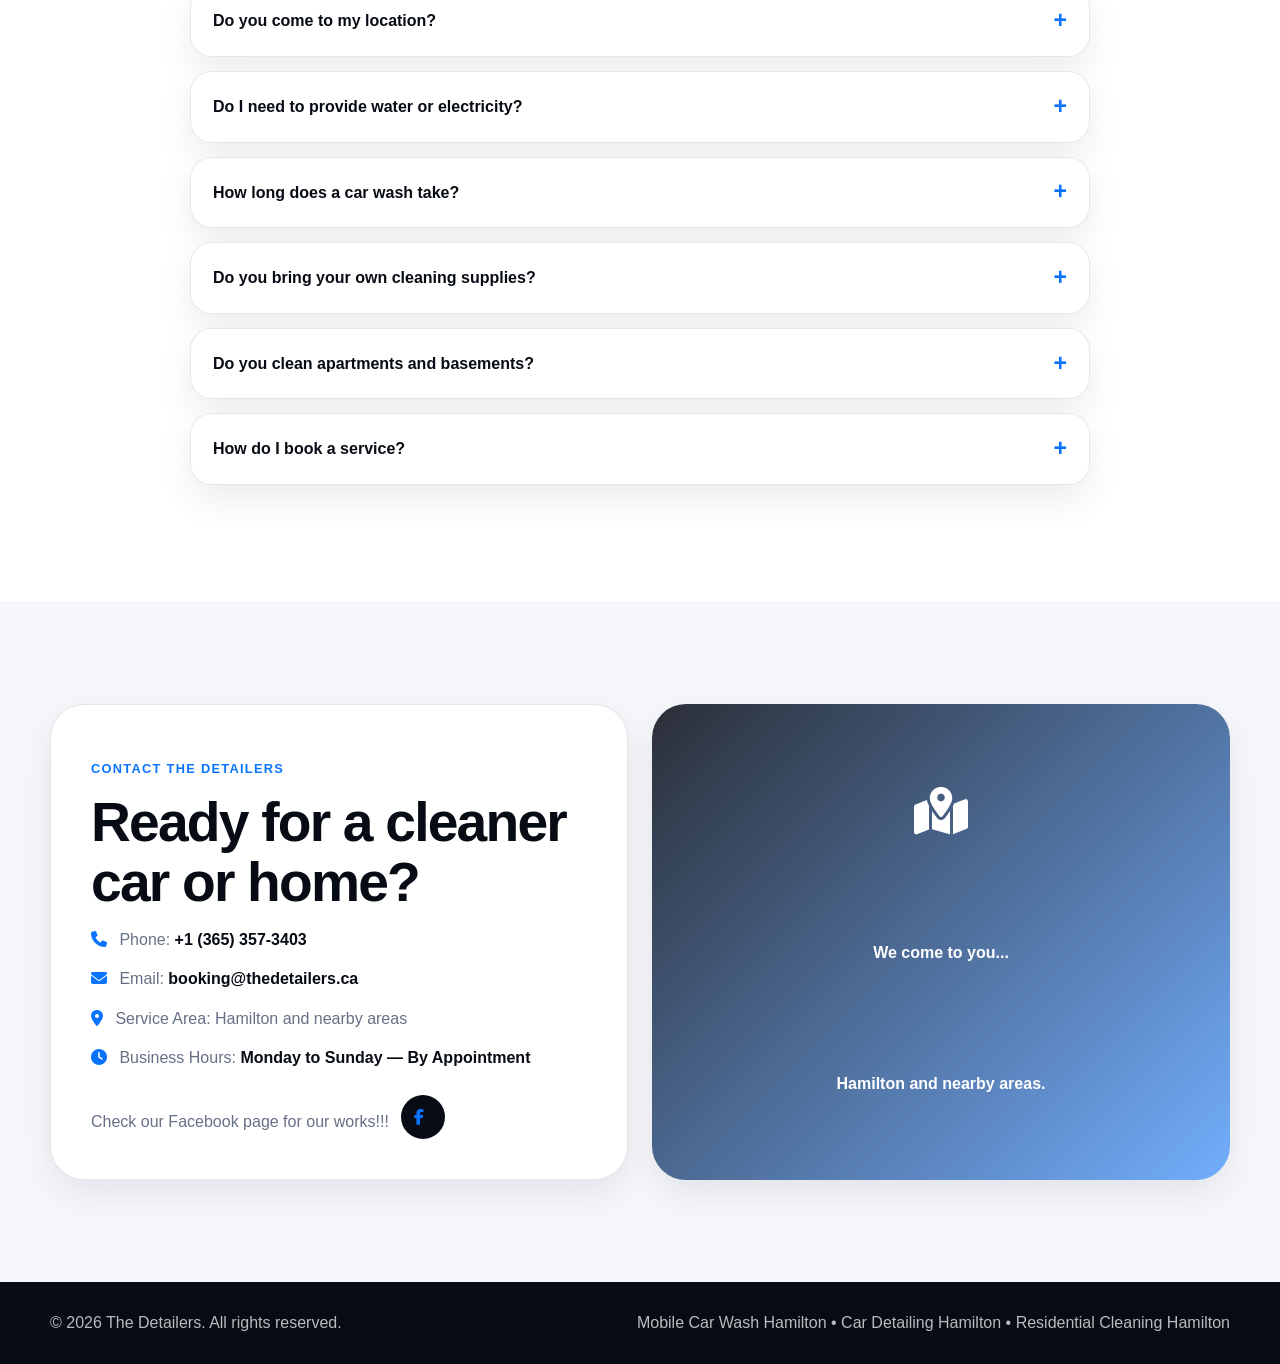
==== commit 749f0e79: "Update index.html" ====
--- a/index.html
+++ b/index.html
@@ -572,7 +572,7 @@
           <div class="services-grid">
             <article class="service-card reveal">
               <i class="fa-solid fa-spray-can-sparkles"></i>
-              <h4>Exterior Hand Wash</h4>
+              <h4>Exterior Hand Wash<br>(included)</h4>
               <p>Gentle hand wash for a clean, fresh exterior finish.</p>
             </article>
 
@@ -584,13 +584,13 @@
 
             <article class="service-card reveal">
               <i class="fa-solid fa-gauge-high"></i>
-              <h4>Dashboard Cleaning</h4>
+              <h4>Dashboard Cleaning<br>(included)</h4>
               <p>Dashboard, console, cup holders, and trim cleaned carefully.</p>
             </article>
 
             <article class="service-card reveal">
               <i class="fa-solid fa-window-maximize"></i>
-              <h4>Window Cleaning</h4>
+              <h4>Window Cleaning<br>(included)</h4>
               <p>Interior and exterior glass cleaning for better visibility.</p>
             </article>
 
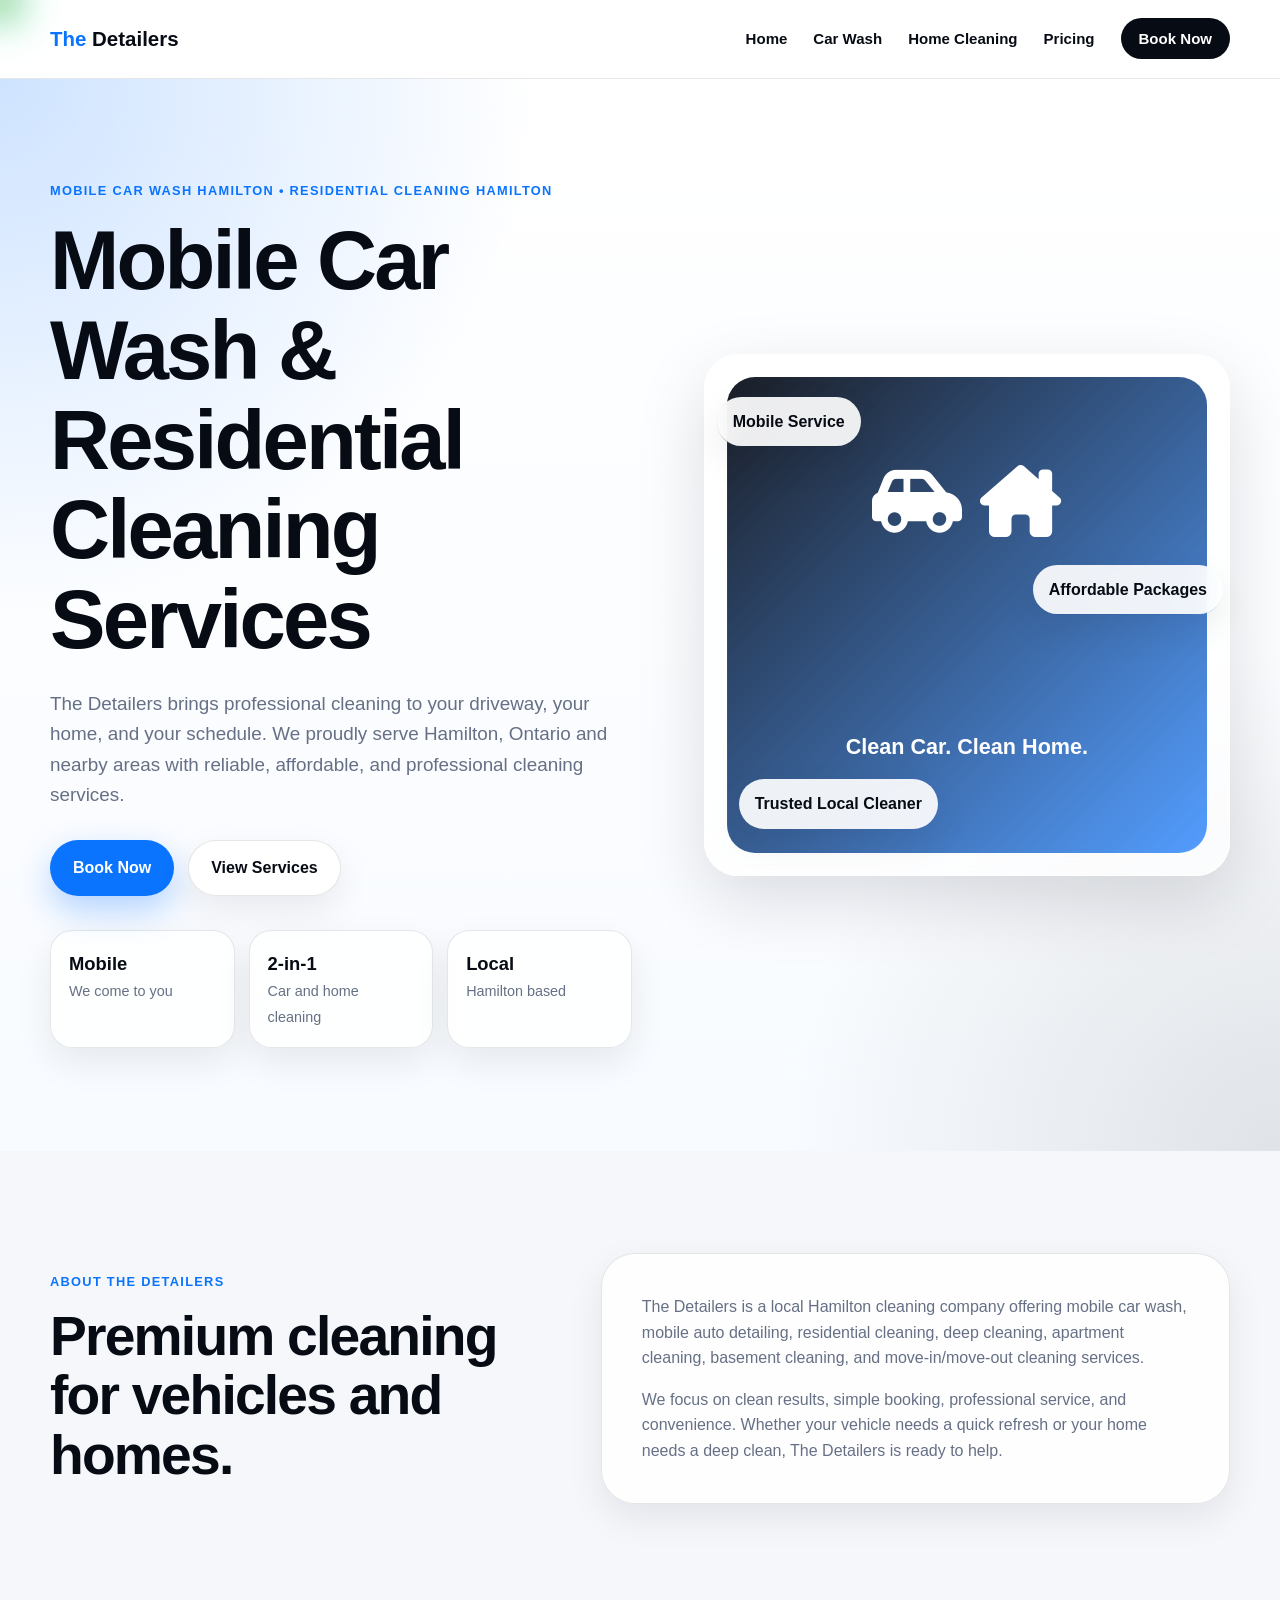
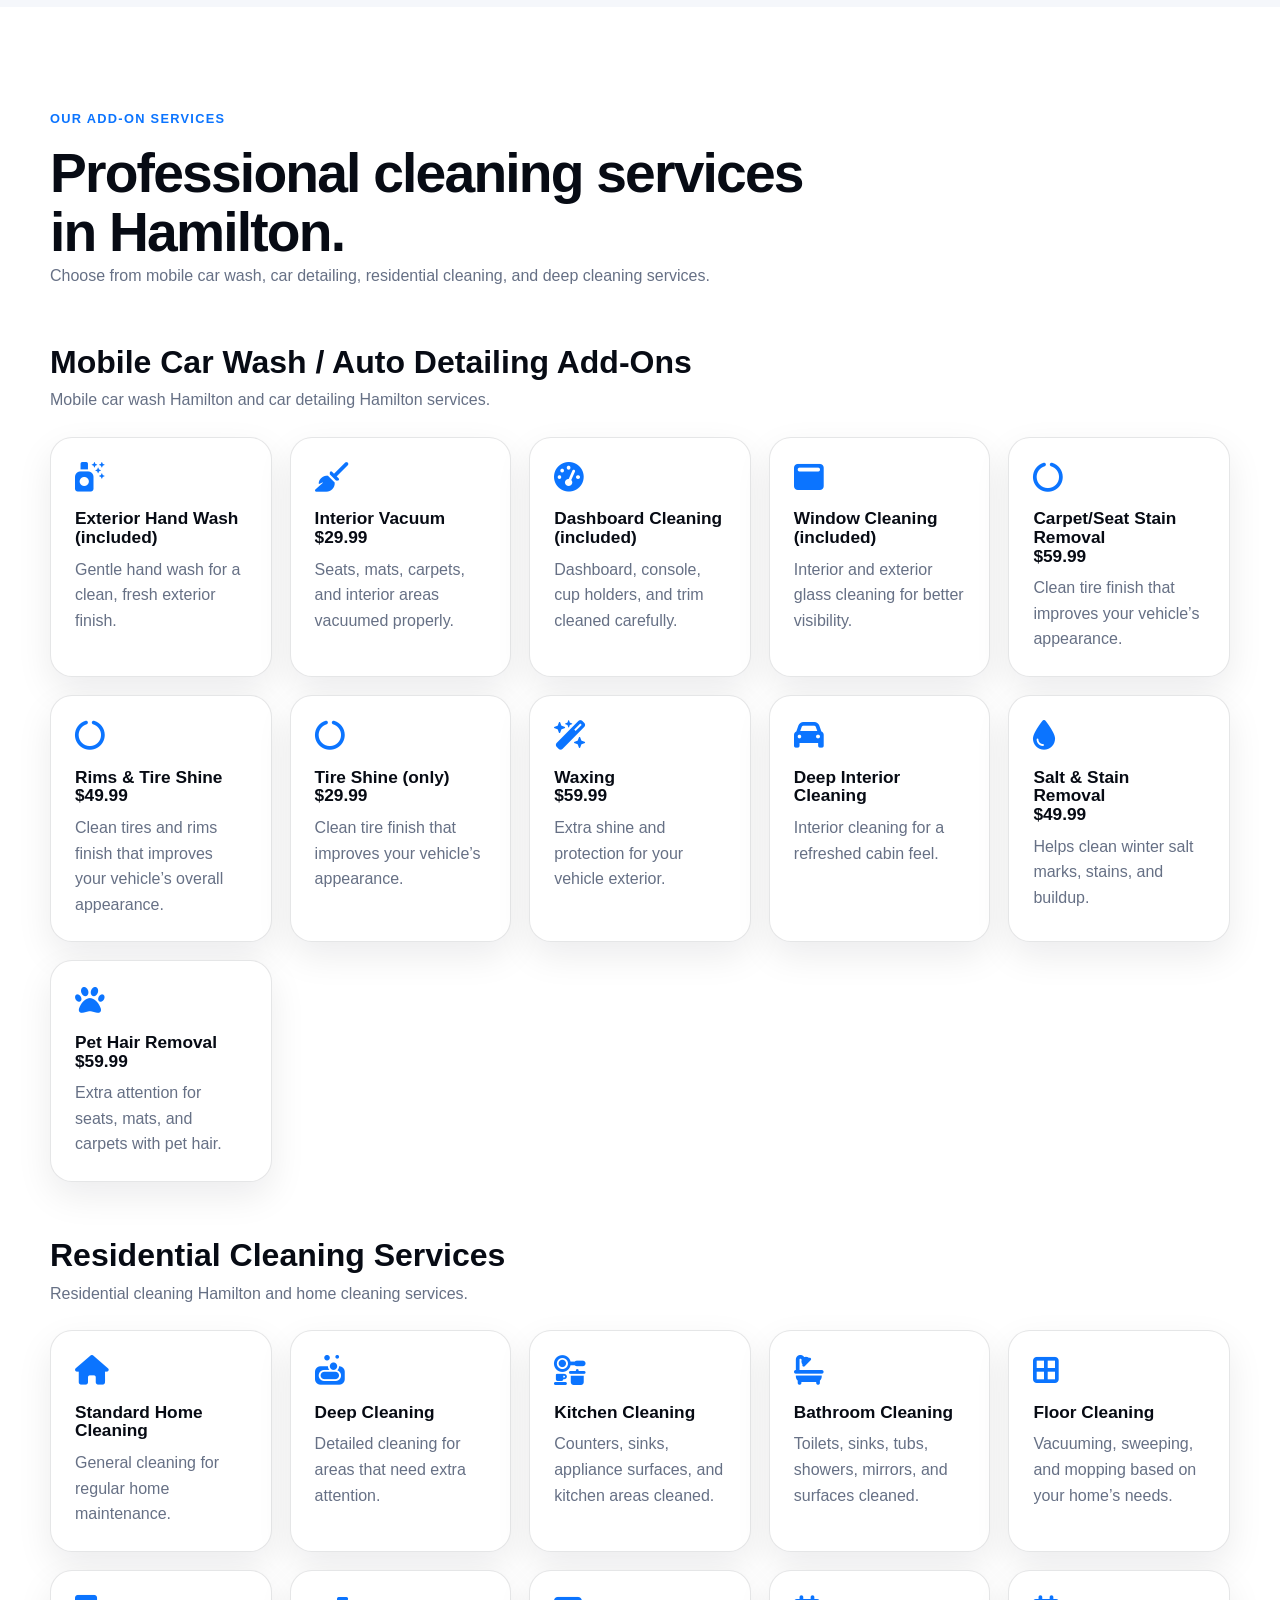
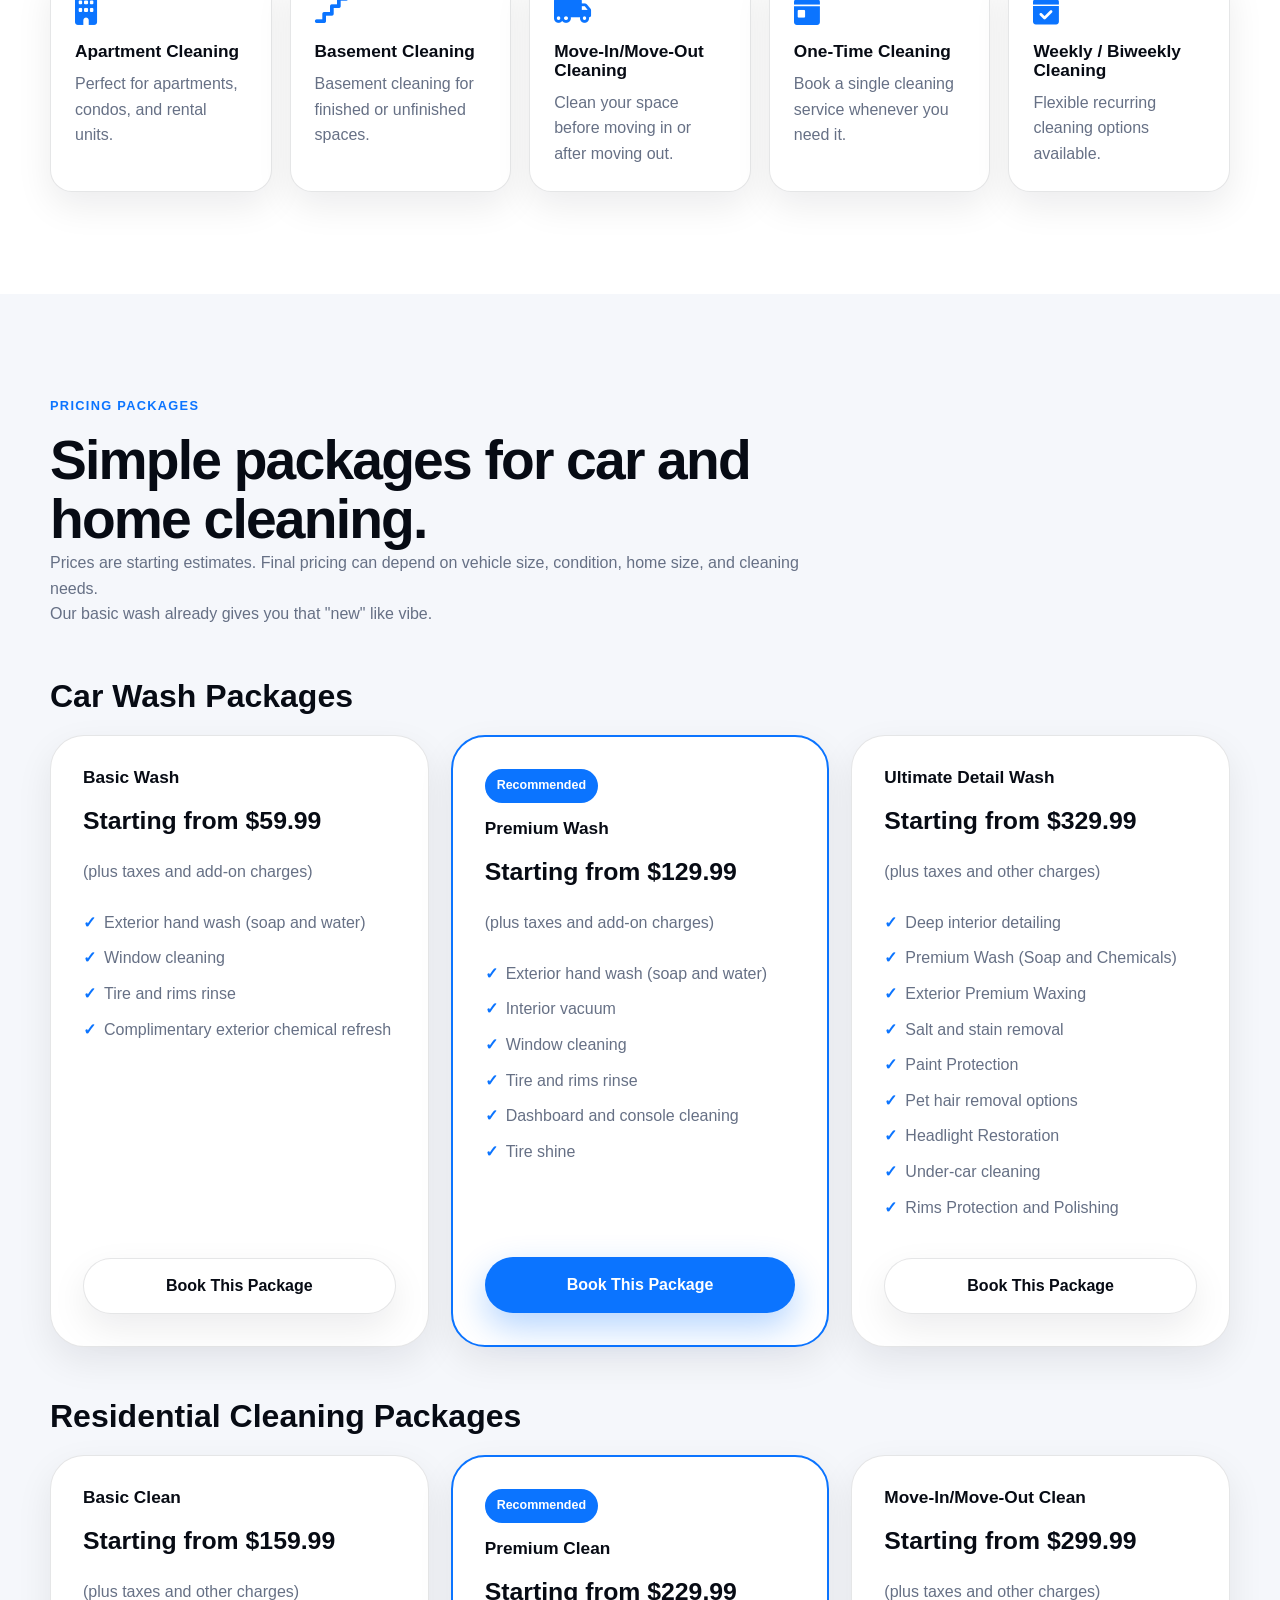
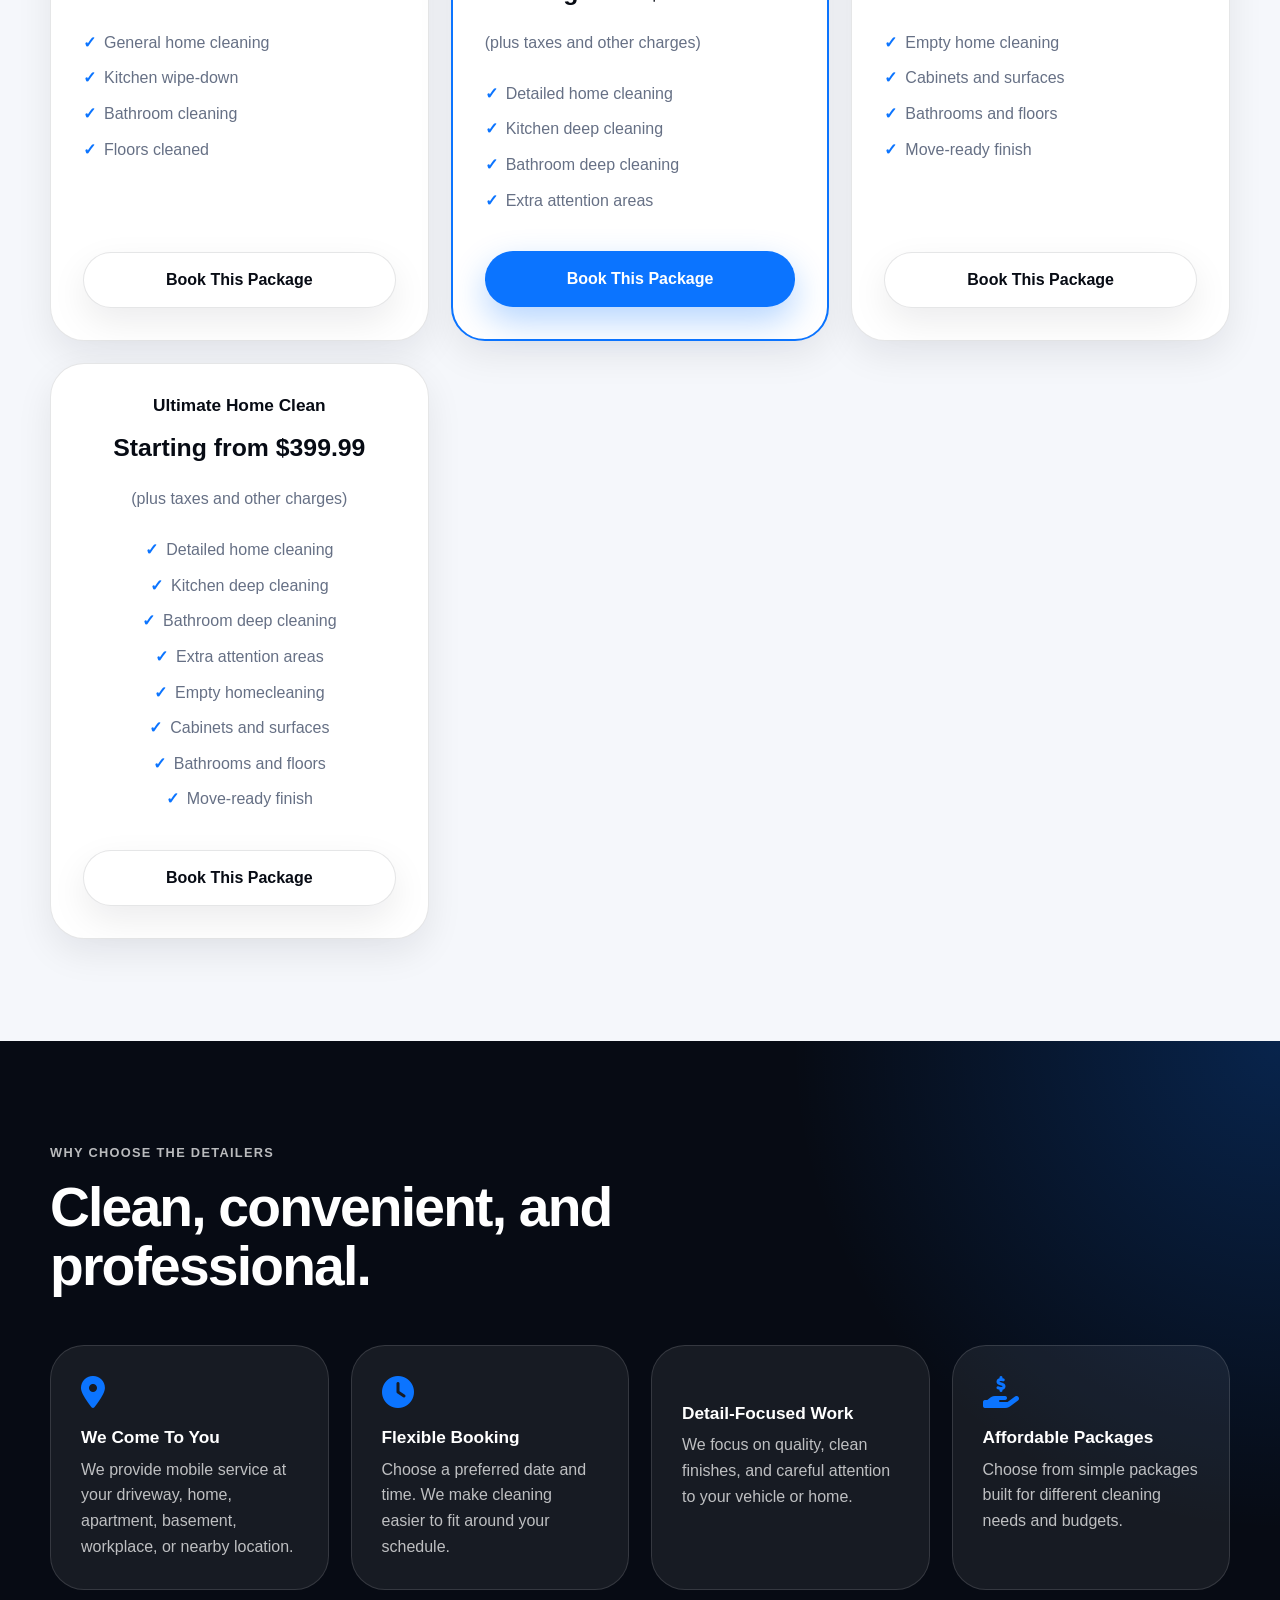
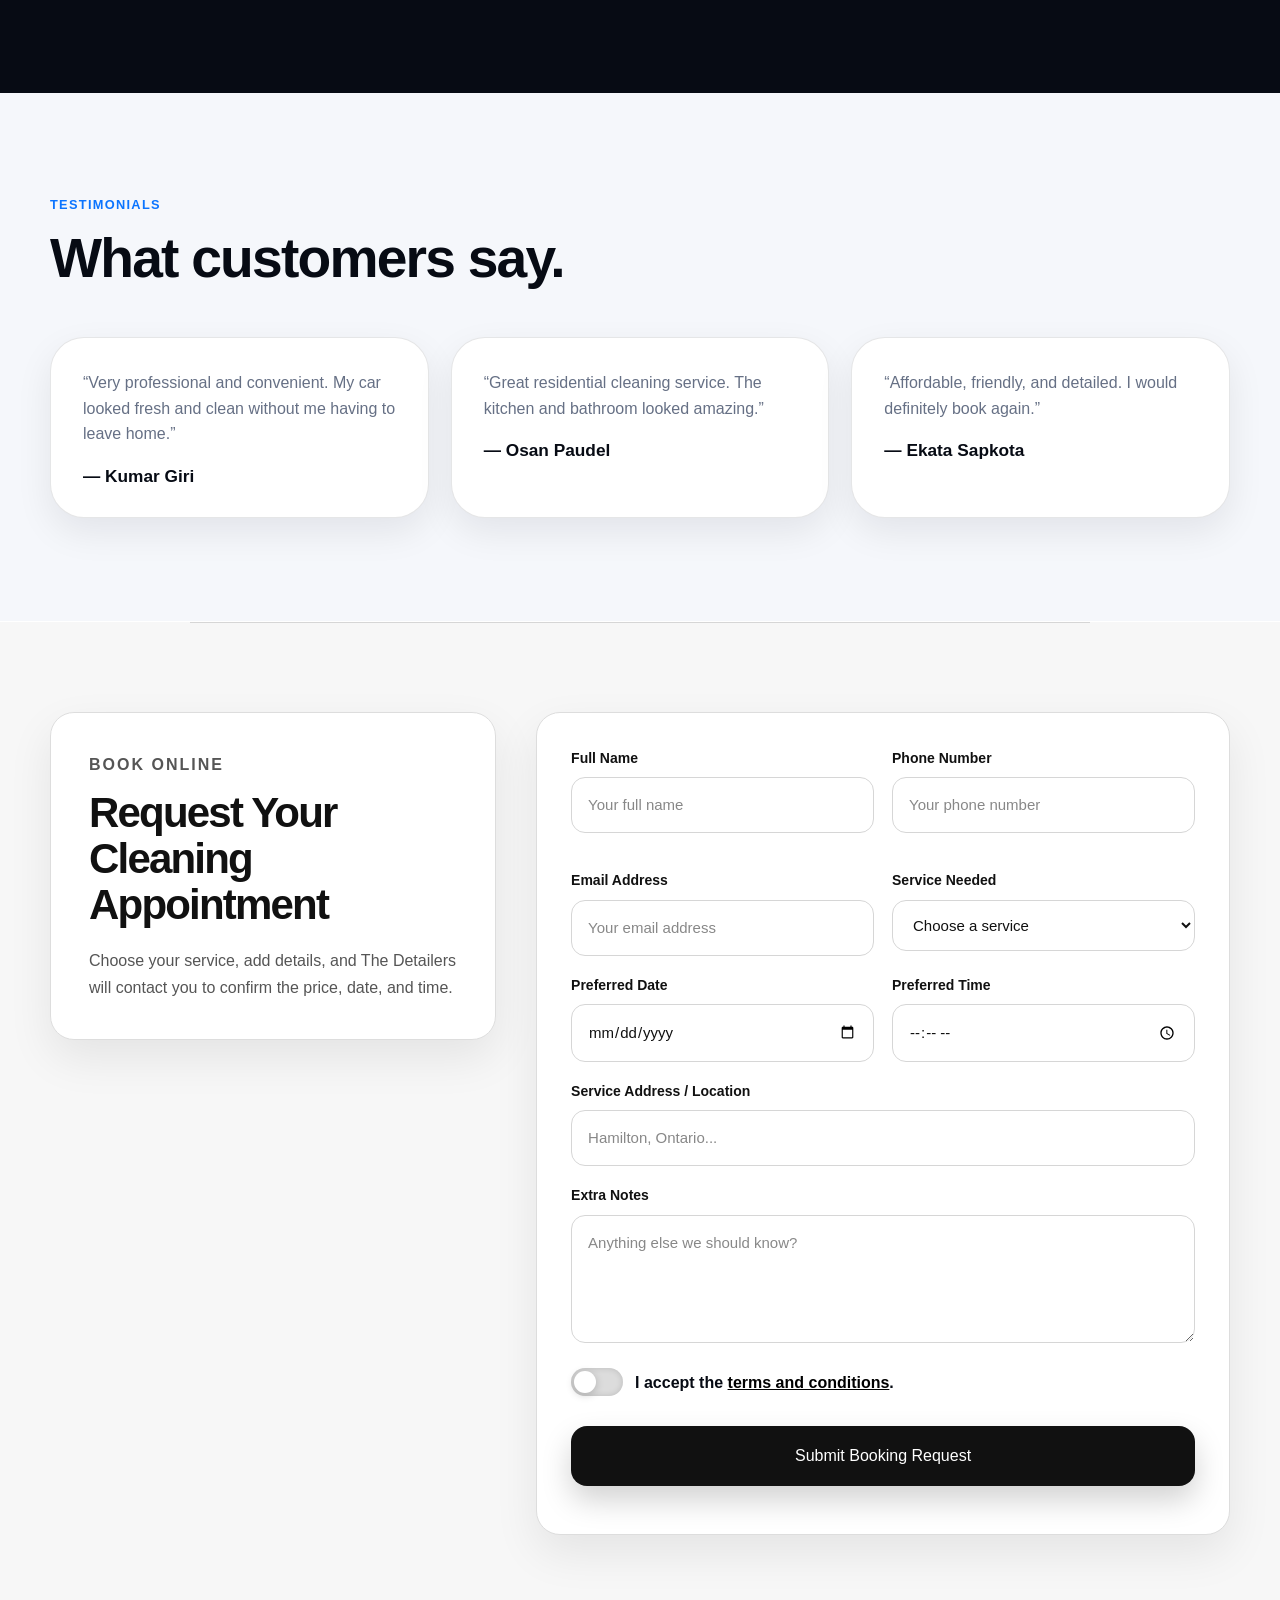
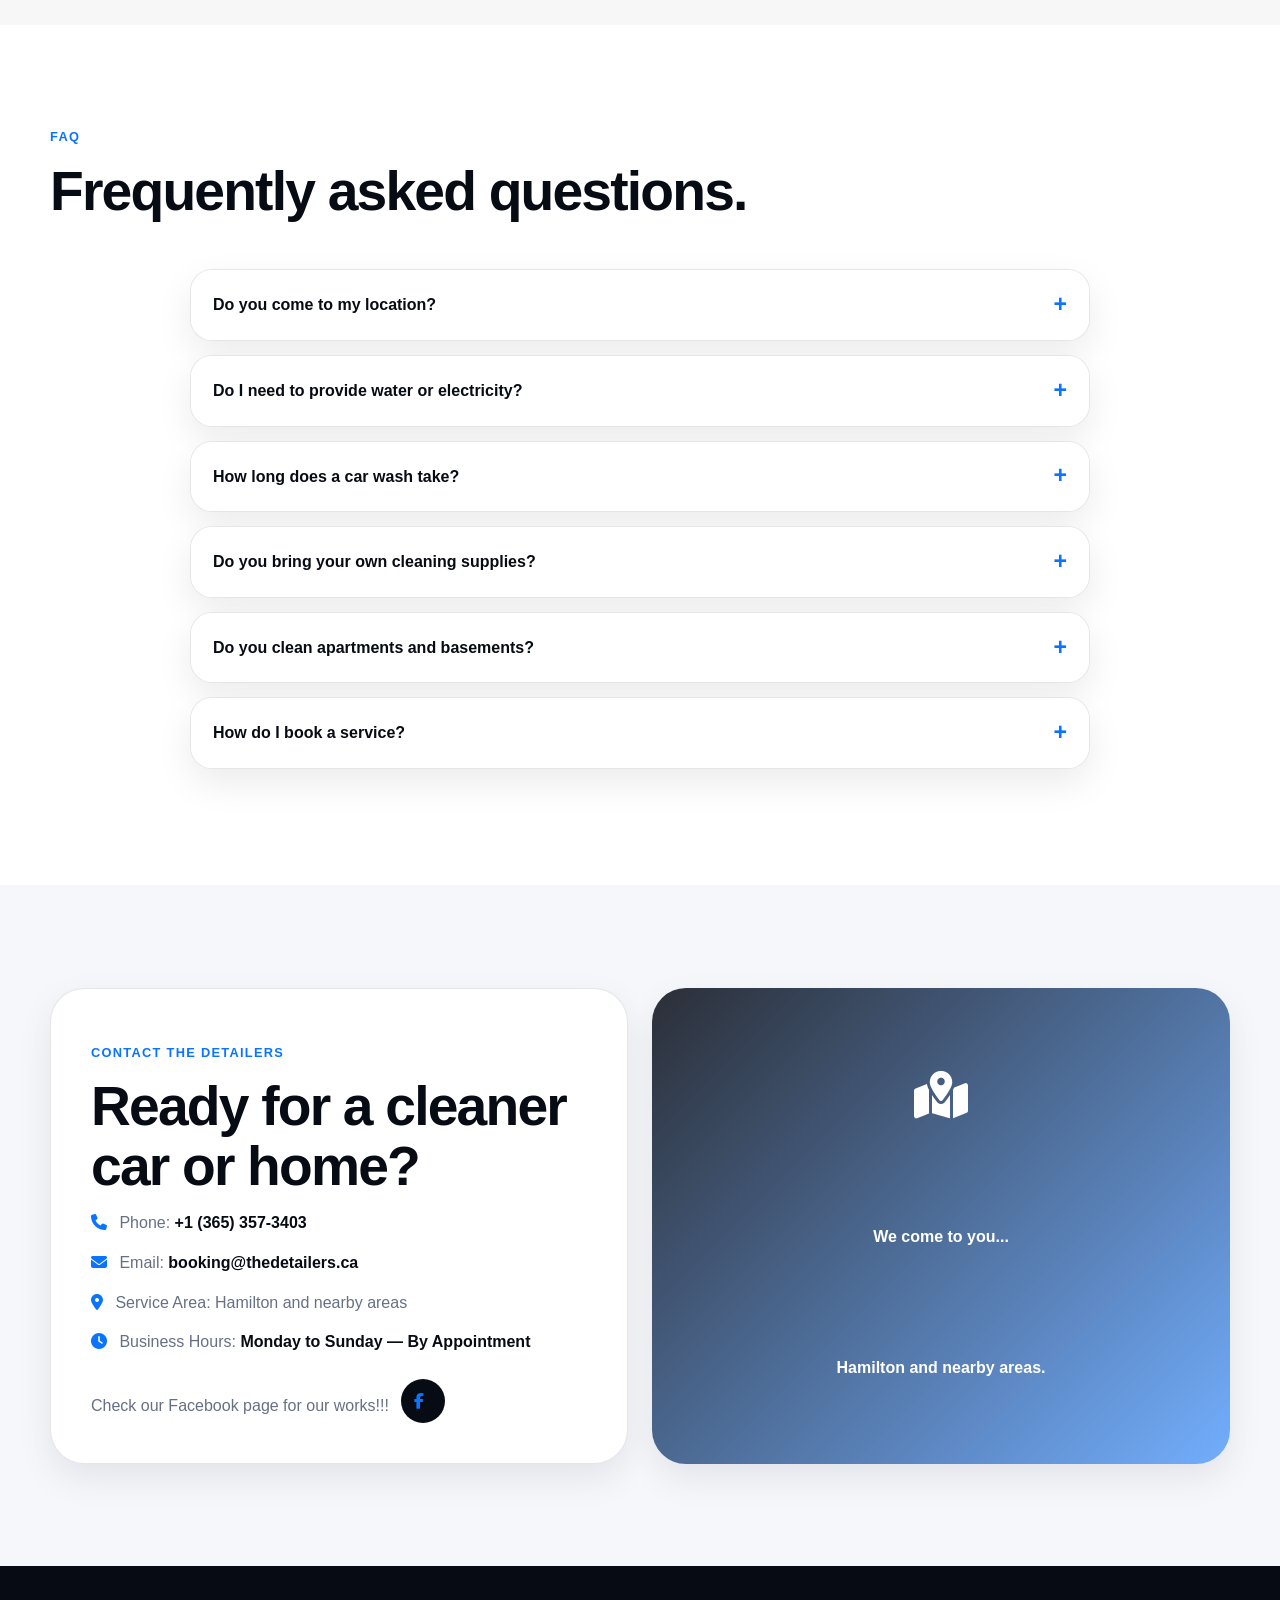
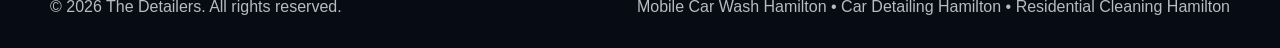
==== commit b17269b3: "Update index.html" ====
--- a/index.html
+++ b/index.html
@@ -554,7 +554,7 @@
     <section id="services" class="section services-section">
       <div class="container">
         <div class="section-heading reveal">
-          <p class="eyebrow">Our Services</p>
+          <p class="eyebrow">Our Add-On Services</p>
           <h2>Professional cleaning services in Hamilton.</h2>
           <p>
             Choose from mobile car wash, car detailing, residential cleaning,
@@ -565,7 +565,7 @@
         <!-- Car Wash Services -->
         <div id="carwash" class="service-group">
           <div class="group-heading reveal">
-            <h3>Mobile Car Wash / Auto Detailing</h3>
+            <h3>Mobile Car Wash / Auto Detailing Add-Ons</h3>
             <p>Mobile car wash Hamilton and car detailing Hamilton services.</p>
           </div>
 
@@ -578,7 +578,7 @@
 
             <article class="service-card reveal">
               <i class="fa-solid fa-broom"></i>
-              <h4>Interior Vacuum</h4>
+              <h4>Interior Vacuum<br><b>$29.99</b></h4>
               <p>Seats, mats, carpets, and interior areas vacuumed properly.</p>
             </article>
 
@@ -593,16 +593,28 @@
               <h4>Window Cleaning<br>(included)</h4>
               <p>Interior and exterior glass cleaning for better visibility.</p>
             </article>
-
-            <article class="service-card reveal">
+            
+             <article class="service-card reveal">
               <i class="fa-solid fa-circle-notch"></i>
-              <h4>Tire Shine</h4>
+              <h4>Carpet/Seat Stain Removal<br><b>$59.99</b></h4>
               <p>Clean tire finish that improves your vehicle’s appearance.</p>
             </article>
+            
+           <article class="service-card reveal">
+              <i class="fa-solid fa-circle-notch"></i>
+              <h4>Rims & Tire Shine <br><b>$49.99</b></h4>
+              <p>Clean tires and rims finish that improves your vehicle’s overall appearance.</p>
+            </article>
+
+            <article class="service-card reveal">
+              <i class="fa-solid fa-circle-notch"></i>
+              <h4>Tire Shine (only)<br><b>$29.99</b></h4>
+              <p>Clean tire finish that improves your vehicle’s appearance.</p>
+            </article>
 
             <article class="service-card reveal">
               <i class="fa-solid fa-wand-magic-sparkles"></i>
-              <h4>Waxing</h4>
+              <h4>Waxing<br><b>$59.99</b></h4>
               <p>Extra shine and protection for your vehicle exterior.</p>
             </article>
 
@@ -614,13 +626,13 @@
 
             <article class="service-card reveal">
               <i class="fa-solid fa-droplet"></i>
-              <h4>Salt & Stain Removal</h4>
+              <h4>Salt & Stain Removal<br><b>$49.99</b></h4>
               <p>Helps clean winter salt marks, stains, and buildup.</p>
             </article>
 
             <article class="service-card reveal">
               <i class="fa-solid fa-paw"></i>
-              <h4>Pet Hair Removal</h4>
+              <h4>Pet Hair Removal<br><b>$59.99</b></h4>
               <p>Extra attention for seats, mats, and carpets with pet hair.</p>
             </article>
           </div>
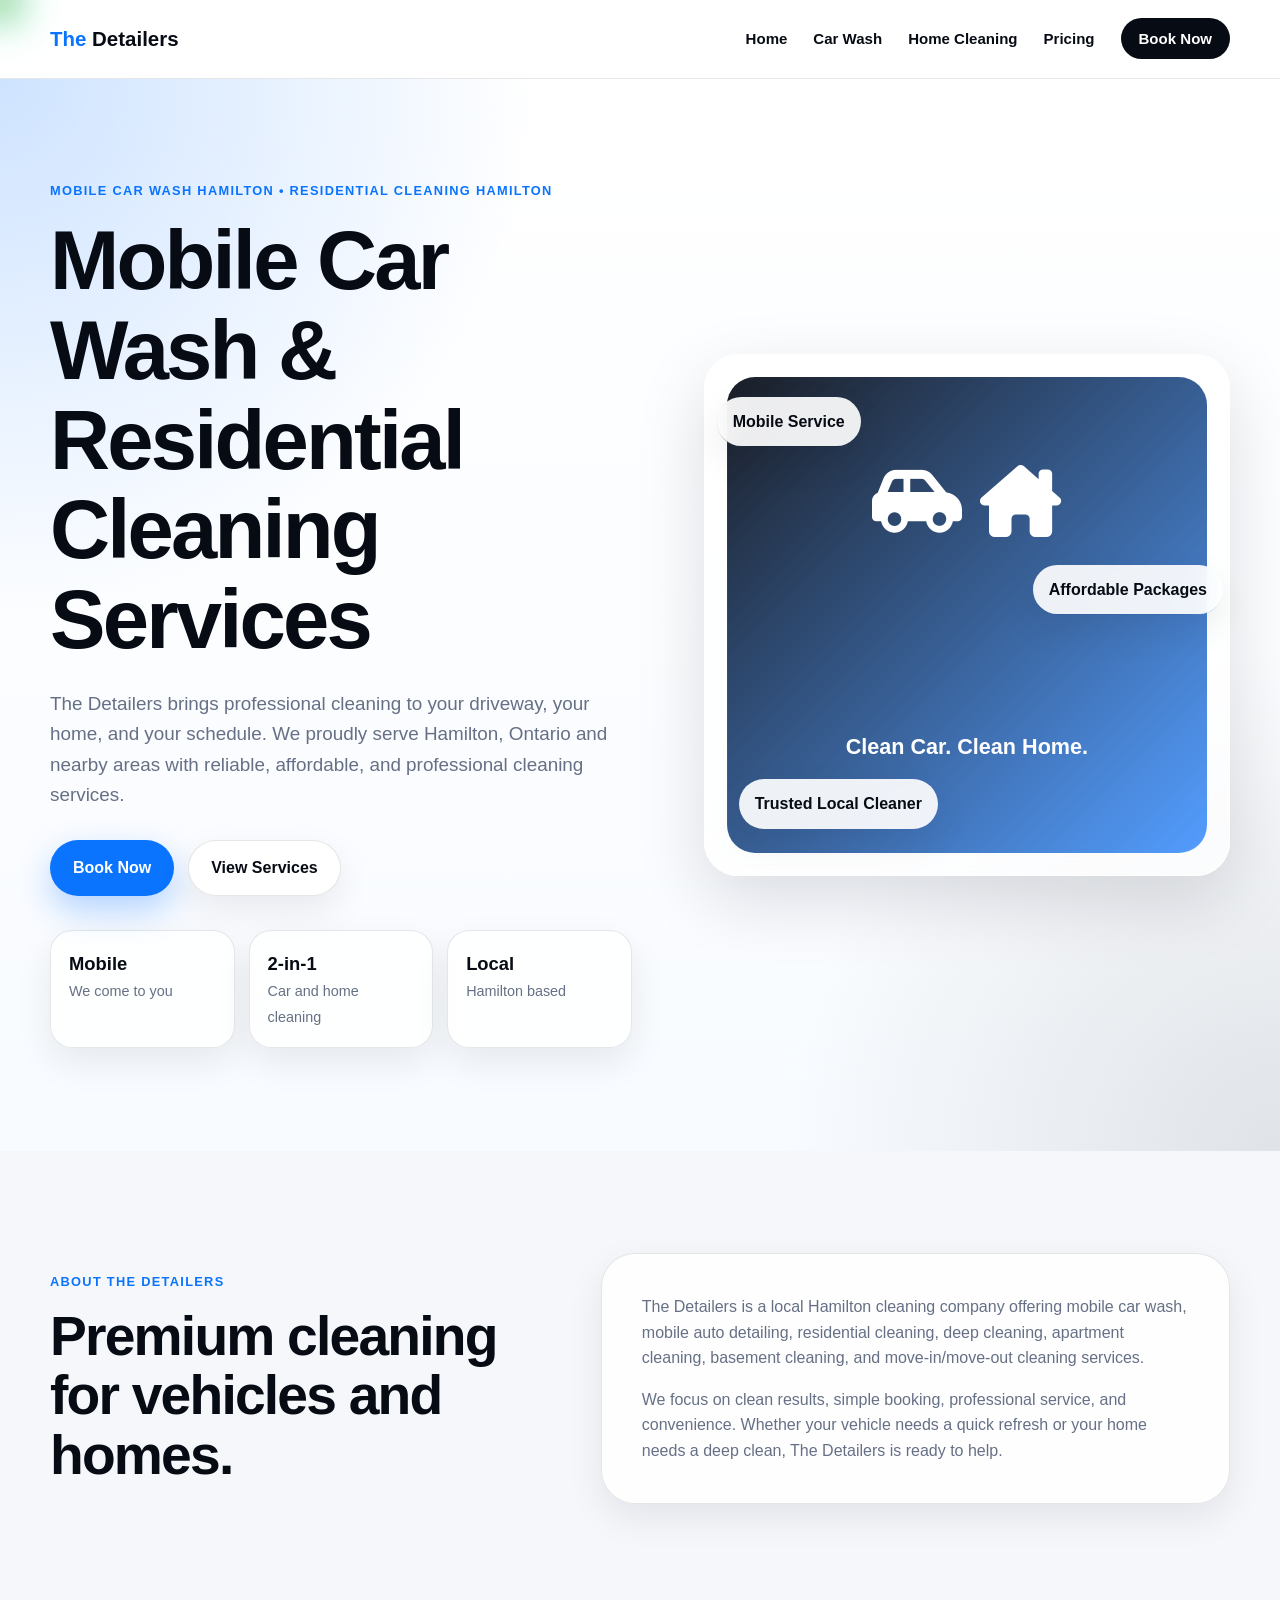
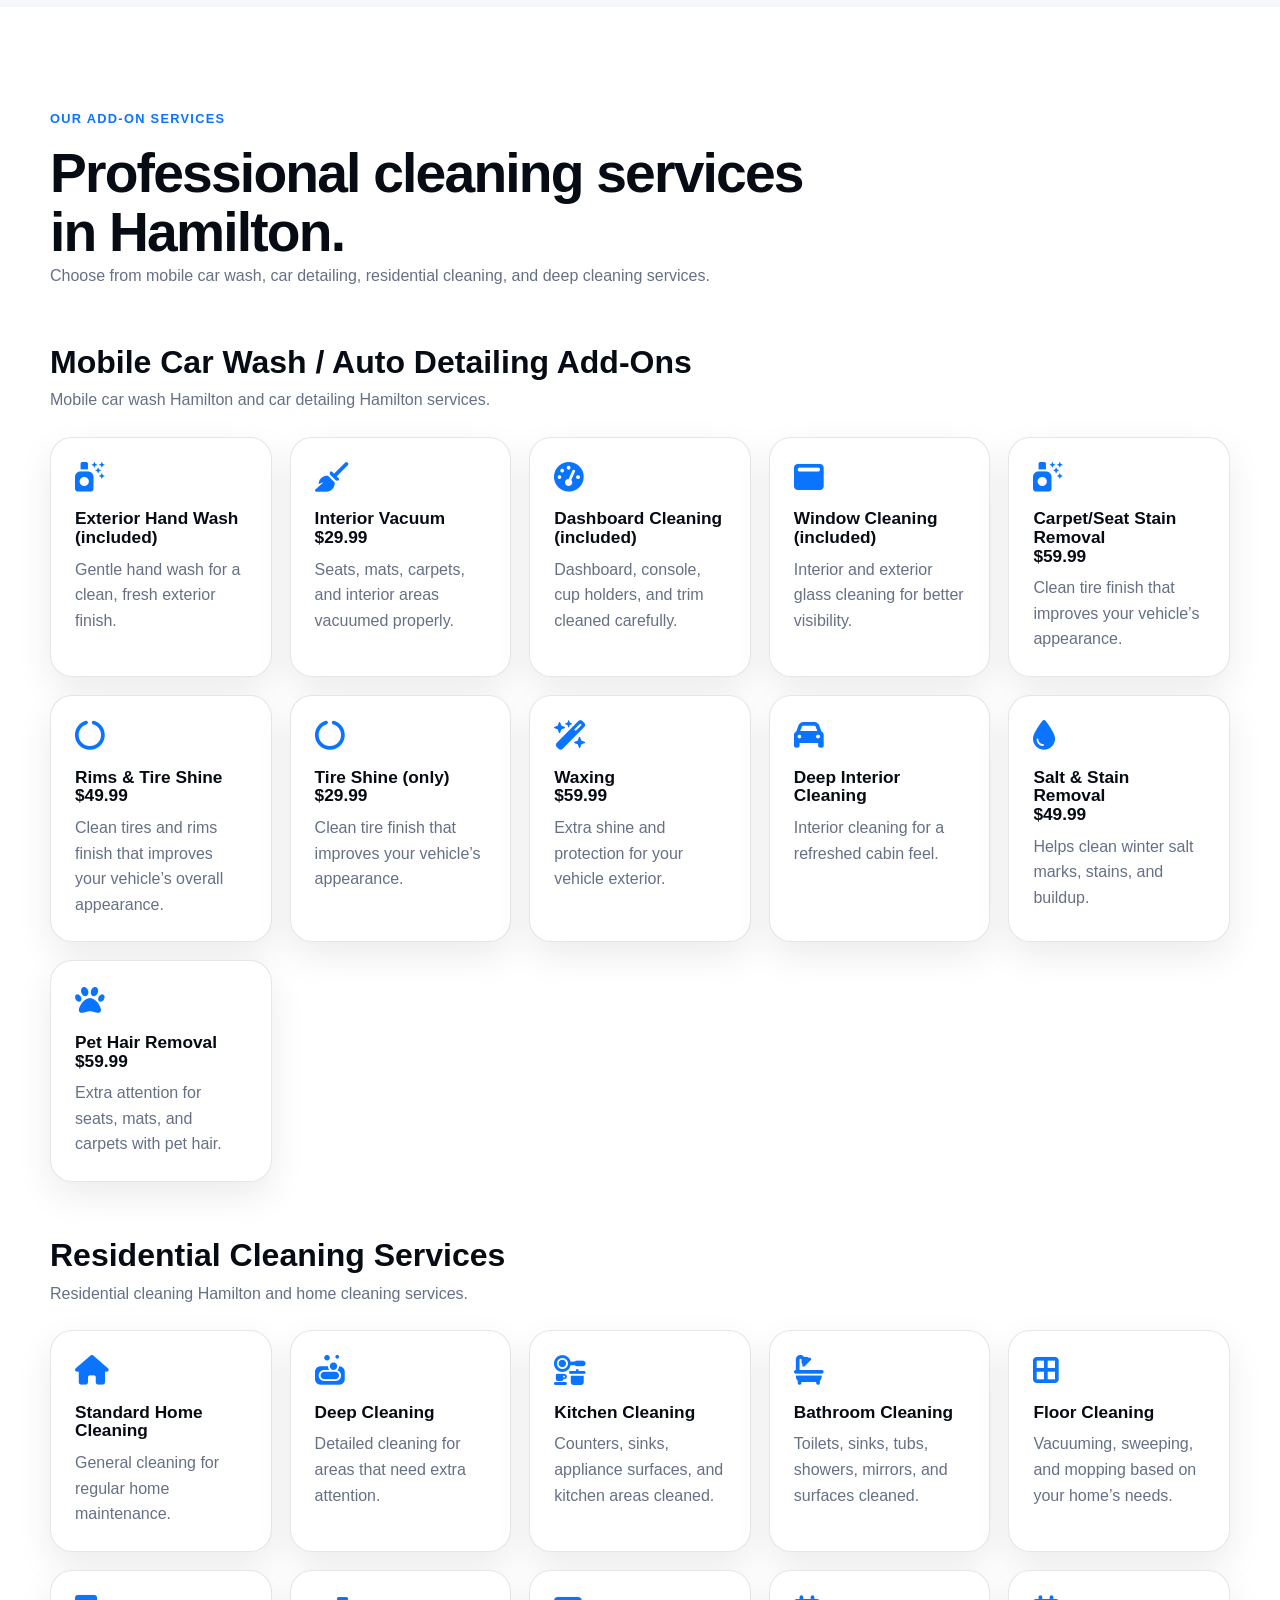
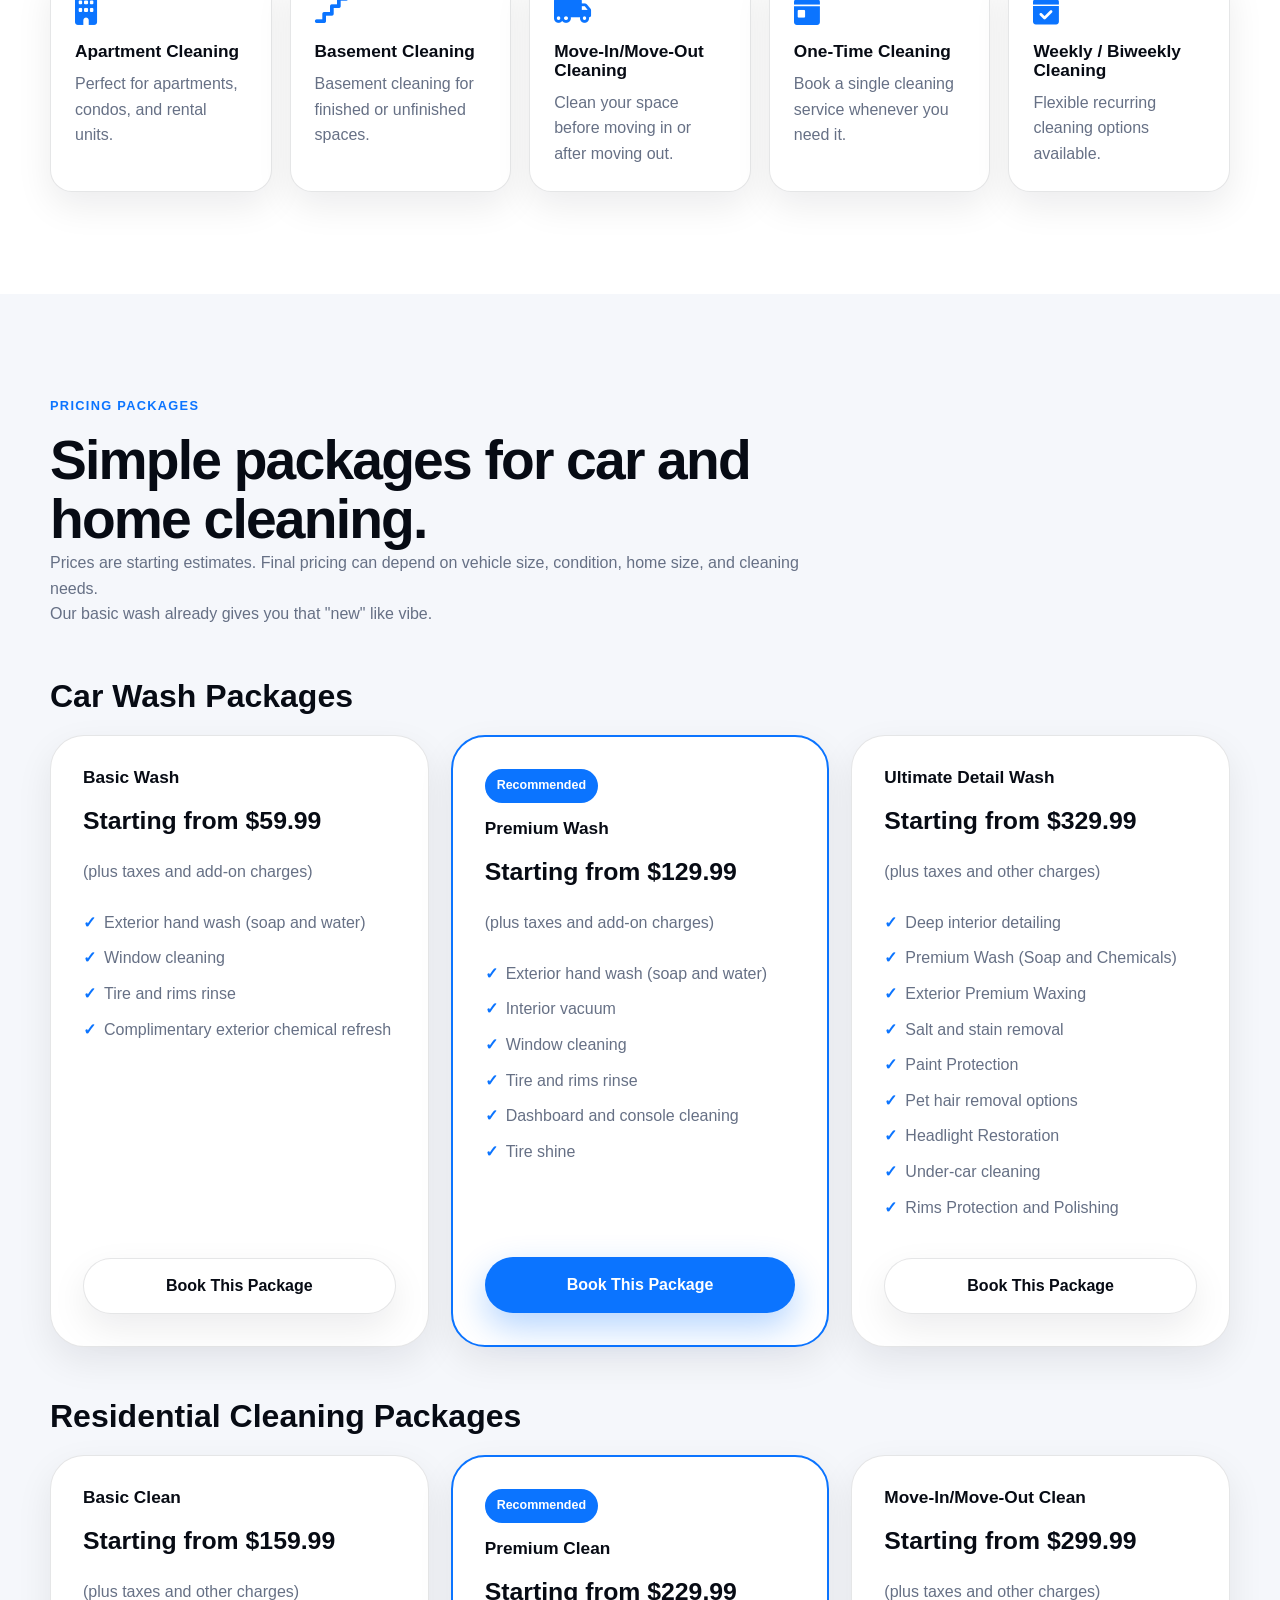
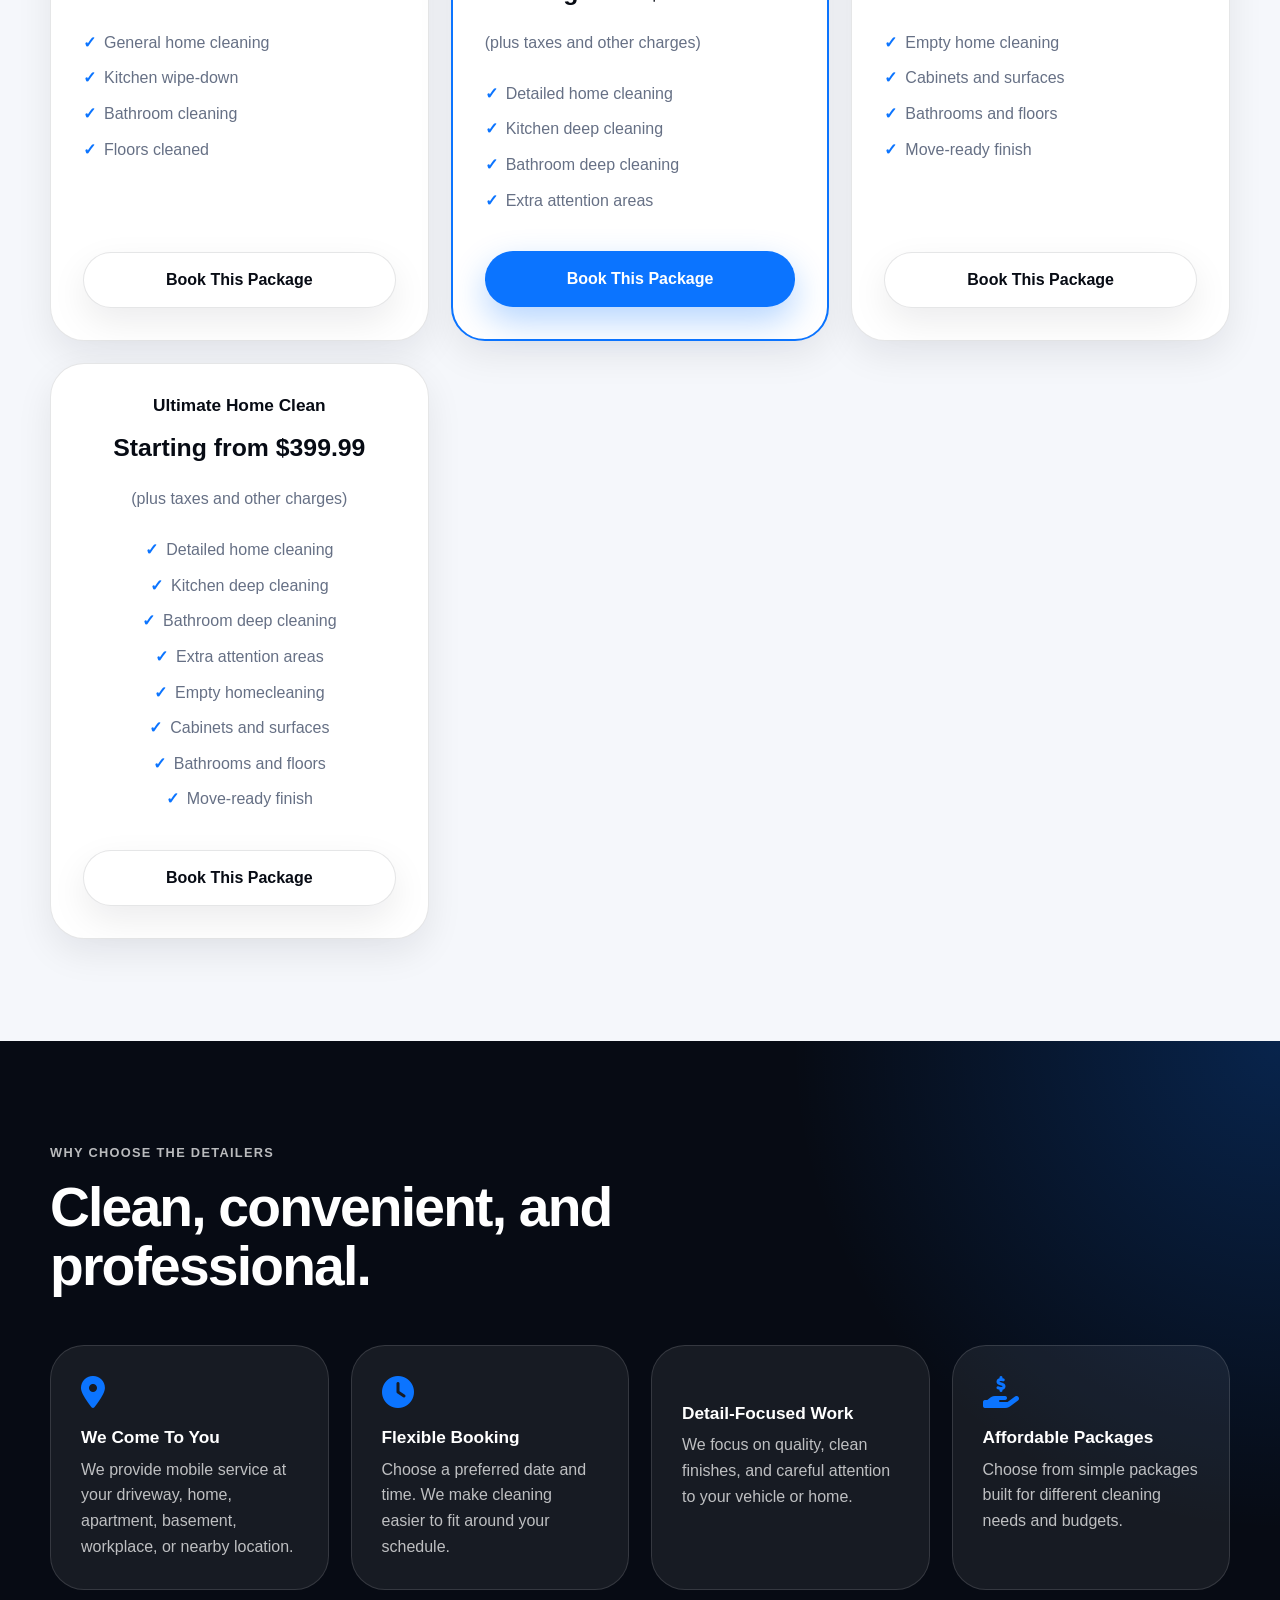
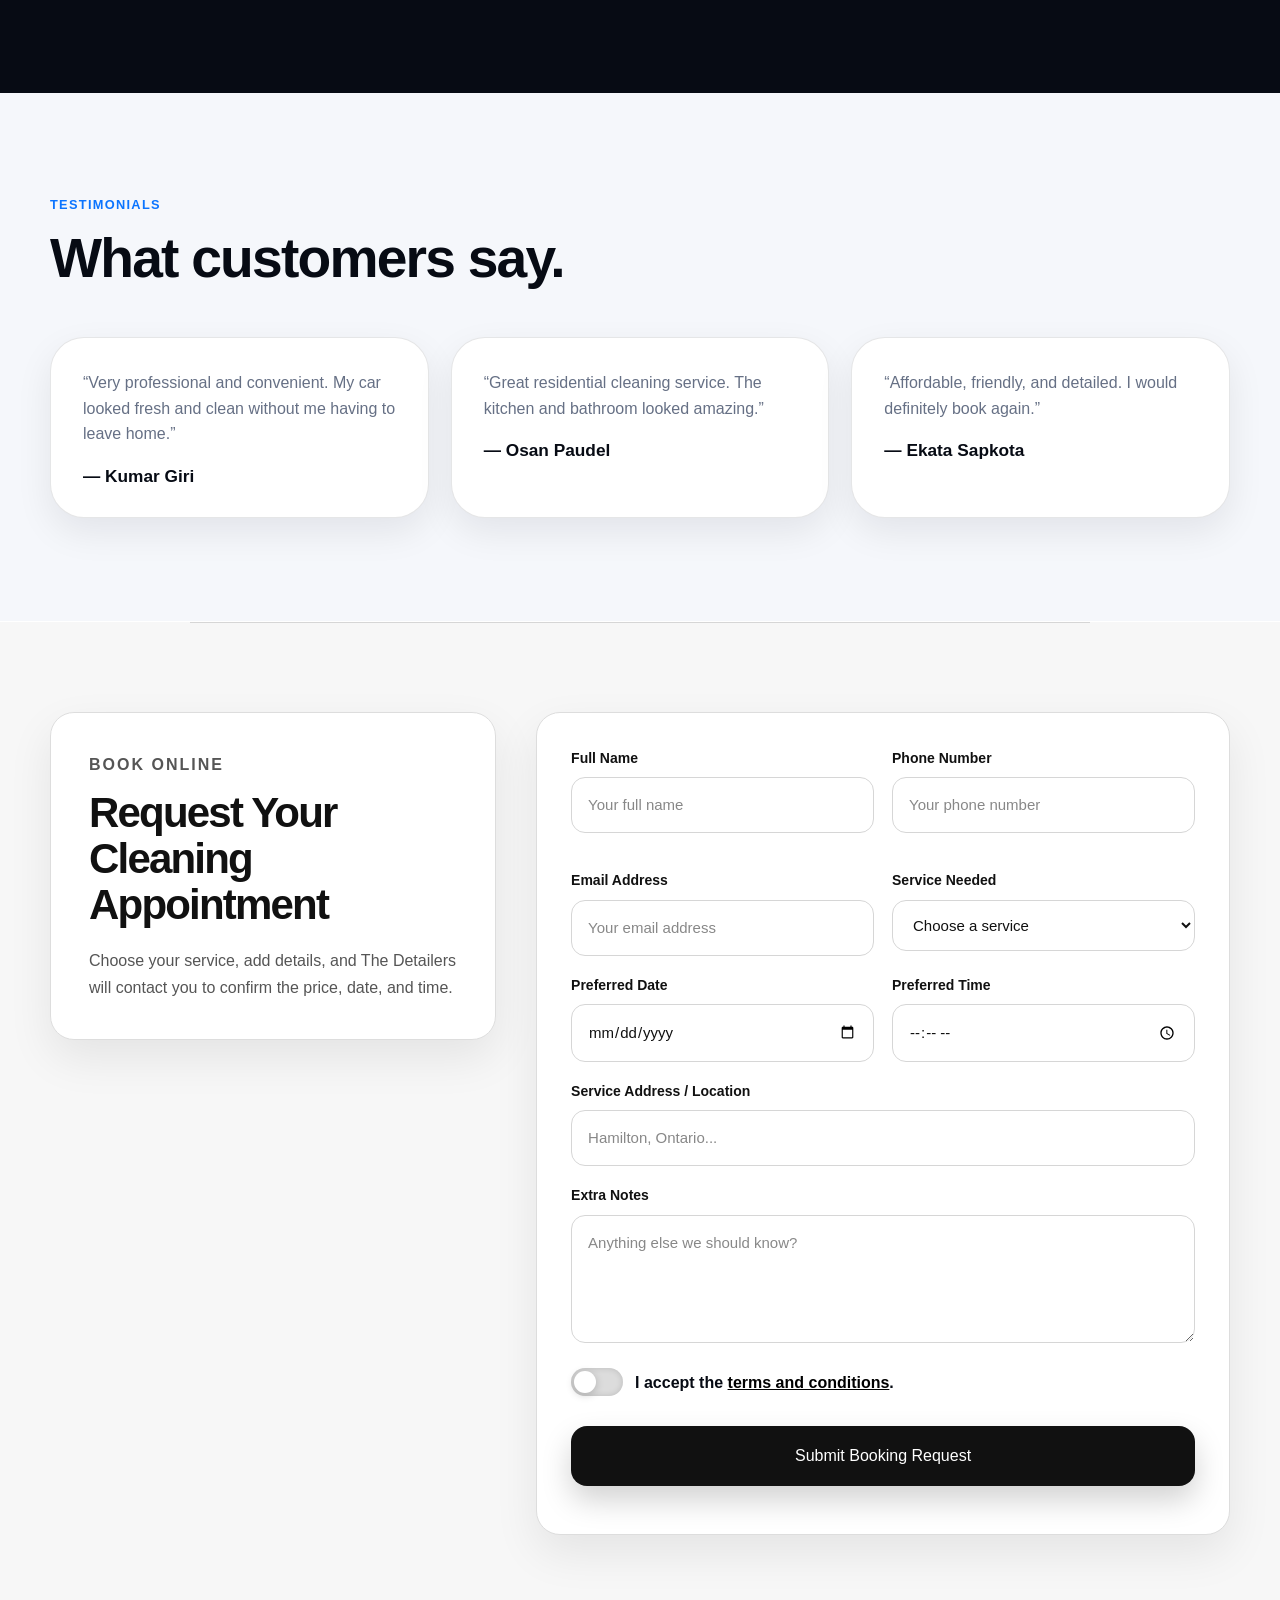
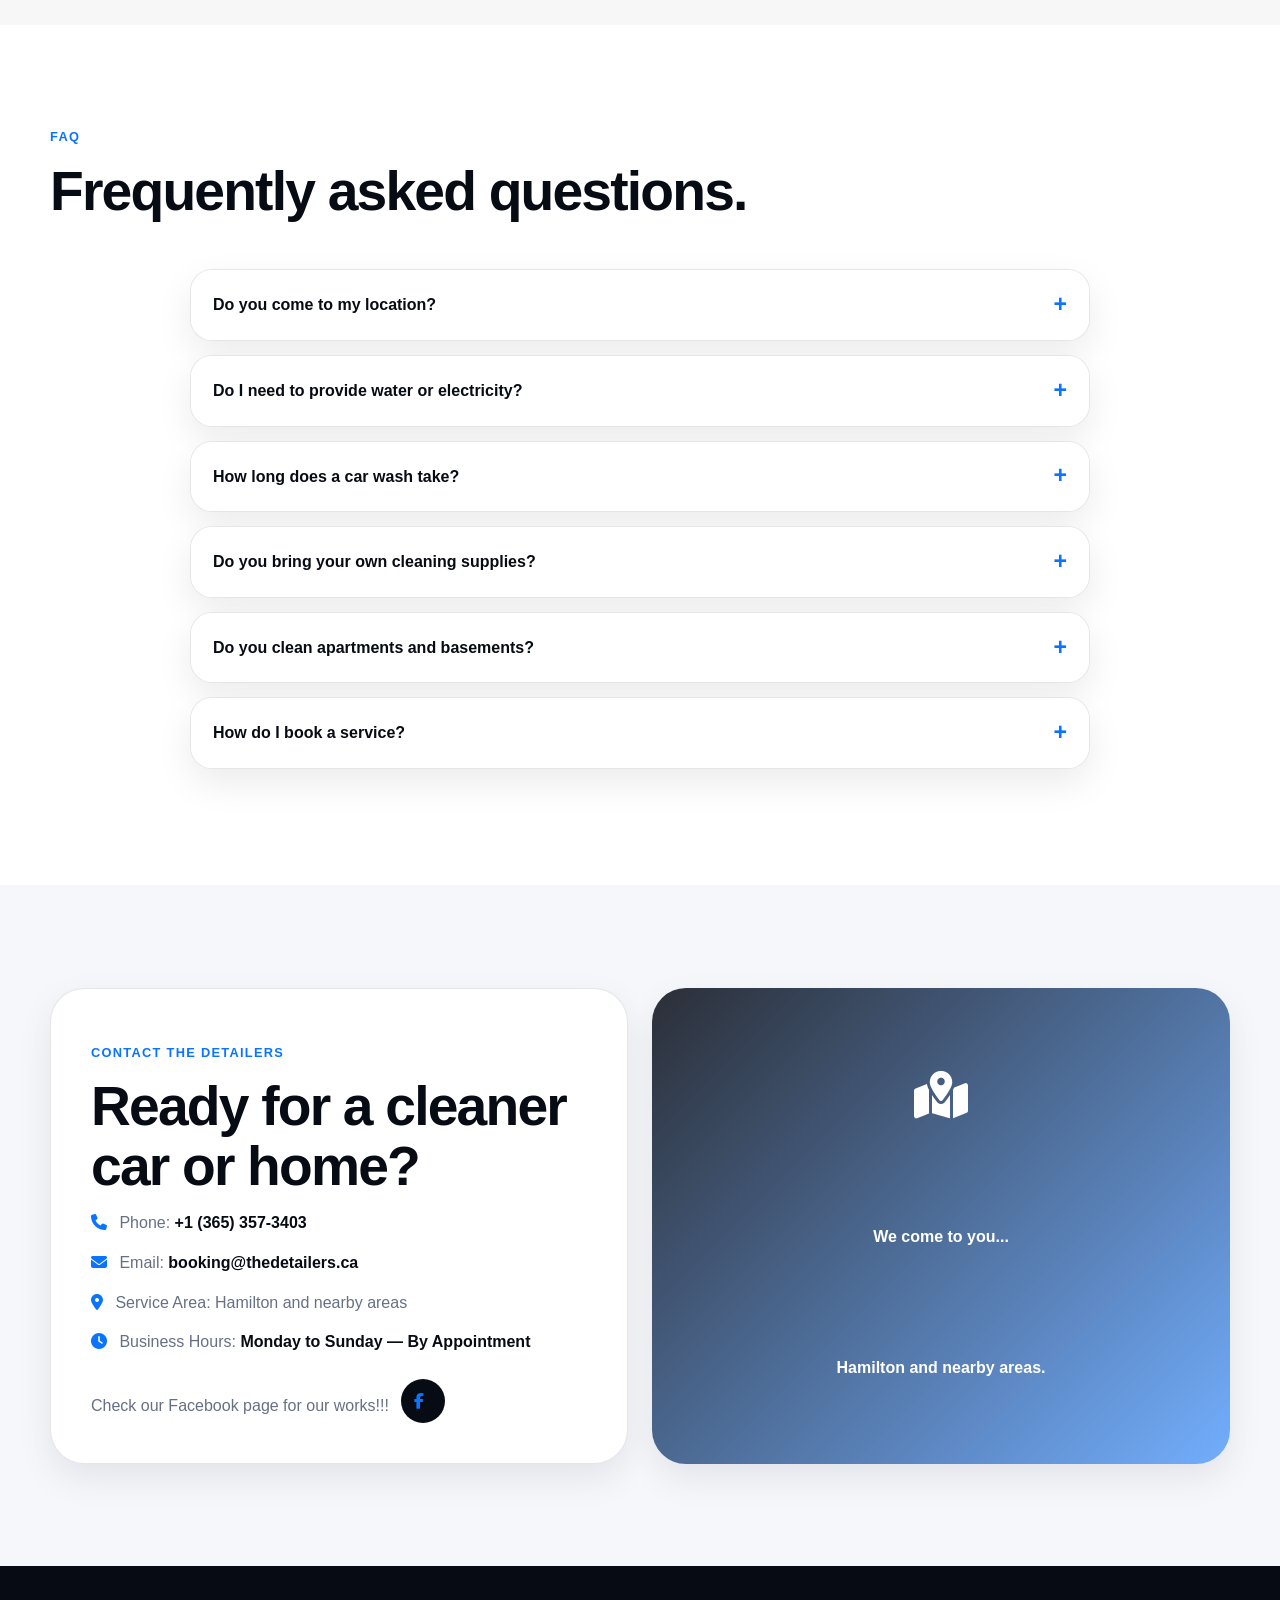
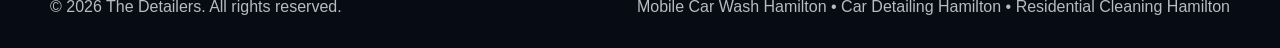
==== commit a994f81a: "Update index.html" ====
--- a/index.html
+++ b/index.html
@@ -595,7 +595,7 @@
             </article>
             
              <article class="service-card reveal">
-              <i class="fa-solid fa-circle-notch"></i>
+             <i class="fa-solid fa-spray-can-sparkles"></i>
               <h4>Carpet/Seat Stain Removal<br><b>$59.99</b></h4>
               <p>Clean tire finish that improves your vehicle’s appearance.</p>
             </article>
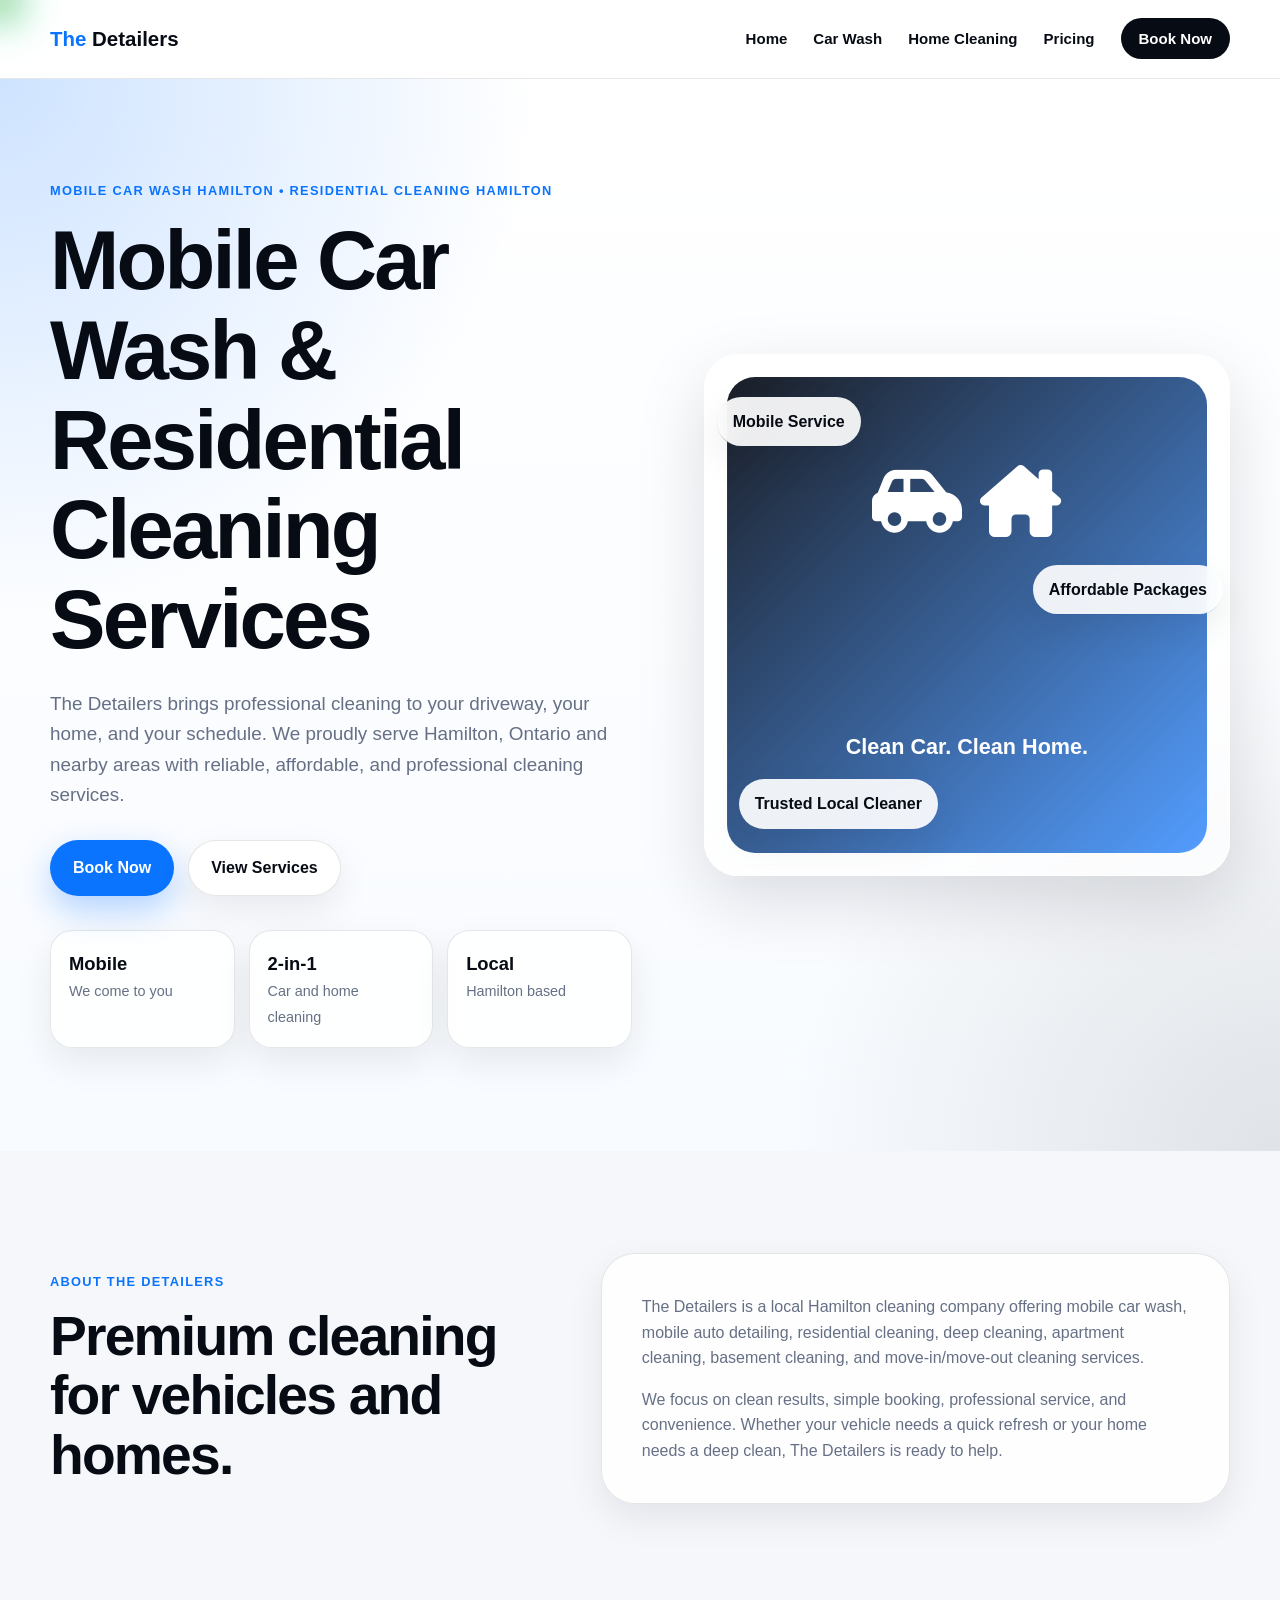
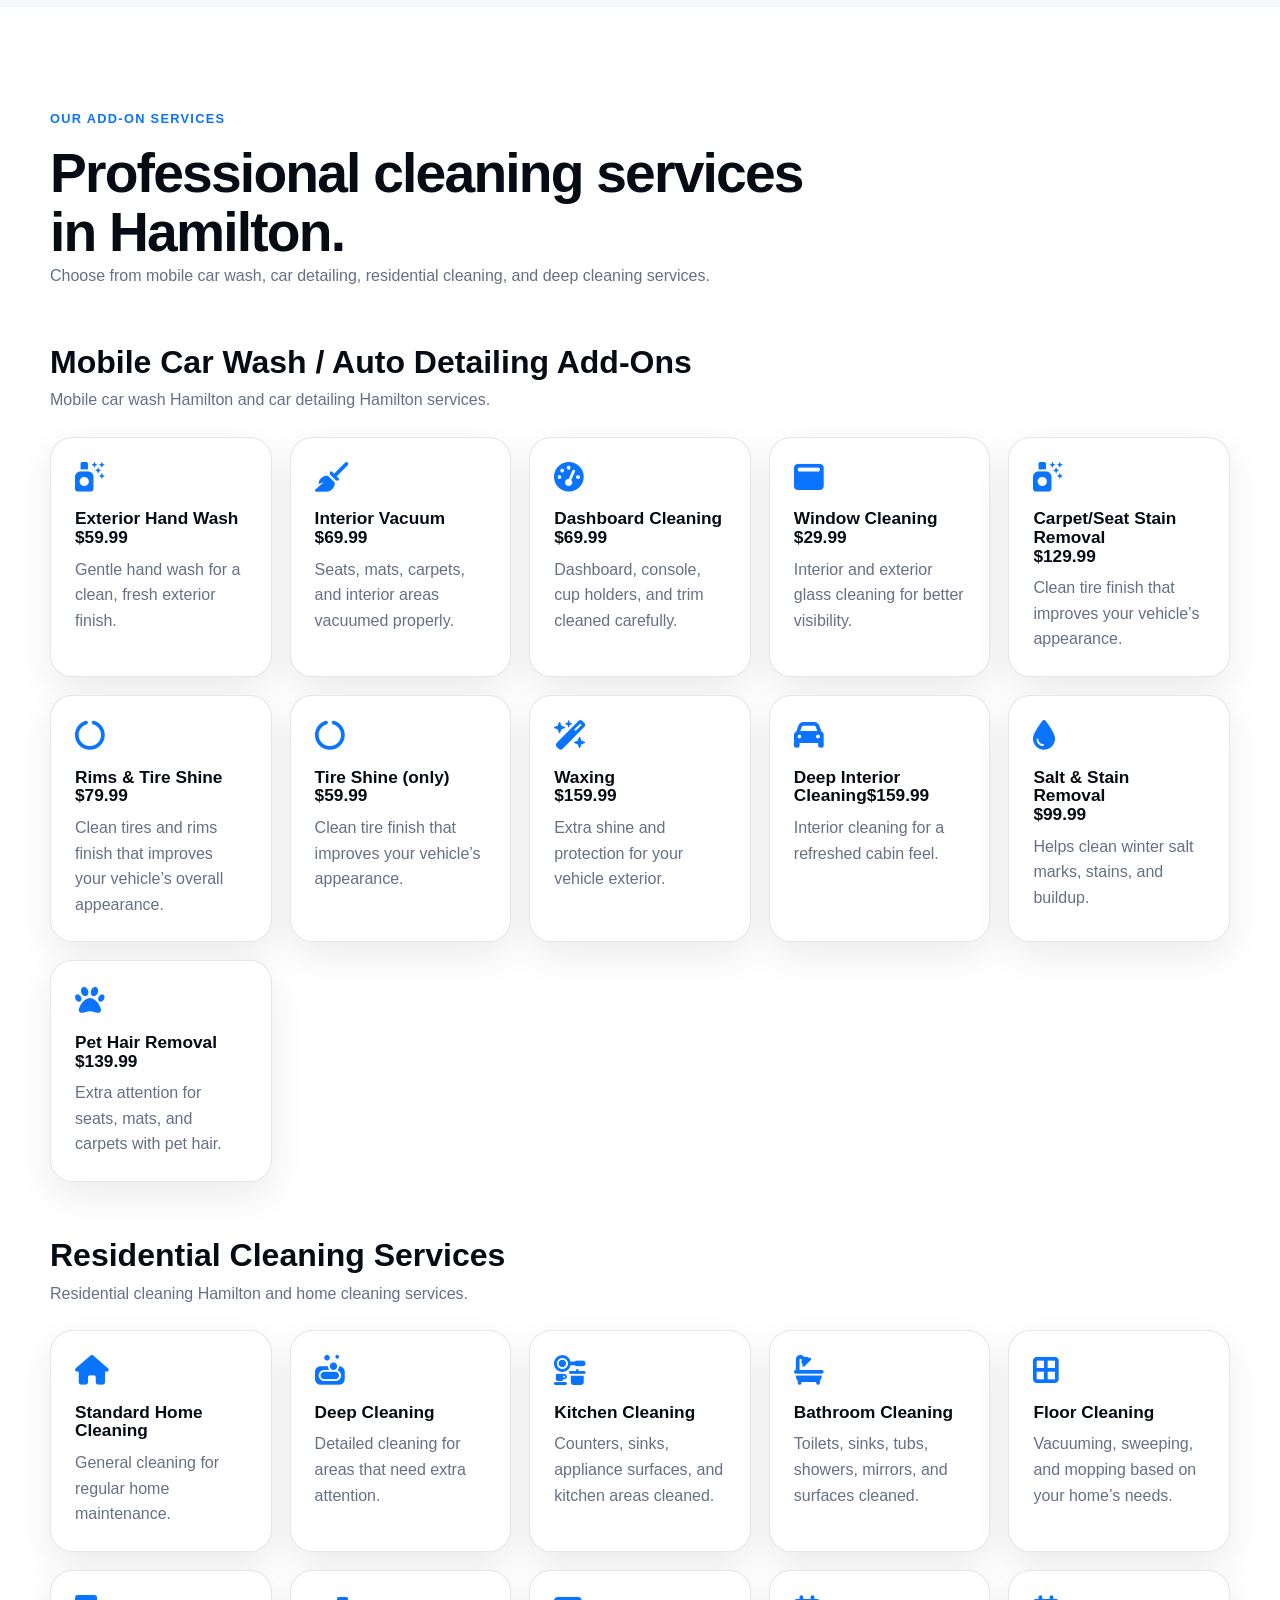
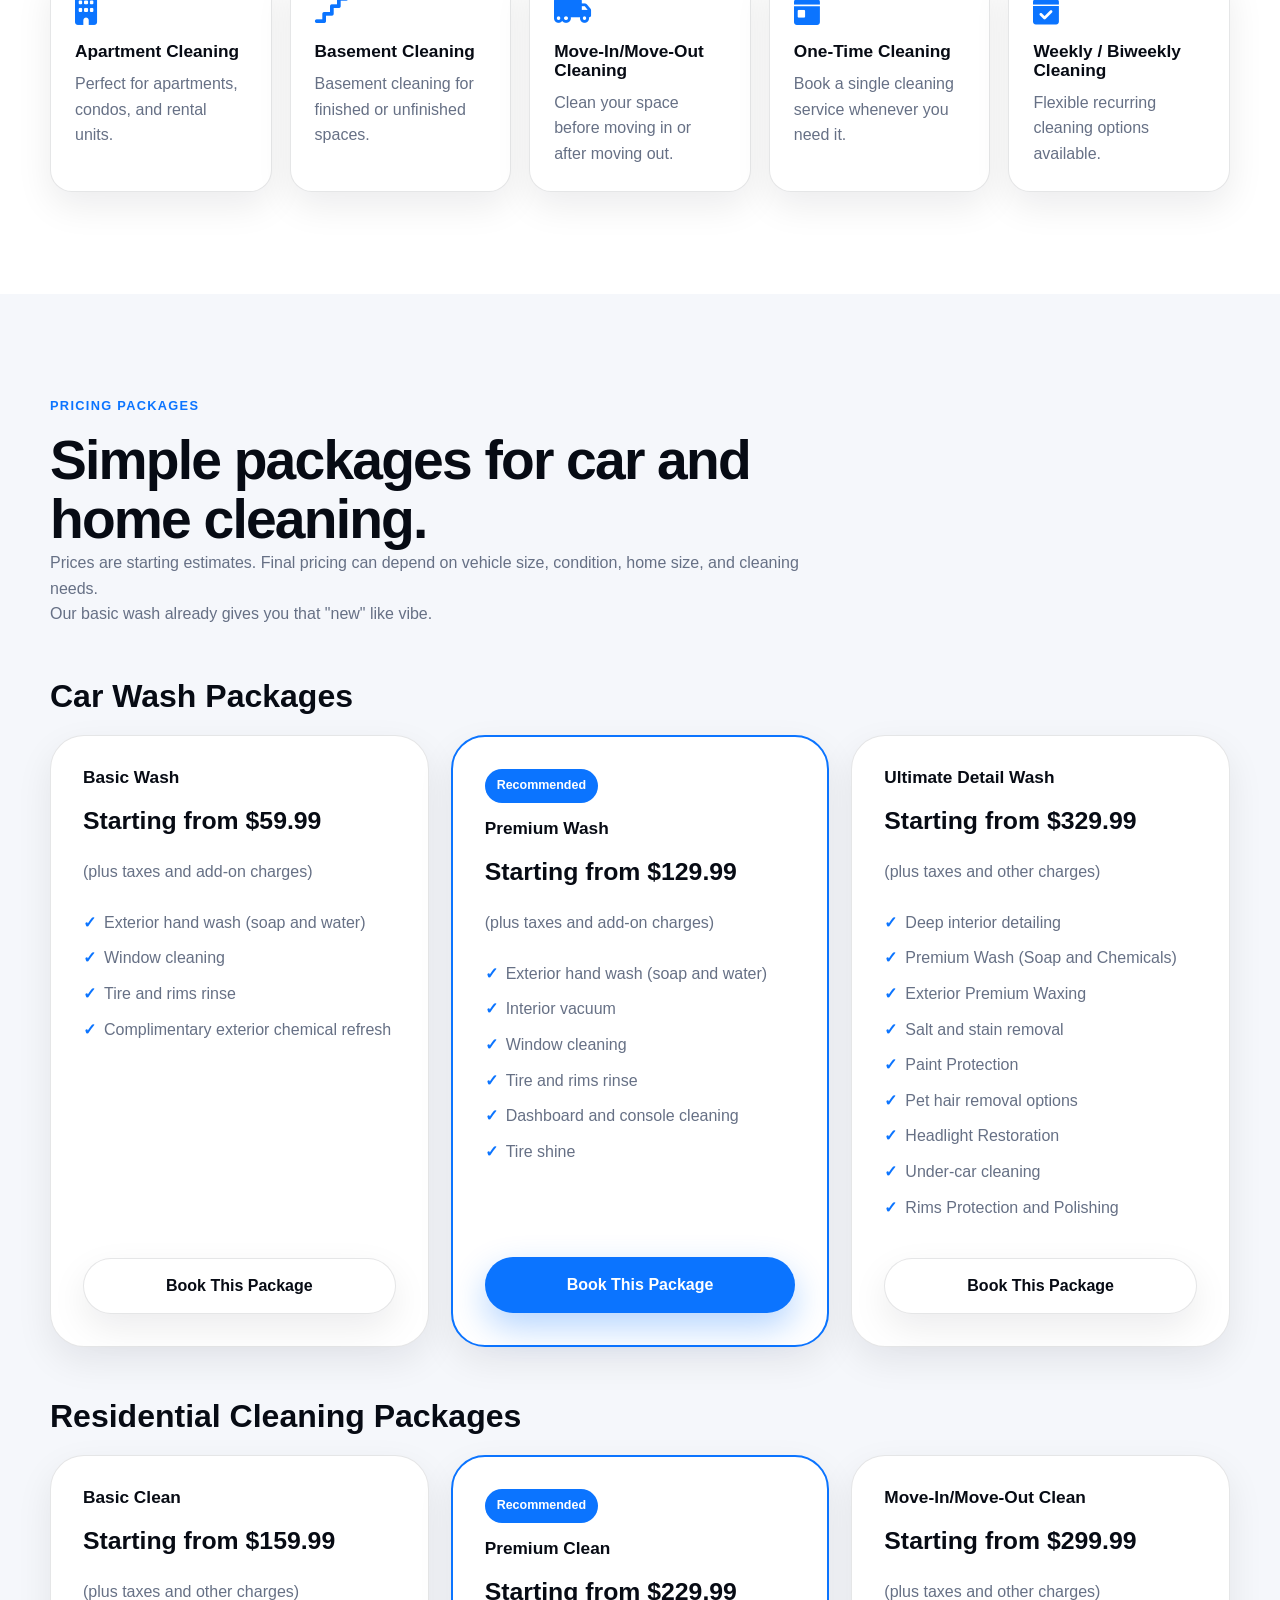
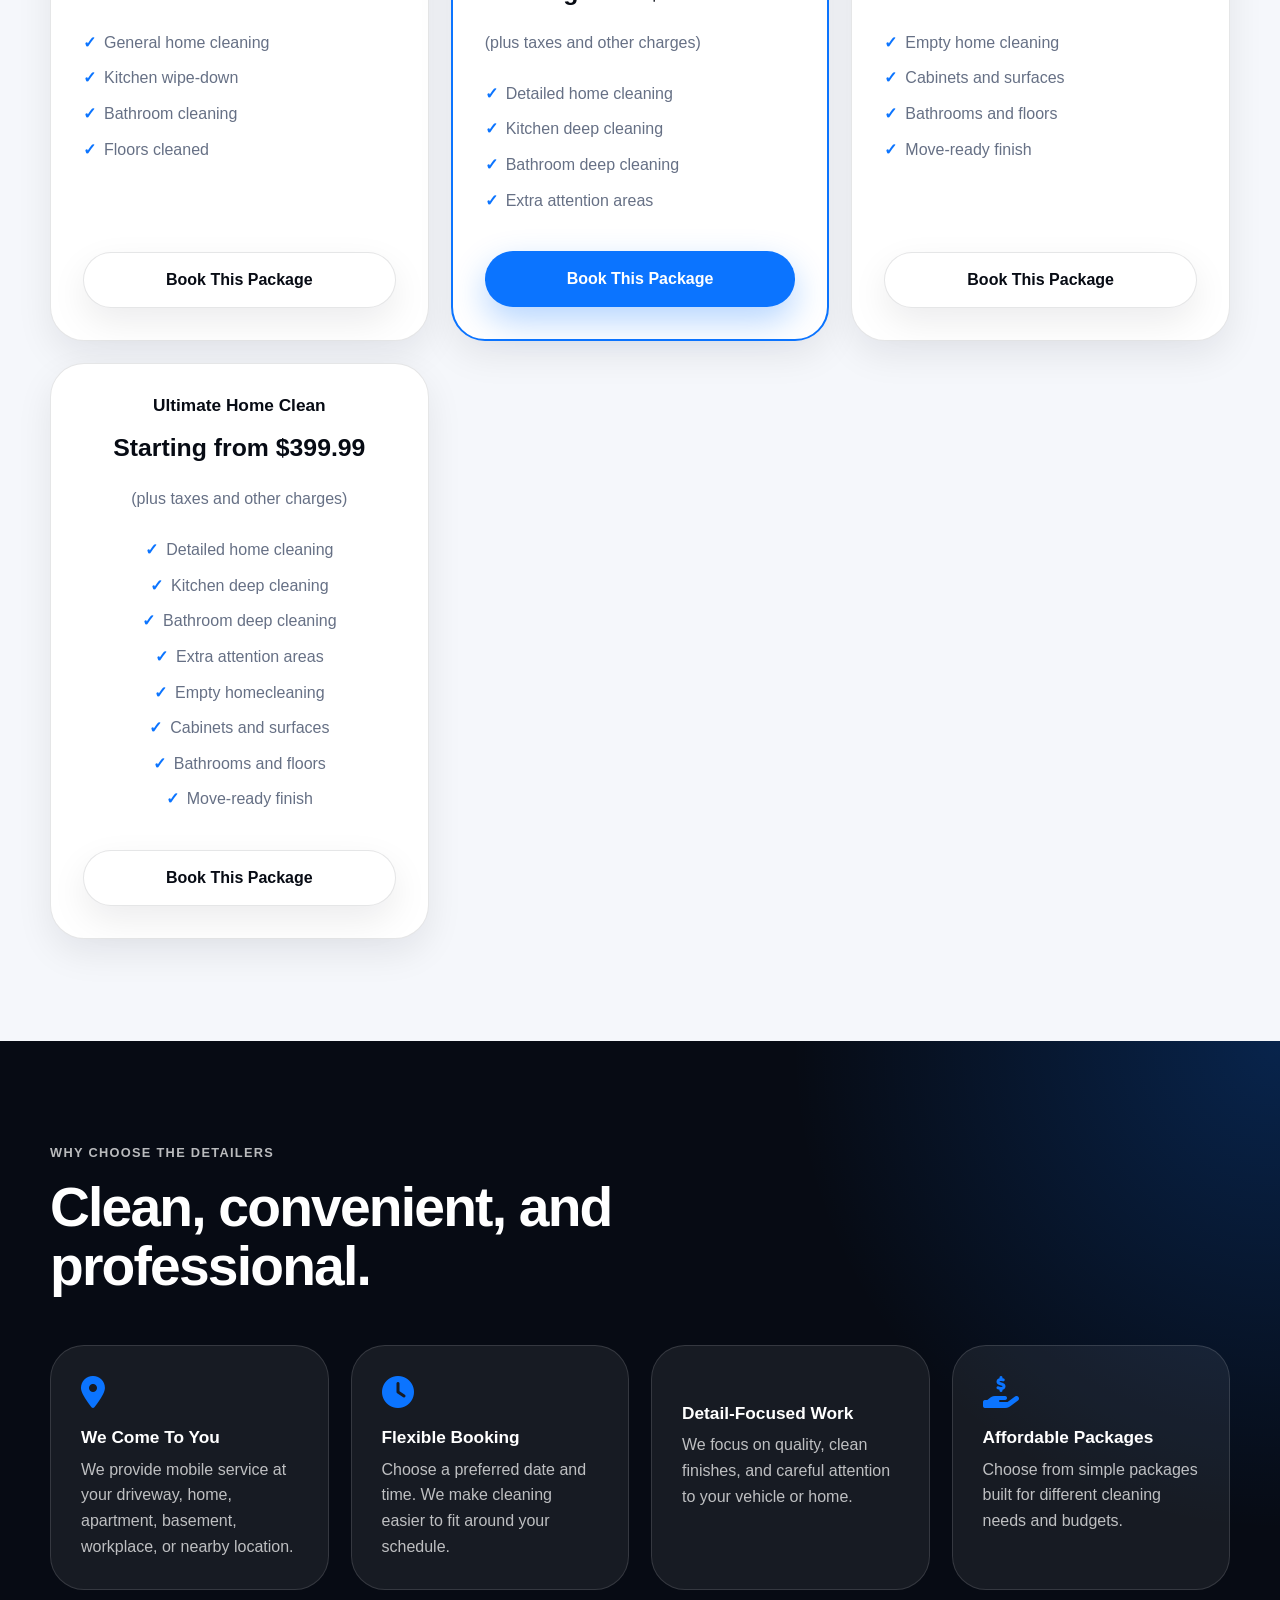
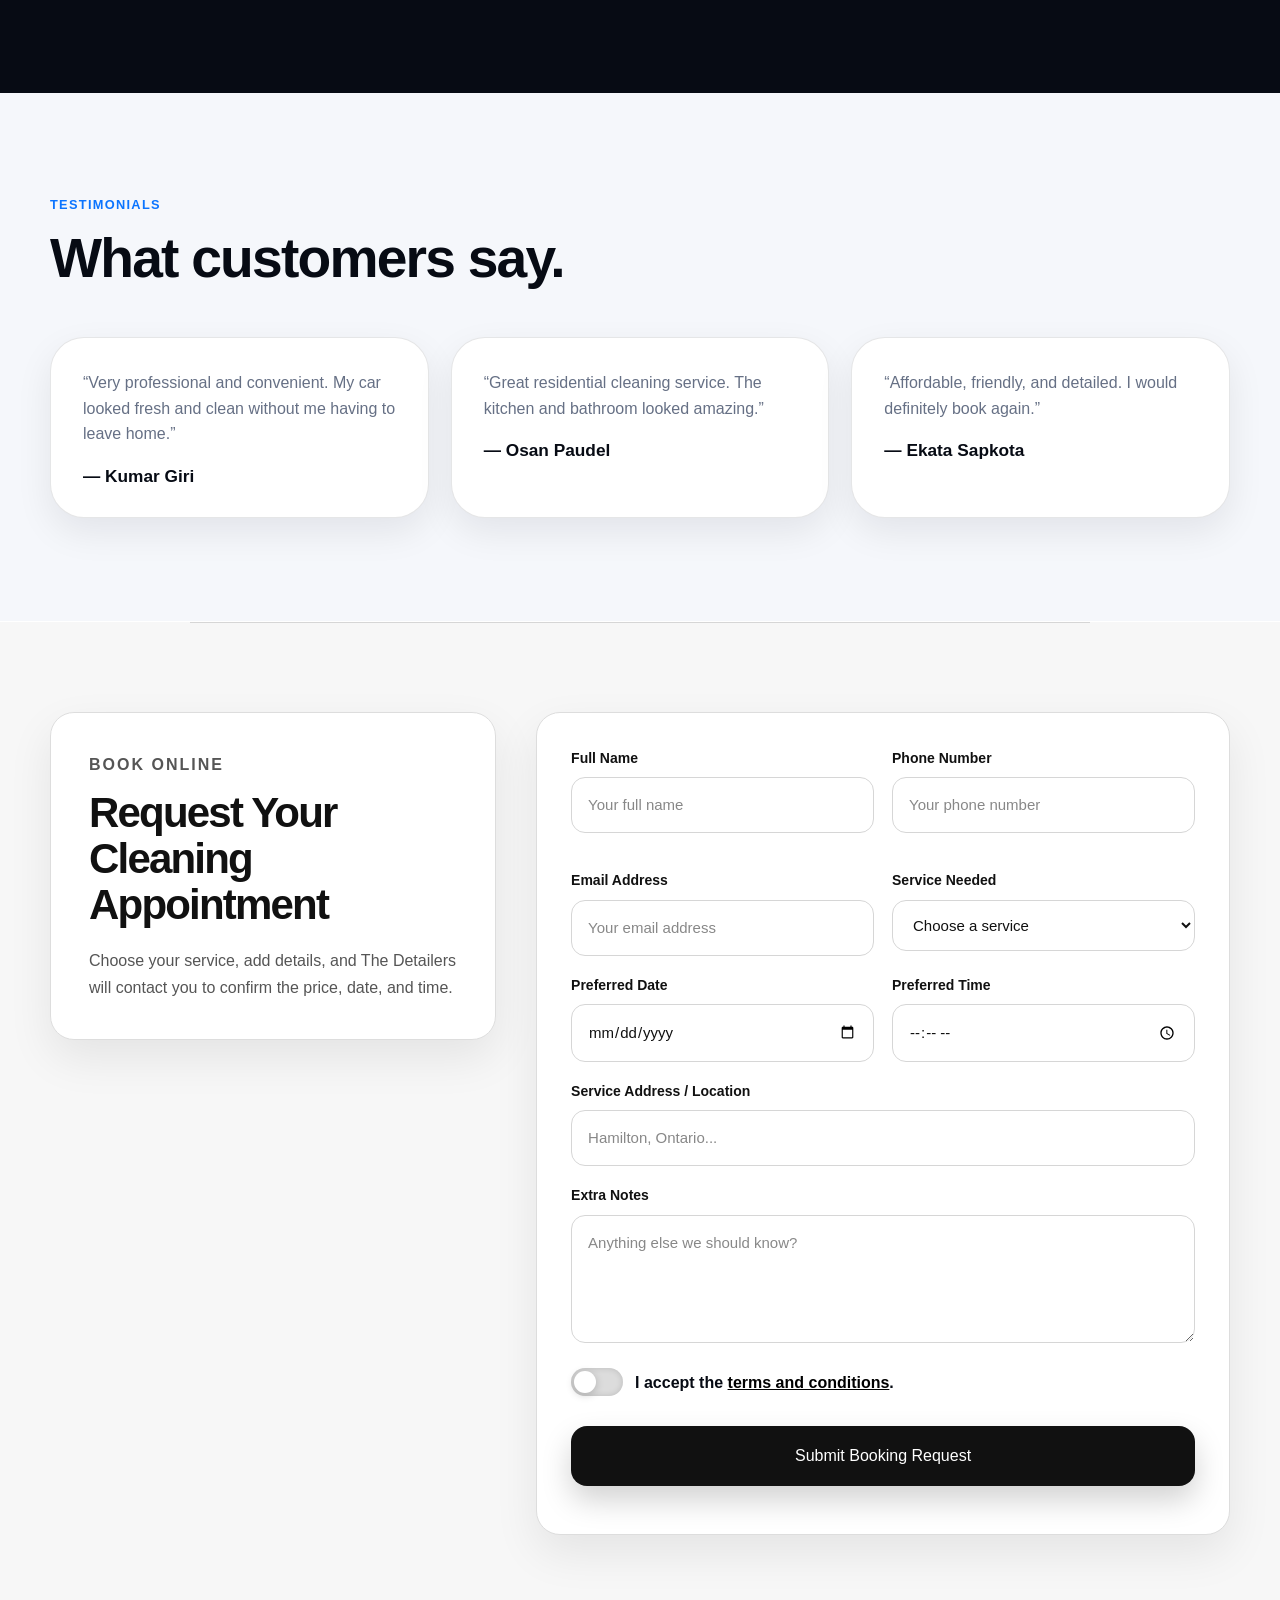
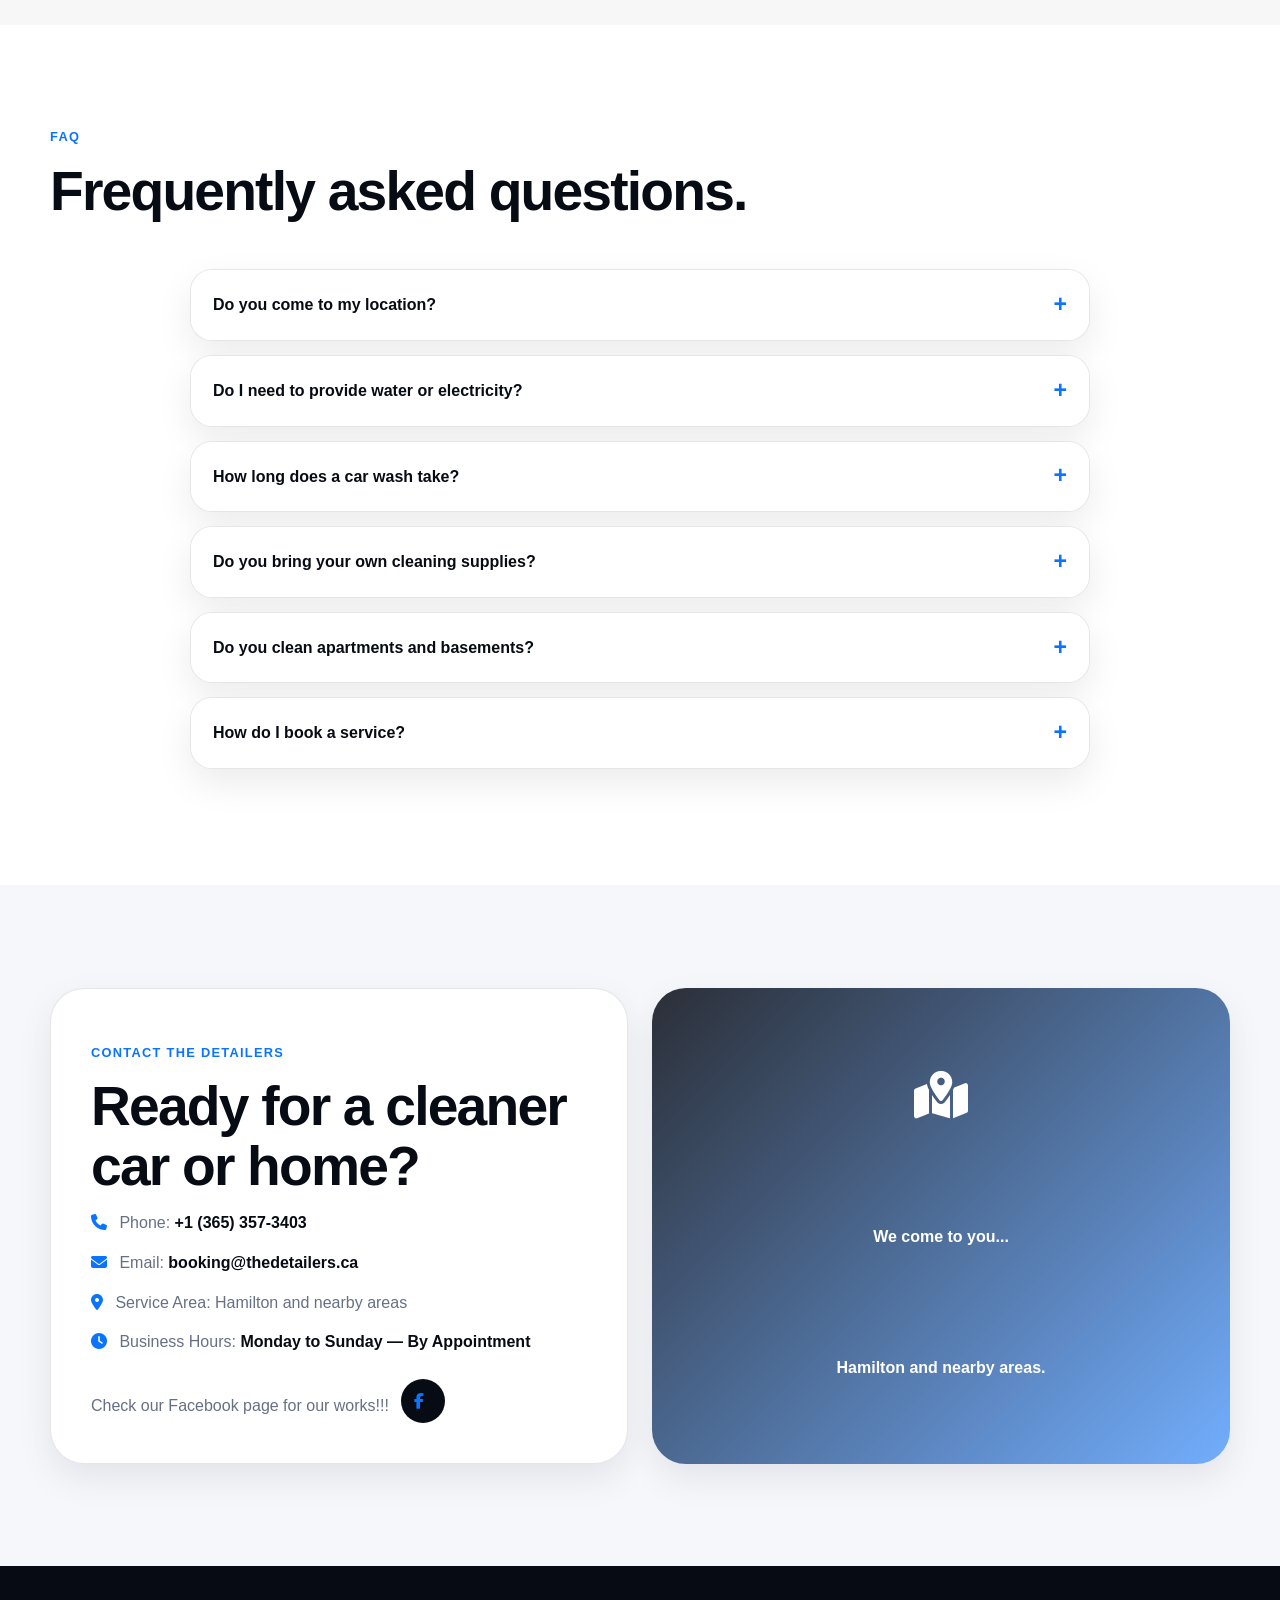
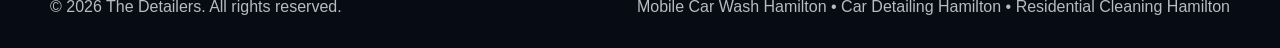
==== commit cf27ae8e: "Update index.html" ====
--- a/index.html
+++ b/index.html
@@ -572,67 +572,67 @@
           <div class="services-grid">
             <article class="service-card reveal">
               <i class="fa-solid fa-spray-can-sparkles"></i>
-              <h4>Exterior Hand Wash<br>(included)</h4>
+              <h4>Exterior Hand Wash<br>$59.99</h4>
               <p>Gentle hand wash for a clean, fresh exterior finish.</p>
             </article>
 
             <article class="service-card reveal">
               <i class="fa-solid fa-broom"></i>
-              <h4>Interior Vacuum<br><b>$29.99</b></h4>
+              <h4>Interior Vacuum<br><b>$69.99</b></h4>
               <p>Seats, mats, carpets, and interior areas vacuumed properly.</p>
             </article>
 
             <article class="service-card reveal">
               <i class="fa-solid fa-gauge-high"></i>
-              <h4>Dashboard Cleaning<br>(included)</h4>
+              <h4>Dashboard Cleaning<br>$69.99</h4>
               <p>Dashboard, console, cup holders, and trim cleaned carefully.</p>
             </article>
 
             <article class="service-card reveal">
               <i class="fa-solid fa-window-maximize"></i>
-              <h4>Window Cleaning<br>(included)</h4>
+              <h4>Window Cleaning<br>$29.99</h4>
               <p>Interior and exterior glass cleaning for better visibility.</p>
             </article>
             
              <article class="service-card reveal">
              <i class="fa-solid fa-spray-can-sparkles"></i>
-              <h4>Carpet/Seat Stain Removal<br><b>$59.99</b></h4>
+              <h4>Carpet/Seat Stain Removal<br><b>$129.99</b></h4>
               <p>Clean tire finish that improves your vehicle’s appearance.</p>
             </article>
             
            <article class="service-card reveal">
               <i class="fa-solid fa-circle-notch"></i>
-              <h4>Rims & Tire Shine <br><b>$49.99</b></h4>
+              <h4>Rims & Tire Shine <br><b>$79.99</b></h4>
               <p>Clean tires and rims finish that improves your vehicle’s overall appearance.</p>
             </article>
 
             <article class="service-card reveal">
               <i class="fa-solid fa-circle-notch"></i>
-              <h4>Tire Shine (only)<br><b>$29.99</b></h4>
+              <h4>Tire Shine (only)<br><b>$59.99</b></h4>
               <p>Clean tire finish that improves your vehicle’s appearance.</p>
             </article>
 
             <article class="service-card reveal">
               <i class="fa-solid fa-wand-magic-sparkles"></i>
-              <h4>Waxing<br><b>$59.99</b></h4>
+              <h4>Waxing<br><b>$159.99</b></h4>
               <p>Extra shine and protection for your vehicle exterior.</p>
             </article>
 
             <article class="service-card reveal">
               <i class="fa-solid fa-car"></i>
-              <h4>Deep Interior Cleaning</h4>
+              <h4>Deep Interior Cleaning<b>$159.99</b></h4>
               <p>Interior cleaning for a refreshed cabin feel.</p>
             </article>
 
             <article class="service-card reveal">
               <i class="fa-solid fa-droplet"></i>
-              <h4>Salt & Stain Removal<br><b>$49.99</b></h4>
+              <h4>Salt & Stain Removal<br><b>$99.99</b></h4>
               <p>Helps clean winter salt marks, stains, and buildup.</p>
             </article>
 
             <article class="service-card reveal">
               <i class="fa-solid fa-paw"></i>
-              <h4>Pet Hair Removal<br><b>$59.99</b></h4>
+              <h4>Pet Hair Removal<br><b>$139.99</b></h4>
               <p>Extra attention for seats, mats, and carpets with pet hair.</p>
             </article>
           </div>
